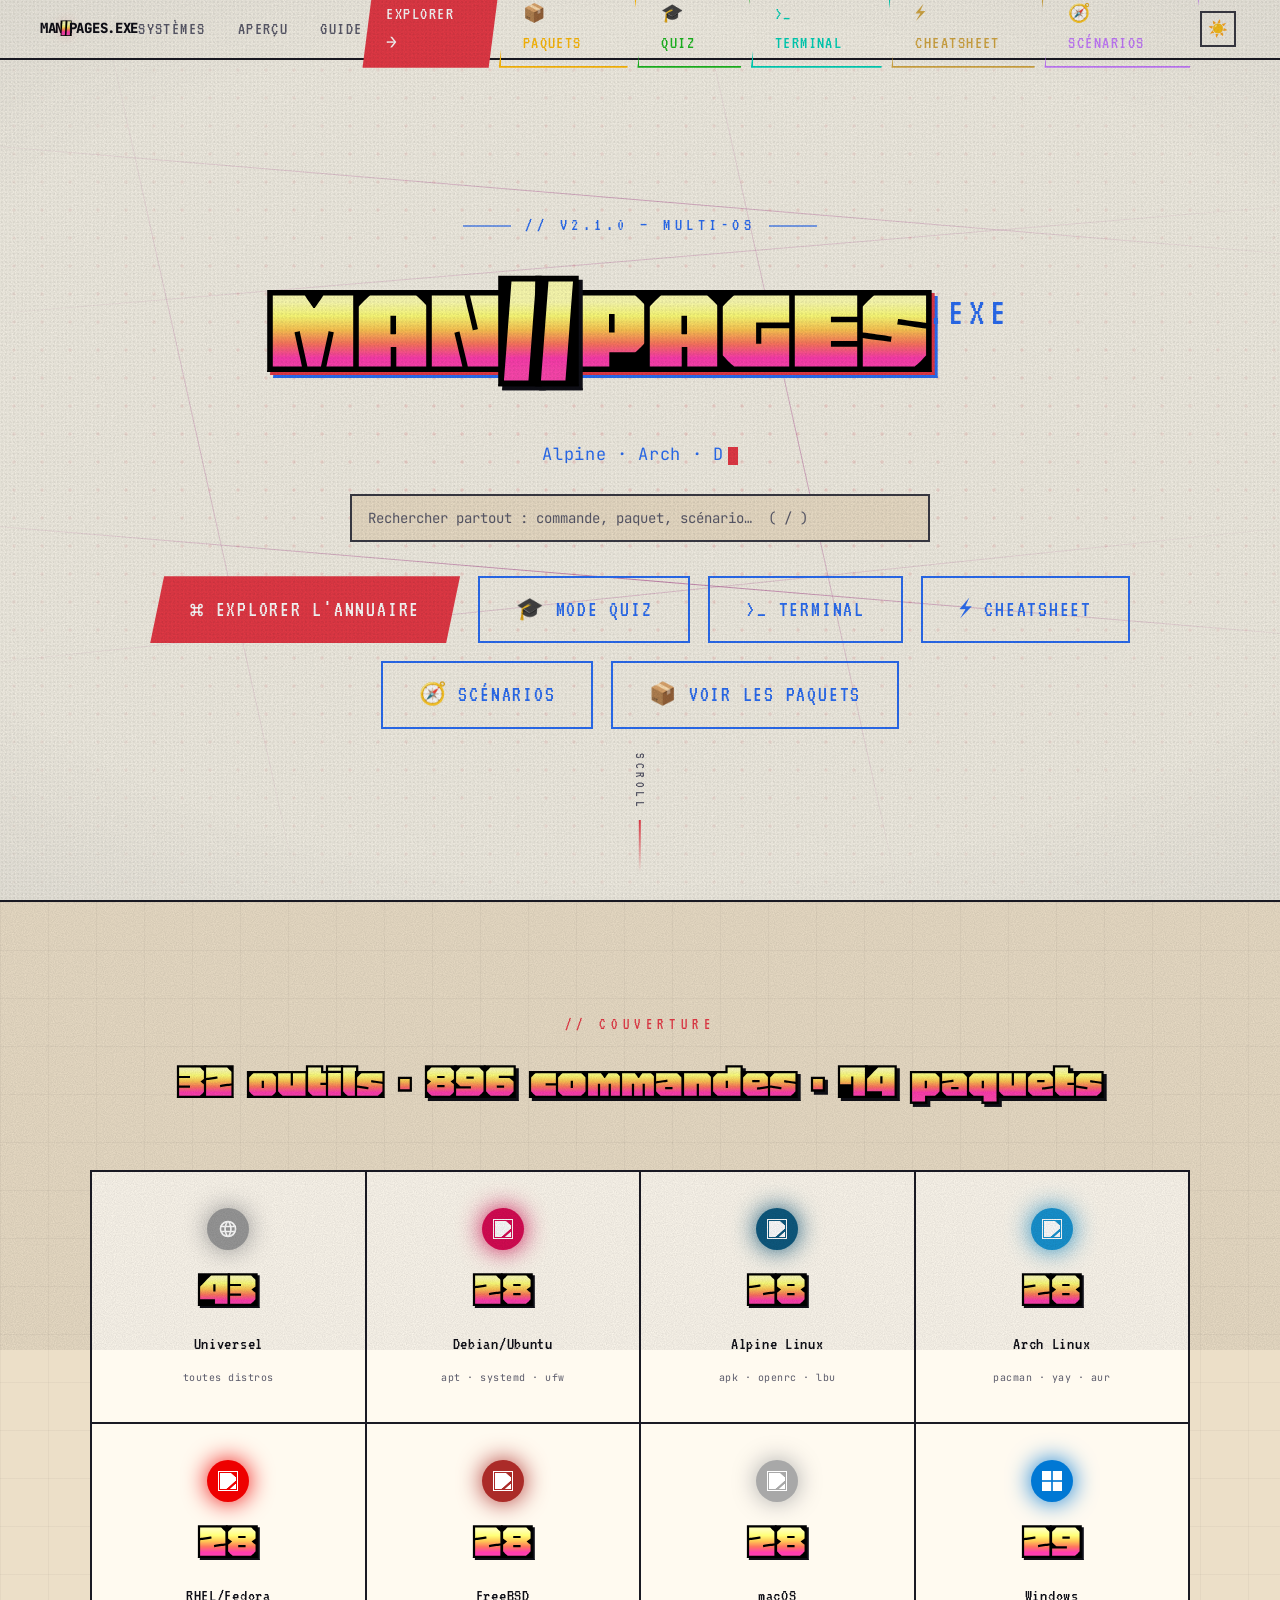
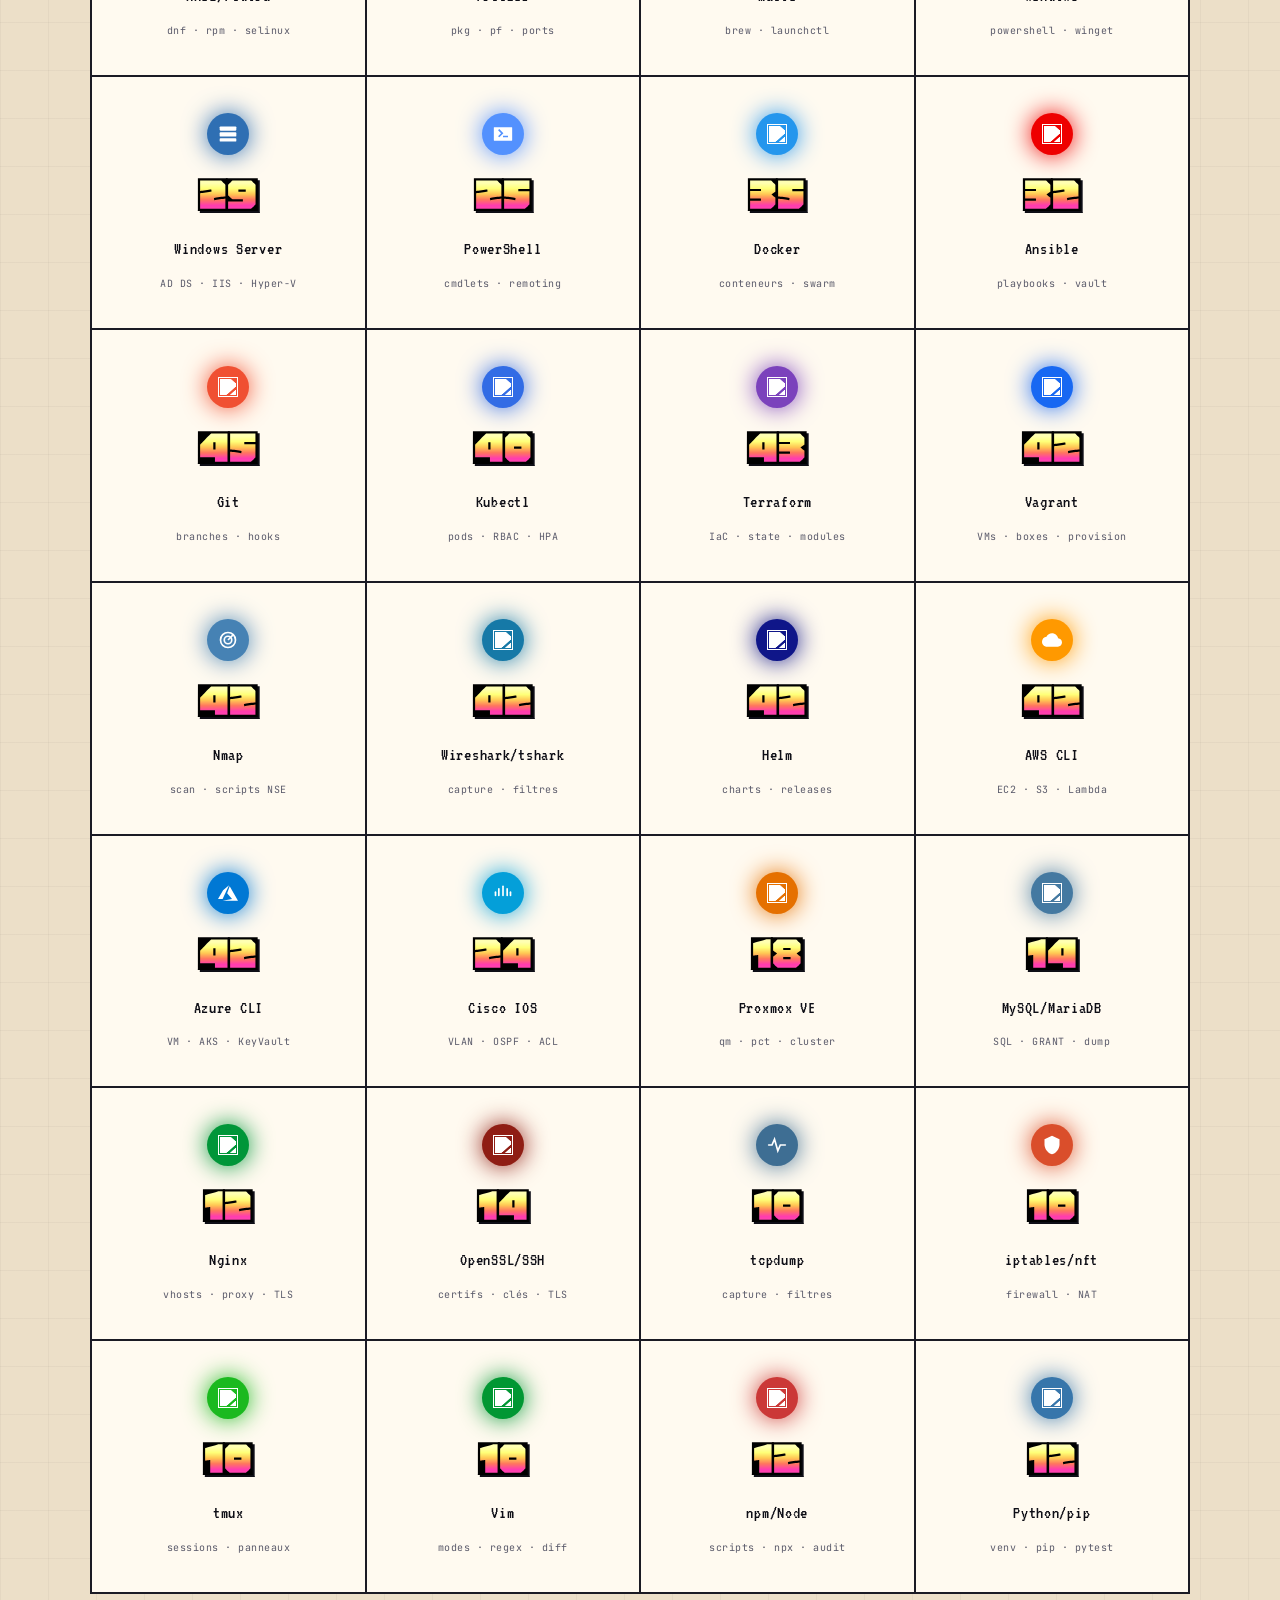
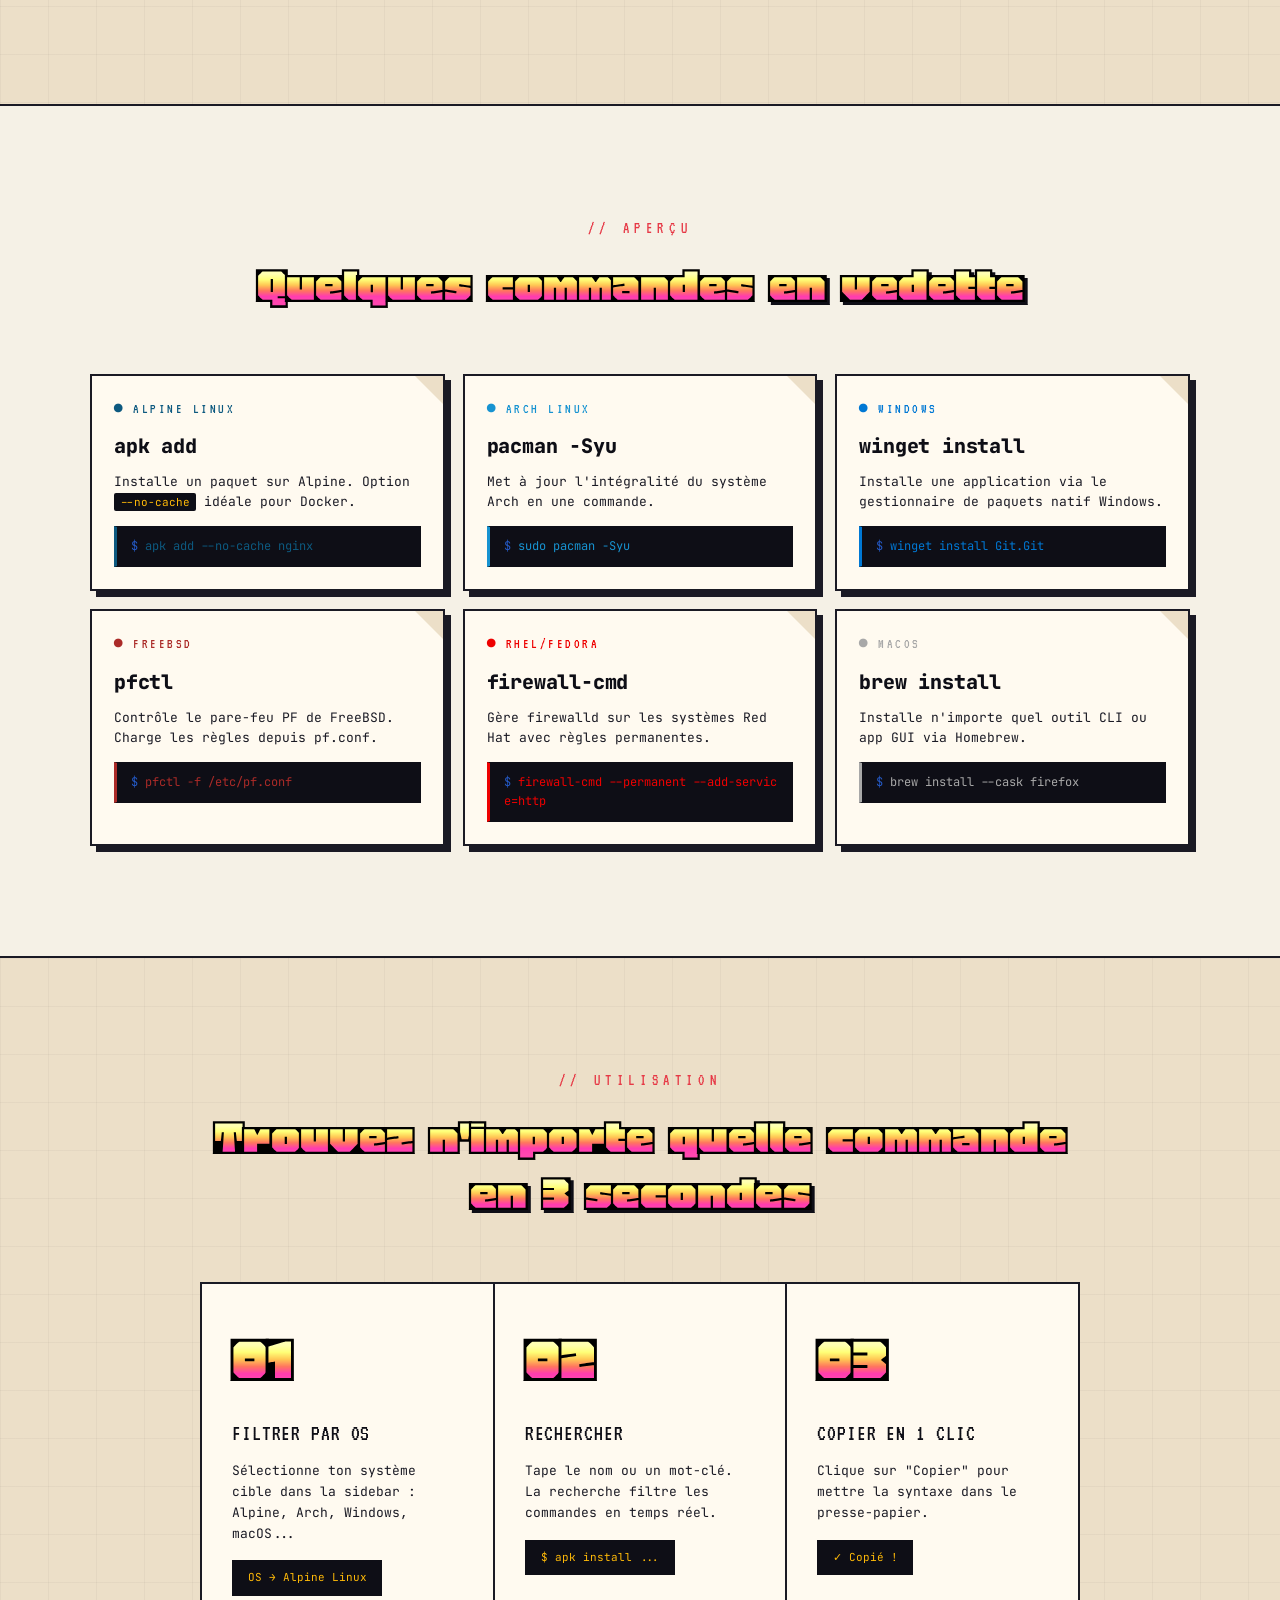
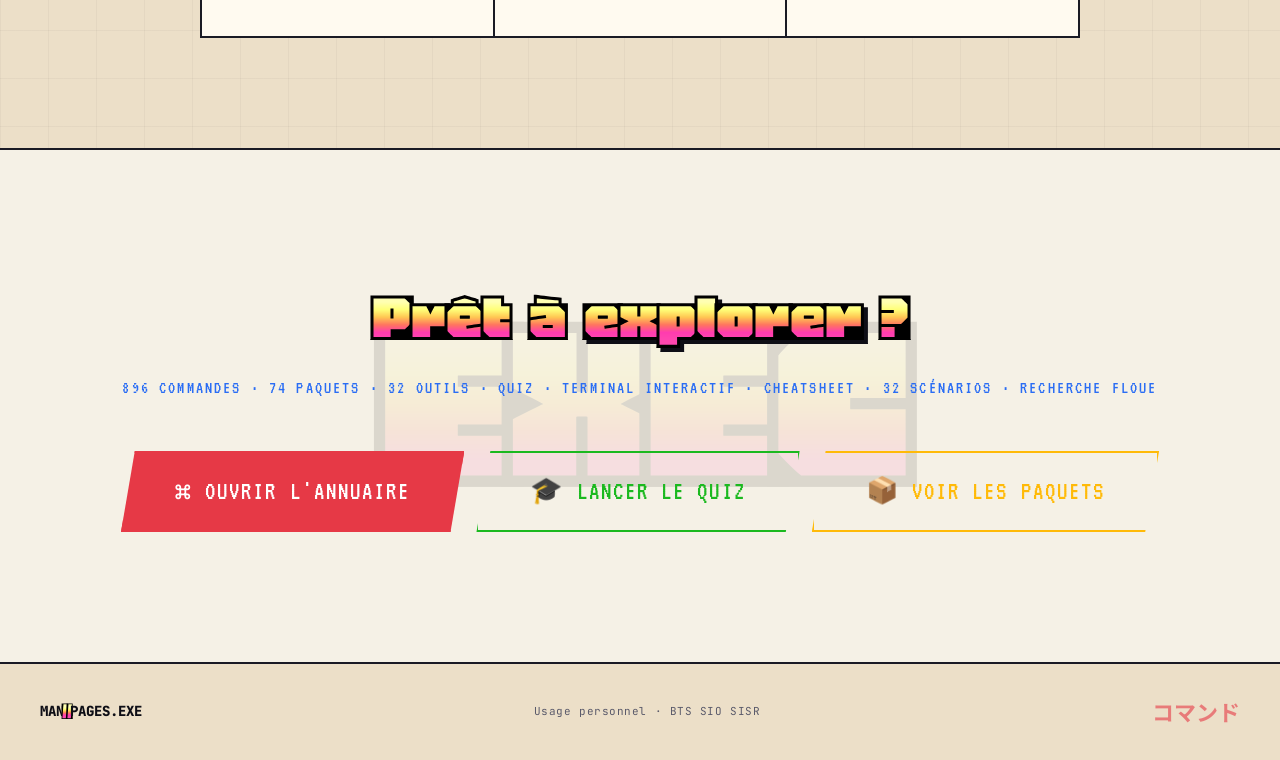
==== index.html @ 04bef45d "Terminal simule, theme.js, scenarios enrichis + ameliorations diverses" ====
<!DOCTYPE html>
<html lang="fr" data-theme="dark">
<head>
  <meta charset="UTF-8"/>
  <meta name="viewport" content="width=device-width, initial-scale=1.0"/>
  <title>MANPAGES.EXE</title>
  <link rel="preconnect" href="https://fonts.googleapis.com"/>
  <link rel="preconnect" href="https://fonts.gstatic.com" crossorigin/>
  <link href="https://fonts.googleapis.com/css2?family=JetBrains+Mono:wght@400;600;700;800&family=VT323&family=Honk&family=Noto+Sans+JP:wght@500;700&family=Inter:wght@400;500;600&display=swap" rel="stylesheet"/>
  <link rel="stylesheet" href="style.css"/>
  <link rel="manifest" href="manifest.json"/>
  <link rel="icon" href="icons/favicon-32.png"/>
  <link rel="apple-touch-icon" href="icons/apple-touch-icon.png"/>
  <meta name="theme-color" content="#0f0820"/>
  <script>/* Thème : préférence sauvegardée, sinon réglage système */(function(){var t=localStorage.getItem('mpx-theme');if(!t)t=window.matchMedia&&matchMedia('(prefers-color-scheme: light)').matches?'light':'dark';document.documentElement.setAttribute('data-theme',t);})();</script>
</head>
<body>

  <nav class="nav">
    <div class="nav-logo">MAN<span>//</span>PAGES.EXE</div>
    <div class="nav-links">
      <a href="#stats">Systèmes</a>
      <a href="#preview">Aperçu</a>
      <a href="#howto">Guide</a>
    </div>
    <a href="commands.html" class="nav-cta">EXPLORER →</a>
    <a href="packages.html" class="nav-cta" style="background:transparent;border-color:var(--accent-3);color:var(--accent-3)">📦 Paquets</a>
    <a href="quiz.html" class="nav-cta" style="background:transparent;border-color:#1BB91F;color:#1BB91F">🎓 Quiz</a>
    <a href="terminal.html" class="nav-cta" style="background:transparent;border-color:#00d3b8;color:#00d3b8">&gt;_ Terminal</a>
    <a href="cheatsheet.html" class="nav-cta" style="background:transparent;border-color:#d4a843;color:#d4a843">⚡ Cheatsheet</a>
    <a href="scenarios.html" class="nav-cta" style="background:transparent;border-color:#c77dff;color:#c77dff">🧭 Scénarios</a>
    <button class="theme-toggle" id="themeToggle" title="Changer le thème" data-testid="theme-toggle-btn">
      <svg class="icon-moon" viewBox="0 0 24 24" fill="none" stroke="currentColor" stroke-width="2"><path d="M21 12.79A9 9 0 1111.21 3 7 7 0 0021 12.79z"/></svg>
      <svg class="icon-sun" viewBox="0 0 24 24" fill="none" stroke="currentColor" stroke-width="2"><circle cx="12" cy="12" r="5"/><line x1="12" y1="1" x2="12" y2="3"/><line x1="12" y1="21" x2="12" y2="23"/><line x1="4.22" y1="4.22" x2="5.64" y2="5.64"/><line x1="18.36" y1="18.36" x2="19.78" y2="19.78"/><line x1="1" y1="12" x2="3" y2="12"/><line x1="21" y1="12" x2="23" y2="12"/><line x1="4.22" y1="19.78" x2="5.64" y2="18.36"/><line x1="18.36" y1="5.64" x2="19.78" y2="4.22"/></svg>
    </button>
    <button id="installBtn" class="install-btn hidden">⤓ Installer</button>
  </nav>

  <!-- HERO -->
  <section class="hero">
    <svg class="speedlines" viewBox="0 0 1440 900" preserveAspectRatio="xMidYMid slice" xmlns="http://www.w3.org/2000/svg" aria-hidden="true">
      <defs>
        <linearGradient id="sg" x1="0%" y1="0%" x2="100%" y2="0%">
          <stop offset="0%"   stop-color="#ff2e88" stop-opacity="0"/>
          <stop offset="50%"  stop-color="#ff2e88" stop-opacity="1"/>
          <stop offset="100%" stop-color="#ff2e88" stop-opacity="0"/>
        </linearGradient>
      </defs>
      <line x1="0" y1="140" x2="1440" y2="260" stroke="url(#sg)" stroke-width="0.6"/>
      <line x1="0" y1="320" x2="1440" y2="200" stroke="url(#sg)" stroke-width="0.4"/>
      <line x1="0" y1="520" x2="1440" y2="640" stroke="url(#sg)" stroke-width="0.9"/>
      <line x1="0" y1="670" x2="1440" y2="520" stroke="url(#sg)" stroke-width="0.4"/>
      <line x1="180" y1="0"   x2="380" y2="900" stroke="url(#sg)" stroke-width="0.4"/>
      <line x1="780" y1="0"   x2="980" y2="900" stroke="url(#sg)" stroke-width="0.6"/>
      <!-- Panel corners -->
      <polyline points="0,32 32,32 32,0" fill="none" stroke="#ff2e88" stroke-width="1.5" opacity="0.5"/>
      <polyline points="1440,32 1408,32 1408,0" fill="none" stroke="#ff2e88" stroke-width="1.5" opacity="0.5"/>
      <polyline points="0,868 32,868 32,900" fill="none" stroke="#ff2e88" stroke-width="1.5" opacity="0.5"/>
      <polyline points="1440,868 1408,868 1408,900" fill="none" stroke="#ff2e88" stroke-width="1.5" opacity="0.5"/>
    </svg>
    <div class="halftone" aria-hidden="true"></div>
    <div class="scanlines" aria-hidden="true"></div>

    <div class="hero-inner">
      <div class="eyebrow">// v2.1.0 — MULTI-OS</div>
      <h1 class="hero-title" data-text="MAN//PAGES.EXE">
        MAN<span class="slash">//</span>PAGES<span class="exe">.EXE</span>
      </h1>
      <p class="tagline"><span id="typed"></span><span class="cursor"></span></p>

      <div class="gsearch">
        <input id="gsInput" type="text" placeholder="Rechercher partout : commande, paquet, scénario…  ( / )" autocomplete="off" spellcheck="false" aria-label="Recherche globale"/>
        <div class="gsearch-results" id="gsResults"></div>
      </div>

      <div class="hero-btns">
        <a href="commands.html" class="btn-primary">⌘ Explorer l'annuaire</a>
        <a href="quiz.html" class="btn-outline">🎓 Mode quiz</a>
        <a href="terminal.html" class="btn-outline">&gt;_ Terminal</a>
        <a href="cheatsheet.html" class="btn-outline">⚡ Cheatsheet</a>
        <a href="scenarios.html" class="btn-outline">🧭 Scénarios</a>
        <a href="packages.html" class="btn-outline">📦 Voir les paquets</a>
      </div>
    </div>

    <div class="scroll-hint" aria-hidden="true">
      <span class="scroll-txt">scroll</span>
      <div class="scroll-line"></div>
    </div>
  </section>

  <!-- STATS -->
  <section class="section bg-alt" id="stats">
    <div class="section-inner">
      <div class="section-eye">// COUVERTURE</div>
      <h2 class="section-h">32 outils · <span>896 commandes · 74 paquets</span></h2>
      <div class="os-grid">
        <div class="os-cell" style="--c:#999999">
          <div class="os-circle"><svg viewBox="0 0 24 24" fill="white"><path d="M12 2a10 10 0 100 20A10 10 0 0012 2zm6.93 6h-2.95a15.65 15.65 0 00-1.38-3.56A8.03 8.03 0 0118.93 8zM12 4.04c.83 1.2 1.48 2.53 1.91 3.96h-3.82c.43-1.43 1.08-2.76 1.91-3.96zM4.26 14a7.82 7.82 0 010-4h3.38c-.08.66-.14 1.32-.14 2s.06 1.34.14 2H4.26zm.81 2h2.95c.32 1.25.78 2.45 1.38 3.56A8.03 8.03 0 015.07 16zm2.95-8H5.07a8.03 8.03 0 014.33-3.56A15.65 15.65 0 008.02 8zM12 19.96c-.83-1.2-1.48-2.53-1.91-3.96h3.82c-.43 1.43-1.08 2.76-1.91 3.96zM14.34 14H9.66c-.09-.66-.16-1.32-.16-2s.07-1.35.16-2h4.68c.09.65.16 1.32.16 2s-.07 1.34-.16 2zm.25 5.56c.6-1.11 1.06-2.31 1.38-3.56h2.95a8.03 8.03 0 01-4.33 3.56zM16.36 14c.08-.66.14-1.32.14-2s-.06-1.34-.14-2h3.38a7.82 7.82 0 010 4h-3.38z"/></svg></div>
          <div class="os-num">43</div>
          <div class="os-name">Universel</div>
          <div class="os-sub">toutes distros</div>
        </div>
        <div class="os-cell" style="--c:#D70A53">
          <div class="os-circle"><img src="https://cdn.jsdelivr.net/npm/simple-icons@v13/icons/debian.svg" alt="" loading="lazy"/></div>
          <div class="os-num">28</div>
          <div class="os-name">Debian/Ubuntu</div>
          <div class="os-sub">apt · systemd · ufw</div>
        </div>
        <div class="os-cell" style="--c:#0D597F">
          <div class="os-circle"><img src="https://cdn.jsdelivr.net/npm/simple-icons@v13/icons/alpinelinux.svg" alt="" loading="lazy"/></div>
          <div class="os-num">28</div>
          <div class="os-name">Alpine Linux</div>
          <div class="os-sub">apk · openrc · lbu</div>
        </div>
        <div class="os-cell" style="--c:#1793D1">
          <div class="os-circle"><img src="https://cdn.jsdelivr.net/npm/simple-icons@v13/icons/archlinux.svg" alt="" loading="lazy"/></div>
          <div class="os-num">28</div>
          <div class="os-name">Arch Linux</div>
          <div class="os-sub">pacman · yay · aur</div>
        </div>
        <div class="os-cell" style="--c:#EE0000">
          <div class="os-circle"><img src="https://cdn.jsdelivr.net/npm/simple-icons@v13/icons/redhat.svg" alt="" loading="lazy"/></div>
          <div class="os-num">28</div>
          <div class="os-name">RHEL/Fedora</div>
          <div class="os-sub">dnf · rpm · selinux</div>
        </div>
        <div class="os-cell" style="--c:#AB2B28">
          <div class="os-circle"><img src="https://cdn.jsdelivr.net/npm/simple-icons@v13/icons/freebsd.svg" alt="" loading="lazy"/></div>
          <div class="os-num">28</div>
          <div class="os-name">FreeBSD</div>
          <div class="os-sub">pkg · pf · ports</div>
        </div>
        <div class="os-cell" style="--c:#A8A8A8">
          <div class="os-circle"><img src="https://cdn.jsdelivr.net/npm/simple-icons@v13/icons/apple.svg" alt="" loading="lazy"/></div>
          <div class="os-num">28</div>
          <div class="os-name">macOS</div>
          <div class="os-sub">brew · launchctl</div>
        </div>
        <div class="os-cell" style="--c:#0078D4">
          <div class="os-circle"><svg viewBox="0 0 24 24" fill="white"><rect x="0" y="0" width="11" height="11"/><rect x="13" y="0" width="11" height="11"/><rect x="0" y="13" width="11" height="11"/><rect x="13" y="13" width="11" height="11"/></svg></div>
          <div class="os-num">29</div>
          <div class="os-name">Windows</div>
          <div class="os-sub">powershell · winget</div>
        </div>
        <div class="os-cell" style="--c:#2f6fb3">
          <div class="os-circle"><svg viewBox="0 0 24 24" fill="white"><rect x="2" y="3" width="20" height="5" rx="1"/><rect x="2" y="10" width="20" height="5" rx="1"/><rect x="2" y="17" width="20" height="4" rx="1"/><circle cx="6" cy="5.5" r="0.9"/><circle cx="6" cy="12.5" r="0.9"/></svg></div>
          <div class="os-num">29</div>
          <div class="os-name">Windows Server</div>
          <div class="os-sub">AD DS · IIS · Hyper-V</div>
        </div>
        <div class="os-cell" style="--c:#5391FE">
          <div class="os-circle"><svg viewBox="0 0 24 24" fill="white"><path d="M22.5 4H1.5C1.22 4 1 4.22 1 4.5v15c0 .28.22.5.5.5h21c.28 0 .5-.22.5-.5v-15c0-.28-.22-.5-.5-.5zM7.5 16l-1.4-1.4L9.7 11l-3.6-3.6L7.5 6l5 5-5 5zM18 16h-6v-2h6v2z"/></svg></div>
          <div class="os-num">25</div>
          <div class="os-name">PowerShell</div>
          <div class="os-sub">cmdlets · remoting</div>
        </div>
        <div class="os-cell" style="--c:#2496ED">
          <div class="os-circle"><img src="https://cdn.jsdelivr.net/npm/simple-icons@v13/icons/docker.svg" alt="" loading="lazy"/></div>
          <div class="os-num">35</div>
          <div class="os-name">Docker</div>
          <div class="os-sub">conteneurs · swarm</div>
        </div>
        <div class="os-cell" style="--c:#EE0000">
          <div class="os-circle"><img src="https://cdn.jsdelivr.net/npm/simple-icons@v13/icons/ansible.svg" alt="" loading="lazy"/></div>
          <div class="os-num">32</div>
          <div class="os-name">Ansible</div>
          <div class="os-sub">playbooks · vault</div>
        </div>
        <div class="os-cell" style="--c:#F05032">
          <div class="os-circle"><img src="https://cdn.jsdelivr.net/npm/simple-icons@v13/icons/git.svg" alt="" loading="lazy"/></div>
          <div class="os-num">45</div>
          <div class="os-name">Git</div>
          <div class="os-sub">branches · hooks</div>
        </div>
        <div class="os-cell" style="--c:#326CE5">
          <div class="os-circle"><img src="https://cdn.jsdelivr.net/npm/simple-icons@v13/icons/kubernetes.svg" alt="" loading="lazy"/></div>
          <div class="os-num">40</div>
          <div class="os-name">Kubectl</div>
          <div class="os-sub">pods · RBAC · HPA</div>
        </div>
        <div class="os-cell" style="--c:#7B42BC">
          <div class="os-circle"><img src="https://cdn.jsdelivr.net/npm/simple-icons@v13/icons/terraform.svg" alt="" loading="lazy"/></div>
          <div class="os-num">43</div>
          <div class="os-name">Terraform</div>
          <div class="os-sub">IaC · state · modules</div>
        </div>
        <div class="os-cell" style="--c:#1868F2">
          <div class="os-circle"><img src="https://cdn.jsdelivr.net/npm/simple-icons@v13/icons/vagrant.svg" alt="" loading="lazy"/></div>
          <div class="os-num">42</div>
          <div class="os-name">Vagrant</div>
          <div class="os-sub">VMs · boxes · provision</div>
        </div>
        <div class="os-cell" style="--c:#4682B4">
          <div class="os-circle"><svg viewBox="0 0 24 24" fill="none" stroke="white" stroke-width="2"><circle cx="12" cy="12" r="9"/><circle cx="12" cy="12" r="4.5"/><line x1="12" y1="12" x2="18.4" y2="5.6"/></svg></div>
          <div class="os-num">42</div>
          <div class="os-name">Nmap</div>
          <div class="os-sub">scan · scripts NSE</div>
        </div>
        <div class="os-cell" style="--c:#1679A7">
          <div class="os-circle"><img src="https://cdn.jsdelivr.net/npm/simple-icons@v13/icons/wireshark.svg" alt="" loading="lazy"/></div>
          <div class="os-num">42</div>
          <div class="os-name">Wireshark/tshark</div>
          <div class="os-sub">capture · filtres</div>
        </div>
        <div class="os-cell" style="--c:#0F1689">
          <div class="os-circle"><img src="https://cdn.jsdelivr.net/npm/simple-icons@v13/icons/helm.svg" alt="" loading="lazy"/></div>
          <div class="os-num">42</div>
          <div class="os-name">Helm</div>
          <div class="os-sub">charts · releases</div>
        </div>
        <div class="os-cell" style="--c:#FF9900">
          <div class="os-circle"><svg viewBox="0 0 24 24" fill="white"><path d="M19.35 10.04C18.67 6.59 15.64 4 12 4 9.11 4 6.6 5.64 5.35 8.04 2.34 8.36 0 10.91 0 14c0 3.31 2.69 6 6 6h13c2.76 0 5-2.24 5-5 0-2.64-2.05-4.78-4.65-4.96z"/></svg></div>
          <div class="os-num">42</div>
          <div class="os-name">AWS CLI</div>
          <div class="os-sub">EC2 · S3 · Lambda</div>
        </div>
        <div class="os-cell" style="--c:#0078D4">
          <div class="os-circle"><svg viewBox="0 0 24 24" fill="white"><path d="M5.483 21.3H24L14.025 4.013l-3.038 8.347 5.836 6.938-11.34 1.988zM13.23 2.7L6.105 8.677 0 19.253h5.505L13.23 2.7z"/></svg></div>
          <div class="os-num">42</div>
          <div class="os-name">Azure CLI</div>
          <div class="os-sub">VM · AKS · KeyVault</div>
        </div>
        <div class="os-cell" style="--c:#049FD9">
          <div class="os-circle"><svg viewBox="0 0 24 24" fill="none" stroke="white" stroke-width="2" stroke-linecap="round"><line x1="3" y1="15" x2="3" y2="11"/><line x1="7" y1="15" x2="7" y2="7"/><line x1="12" y1="15" x2="12" y2="4"/><line x1="17" y1="15" x2="17" y2="7"/><line x1="21" y1="15" x2="21" y2="11"/></svg></div>
          <div class="os-num">24</div>
          <div class="os-name">Cisco IOS</div>
          <div class="os-sub">VLAN · OSPF · ACL</div>
        </div>
        <div class="os-cell" style="--c:#E57000">
          <div class="os-circle"><img src="https://cdn.jsdelivr.net/npm/simple-icons@v13/icons/proxmox.svg" alt="" loading="lazy"/></div>
          <div class="os-num">18</div>
          <div class="os-name">Proxmox VE</div>
          <div class="os-sub">qm · pct · cluster</div>
        </div>
        <div class="os-cell" style="--c:#4479A1">
          <div class="os-circle"><img src="https://cdn.jsdelivr.net/npm/simple-icons@v13/icons/mysql.svg" alt="" loading="lazy"/></div>
          <div class="os-num">14</div>
          <div class="os-name">MySQL/MariaDB</div>
          <div class="os-sub">SQL · GRANT · dump</div>
        </div>
        <div class="os-cell" style="--c:#009639">
          <div class="os-circle"><img src="https://cdn.jsdelivr.net/npm/simple-icons@v13/icons/nginx.svg" alt="" loading="lazy"/></div>
          <div class="os-num">12</div>
          <div class="os-name">Nginx</div>
          <div class="os-sub">vhosts · proxy · TLS</div>
        </div>
        <div class="os-cell" style="--c:#8F1D14">
          <div class="os-circle"><img src="https://cdn.jsdelivr.net/npm/simple-icons@v13/icons/openssl.svg" alt="" loading="lazy"/></div>
          <div class="os-num">14</div>
          <div class="os-name">OpenSSL/SSH</div>
          <div class="os-sub">certifs · clés · TLS</div>
        </div>
        <div class="os-cell" style="--c:#3E6E93">
          <div class="os-circle"><svg viewBox="0 0 24 24" fill="none" stroke="white" stroke-width="2" stroke-linecap="round"><polyline points="2,12 6,12 9,5 13,19 16,12 22,12"/></svg></div>
          <div class="os-num">10</div>
          <div class="os-name">tcpdump</div>
          <div class="os-sub">capture · filtres</div>
        </div>
        <div class="os-cell" style="--c:#DA4E2B">
          <div class="os-circle"><svg viewBox="0 0 24 24" fill="white"><path d="M12 1L3 5v6c0 5.55 3.84 10.74 9 12 5.16-1.26 9-6.45 9-12V5l-9-4z"/></svg></div>
          <div class="os-num">10</div>
          <div class="os-name">iptables/nft</div>
          <div class="os-sub">firewall · NAT</div>
        </div>
        <div class="os-cell" style="--c:#1BB91F">
          <div class="os-circle"><img src="https://cdn.jsdelivr.net/npm/simple-icons@v13/icons/tmux.svg" alt="" loading="lazy"/></div>
          <div class="os-num">10</div>
          <div class="os-name">tmux</div>
          <div class="os-sub">sessions · panneaux</div>
        </div>
        <div class="os-cell" style="--c:#019733">
          <div class="os-circle"><img src="https://cdn.jsdelivr.net/npm/simple-icons@v13/icons/vim.svg" alt="" loading="lazy"/></div>
          <div class="os-num">10</div>
          <div class="os-name">Vim</div>
          <div class="os-sub">modes · regex · diff</div>
        </div>
        <div class="os-cell" style="--c:#CB3837">
          <div class="os-circle"><img src="https://cdn.jsdelivr.net/npm/simple-icons@v13/icons/npm.svg" alt="" loading="lazy"/></div>
          <div class="os-num">12</div>
          <div class="os-name">npm/Node</div>
          <div class="os-sub">scripts · npx · audit</div>
        </div>
        <div class="os-cell" style="--c:#3776AB">
          <div class="os-circle"><img src="https://cdn.jsdelivr.net/npm/simple-icons@v13/icons/python.svg" alt="" loading="lazy"/></div>
          <div class="os-num">12</div>
          <div class="os-name">Python/pip</div>
          <div class="os-sub">venv · pip · pytest</div>
        </div>
      </div>
    </div>
  </section>

  <!-- PREVIEW -->
  <section class="section" id="preview">
    <div class="section-inner">
      <div class="section-eye">// APERÇU</div>
      <h2 class="section-h">Quelques commandes <span>en vedette</span></h2>
      <div class="preview-grid">
        <div class="pcard" style="--c:#0D597F">
          <div class="pcard-os">● Alpine Linux</div>
          <div class="pcard-name">apk add</div>
          <div class="pcard-desc">Installe un paquet sur Alpine. Option <code>--no-cache</code> idéale pour Docker.</div>
          <div class="pcard-cmd">apk add --no-cache nginx</div>
        </div>
        <div class="pcard" style="--c:#1793D1">
          <div class="pcard-os">● Arch Linux</div>
          <div class="pcard-name">pacman -Syu</div>
          <div class="pcard-desc">Met à jour l'intégralité du système Arch en une commande.</div>
          <div class="pcard-cmd">sudo pacman -Syu</div>
        </div>
        <div class="pcard" style="--c:#0078D4">
          <div class="pcard-os">● Windows</div>
          <div class="pcard-name">winget install</div>
          <div class="pcard-desc">Installe une application via le gestionnaire de paquets natif Windows.</div>
          <div class="pcard-cmd">winget install Git.Git</div>
        </div>
        <div class="pcard" style="--c:#AB2B28">
          <div class="pcard-os">● FreeBSD</div>
          <div class="pcard-name">pfctl</div>
          <div class="pcard-desc">Contrôle le pare-feu PF de FreeBSD. Charge les règles depuis pf.conf.</div>
          <div class="pcard-cmd">pfctl -f /etc/pf.conf</div>
        </div>
        <div class="pcard" style="--c:#EE0000">
          <div class="pcard-os">● RHEL/Fedora</div>
          <div class="pcard-name">firewall-cmd</div>
          <div class="pcard-desc">Gère firewalld sur les systèmes Red Hat avec règles permanentes.</div>
          <div class="pcard-cmd">firewall-cmd --permanent --add-service=http</div>
        </div>
        <div class="pcard" style="--c:#A8A8A8">
          <div class="pcard-os">● macOS</div>
          <div class="pcard-name">brew install</div>
          <div class="pcard-desc">Installe n'importe quel outil CLI ou app GUI via Homebrew.</div>
          <div class="pcard-cmd">brew install --cask firefox</div>
        </div>
      </div>
    </div>
  </section>

  <!-- HOWTO -->
  <section class="section bg-alt" id="howto">
    <div class="section-inner narrow">
      <div class="section-eye">// UTILISATION</div>
      <h2 class="section-h">Trouvez n'importe quelle commande <span>en 3 secondes</span></h2>
      <div class="steps">
        <div class="step">
          <div class="step-num">01</div>
          <div class="step-title">Filtrer par OS</div>
          <div class="step-desc">Sélectionne ton système cible dans la sidebar : Alpine, Arch, Windows, macOS...</div>
          <div class="step-code">OS → Alpine Linux</div>
        </div>
        <div class="step">
          <div class="step-num">02</div>
          <div class="step-title">Rechercher</div>
          <div class="step-desc">Tape le nom ou un mot-clé. La recherche filtre les commandes en temps réel.</div>
          <div class="step-code">$ apk install ...</div>
        </div>
        <div class="step">
          <div class="step-num">03</div>
          <div class="step-title">Copier en 1 clic</div>
          <div class="step-desc">Clique sur "Copier" pour mettre la syntaxe dans le presse-papier.</div>
          <div class="step-code">✓ Copié !</div>
        </div>
      </div>
    </div>
  </section>

  <!-- CTA -->
  <section class="cta-section">
    <div class="cta-bg" aria-hidden="true">EXEC</div>
    <div class="cta-inner">
      <h2 class="cta-title">Prêt à <span>explorer</span> ?</h2>
      <p class="cta-sub">896 commandes · 74 paquets · 32 outils · quiz · terminal interactif · cheatsheet · 32 scénarios · recherche floue</p>
      <div style="display:flex;gap:12px;justify-content:center;flex-wrap:wrap;">
        <a href="commands.html" class="btn-primary btn-lg">⌘ OUVRIR L'ANNUAIRE</a>
        <a href="quiz.html" class="btn-primary btn-lg" style="background:transparent;border:2px solid #1BB91F;color:#1BB91F">🎓 LANCER LE QUIZ</a>
        <a href="packages.html" class="btn-primary btn-lg" style="background:transparent;border:2px solid var(--accent-3);color:var(--accent-3)">📦 VOIR LES PAQUETS</a>
      </div>
    </div>
  </section>

  <footer class="footer">
    <div class="footer-logo">MAN<span>//</span>PAGES.EXE</div>
    <div class="footer-text">Usage personnel · BTS SIO SISR</div>
    <div class="footer-jp">コマンド</div>
  </footer>

  <script>
    // Typed effect
    var phrases = [
      'Annuaire multi-OS des commandes système.',
      'Alpine · Arch · Debian · RHEL · FreeBSD.',
      'macOS · Windows · Windows Server.',
      'Git · Docker · Kubectl · Terraform · Ansible...',
      'Cisco IOS · Proxmox · MySQL · Nginx · OpenSSL...',
      '896 commandes · 74 paquets · recherche floue.',
      'Mode quiz : révise et vise le rang S.',
      'Terminal interactif : tape, obtiens la fiche.',
      'Cheatsheet : la même action sur 7 systèmes.',
    ];
    var pi = 0, ci = 0, deleting = false;
    var el = document.getElementById('typed');
    function type() {
      var phrase = phrases[pi];
      if (!deleting) {
        el.textContent = phrase.slice(0, ++ci);
        if (ci === phrase.length) { deleting = true; setTimeout(type, 2000); return; }
      } else {
        el.textContent = phrase.slice(0, --ci);
        if (ci === 0) { deleting = false; pi = (pi + 1) % phrases.length; }
      }
      setTimeout(type, deleting ? 25 : 50);
    }
    type();

    // Scroll reveal
    var obs = new IntersectionObserver(function(entries) {
      entries.forEach(function(e) {
        if (e.isIntersecting) { e.target.classList.add('visible'); obs.unobserve(e.target); }
      });
    }, { threshold: 0.1, rootMargin: '0px 0px -40px 0px' });
    document.querySelectorAll('.reveal').forEach(function(el) { obs.observe(el); });

    // ── PWA : enregistrement du Service Worker ──────────────
    if ('serviceWorker' in navigator) {
      window.addEventListener('load', function() {
        navigator.serviceWorker.register('sw.js').catch(function(err) {
          console.log('Service worker non enregistré :', err);
        });
      });
    }

    // ── PWA : bouton d'installation ──────────────────────────
    var deferredPrompt;
    var installBtn = document.getElementById('installBtn');

    window.addEventListener('beforeinstallprompt', function(e) {
      e.preventDefault();
      deferredPrompt = e;
      installBtn.classList.remove('hidden');
    });

    installBtn.addEventListener('click', function() {
      if (!deferredPrompt) return;
      deferredPrompt.prompt();
      deferredPrompt.userChoice.then(function() {
        deferredPrompt = null;
        installBtn.classList.add('hidden');
      });
    });

    window.addEventListener('appinstalled', function() {
      installBtn.classList.add('hidden');
    });
  </script>
  <script src="global-search.js"></script>
  <script src="theme.js"></script>
  <script src="arcade-fun.js"></script>
</body>
</html>
---- style.css ----
/* ════════════════════════════════════════════════════════════════
   MANPAGES.EXE — style.css (landing)
   THEME: After Dark Arcade (dark)  ·  Shōnen Paper (light)
   ════════════════════════════════════════════════════════════════ */

:root,
[data-theme="dark"] {
  /* ── AFTER DARK ARCADE ─────────────────── */
  --bg:        #0f0820;
  --bg2:       #160d2e;
  --bg3:       #1f1340;
  --border:    #2d1f5a;
  --border2:   #3d2a73;

  --accent:    #ff2e88;   /* rose néon */
  --accent-2:  #5ce1ff;   /* cyan vaporwave */
  --accent-3:  #ffd60a;   /* jaune Pikachu */
  --accent-dim:#a01e5a;
  --accent-glow: rgba(255,46,136,0.18);

  --ink:       #f5f0e1;   /* ivoire titres */
  --text:      #d9d2e8;
  --muted:     #8576b8;

  --shadow:    0 12px 40px rgba(0,0,0,0.55);
  --shadow-hard: 6px 6px 0 #000;
  --grid:      rgba(255,255,255,0.025);

  --mono:      'JetBrains Mono', ui-monospace, monospace;
  --pixel:     'VT323', 'JetBrains Mono', monospace;
  --display:   'Honk', 'Rubik Mono One', 'JetBrains Mono', monospace;
  --jp:        'Noto Sans JP', sans-serif;
}

[data-theme="light"] {
  /* ── SHŌNEN PAPER ──────────────────────── */
  --bg:        #f5f1e6;
  --bg2:       #ecdfc8;
  --bg3:       #fffaf0;
  --border:    #1a1a24;
  --border2:   #3a3a44;

  --accent:    #e63946;   /* rouge tampon */
  --accent-2:  #2a6df4;   /* bleu Doraemon */
  --accent-3:  #ffba08;   /* jaune highlight */
  --accent-dim:#a01927;
  --accent-glow: rgba(230,57,70,0.14);

  --ink:       #0e0e16;
  --text:      #1a1a24;
  --muted:     #5a5a6a;

  --shadow:    0 6px 0 rgba(26,26,36,0.18);
  --shadow-hard: 6px 6px 0 #1a1a24;
  --grid:      rgba(26,26,36,0.04);
}

[data-theme="matrix"] {
  /* ── MATRIX TERMINAL ───────────────────── */
  --bg:        #020a04;
  --bg2:       #04140a;
  --bg3:       #082114;
  --border:    #0f3d22;
  --border2:   #155931;

  --accent:    #00ff66;   /* vert phosphore */
  --accent-2:  #4dffb8;   /* vert menthe */
  --accent-3:  #eaff00;   /* jaune radioactif */
  --accent-dim:#00993d;
  --accent-glow: rgba(0,255,102,0.15);

  --ink:       #d8ffe0;
  --text:      #a8e6b8;
  --muted:     #3f8a58;

  --shadow:    0 12px 40px rgba(0,0,0,0.6);
  --shadow-hard: 6px 6px 0 #000;
  --grid:      rgba(0,255,102,0.03);
}

[data-theme="crt"] {
  /* ── AMBER CRT ─────────────────────────── */
  --bg:        #140b01;
  --bg2:       #1e1204;
  --bg3:       #2a1a08;
  --border:    #4a2e0d;
  --border2:   #66400f;

  --accent:    #ffb000;   /* ambre P3 */
  --accent-2:  #ff7b26;   /* orange chaud */
  --accent-3:  #ffe066;   /* jaune pâle */
  --accent-dim:#a06e00;
  --accent-glow: rgba(255,176,0,0.16);

  --ink:       #ffe8c2;
  --text:      #f0c98d;
  --muted:     #8f6a35;

  --shadow:    0 12px 40px rgba(0,0,0,0.6);
  --shadow-hard: 6px 6px 0 #000;
  --grid:      rgba(255,176,0,0.03);
}

[data-theme="synthwave"] {
  /* ── SYNTHWAVE ─────────────────────────── */
  --bg:        #050b1e;
  --bg2:       #0a1430;
  --bg3:       #101d45;
  --border:    #1d3a6e;
  --border2:   #2a4f8f;

  --accent:    #c77dff;   /* violet néon */
  --accent-2:  #00e5ff;   /* cyan électrique */
  --accent-3:  #ff9e00;   /* orange coucher de soleil */
  --accent-dim:#7b3fbf;
  --accent-glow: rgba(199,125,255,0.18);

  --ink:       #eaf2ff;
  --text:      #c9d8f0;
  --muted:     #5f7bab;

  --shadow:    0 12px 40px rgba(0,0,0,0.6);
  --shadow-hard: 6px 6px 0 #000;
  --grid:      rgba(0,229,255,0.03);
}

/* ── RESET ──────────────────────────────────────────── */
*, *::before, *::after { box-sizing: border-box; margin: 0; padding: 0; }
html { scroll-behavior: smooth; }
body {
  background: var(--bg);
  color: var(--text);
  font-family: var(--mono);
  font-size: 15px;
  line-height: 1.6;
  overflow-x: hidden;
  cursor: url("data:image/svg+xml;utf8,<svg xmlns='http://www.w3.org/2000/svg' width='20' height='20' viewBox='0 0 20 20'><polygon points='2,1 2,15 6,11 9,18 11,17 8,10 14,10' fill='%23ff2e88' stroke='%23000' stroke-width='1'/></svg>") 2 2, auto;
}
[data-theme="light"] body {
  cursor: url("data:image/svg+xml;utf8,<svg xmlns='http://www.w3.org/2000/svg' width='20' height='20' viewBox='0 0 20 20'><polygon points='2,1 2,15 6,11 9,18 11,17 8,10 14,10' fill='%23e63946' stroke='%23000' stroke-width='1.5'/></svg>") 2 2, auto;
}
::selection { background: var(--accent); color: #fff; }

/* ── GLOBAL CRT OVERLAY ─────────────────────────────── */
body::before {
  content: '';
  position: fixed;
  inset: 0;
  pointer-events: none;
  z-index: 9998;
  background:
    /* vignette */
    radial-gradient(ellipse 100% 80% at 50% 50%, transparent 50%, rgba(0,0,0,0.45) 100%),
    /* scanlines */
    repeating-linear-gradient(0deg, transparent 0, transparent 2px, rgba(0,0,0,0.07) 2px, rgba(0,0,0,0.07) 3px);
  mix-blend-mode: multiply;
  opacity: 0.85;
}
[data-theme="light"] body::before {
  background:
    radial-gradient(ellipse 100% 80% at 50% 50%, transparent 60%, rgba(26,26,36,0.12) 100%),
    /* halftone dots */
    radial-gradient(circle, rgba(26,26,36,0.08) 1px, transparent 1.5px);
  background-size: auto, 4px 4px;
  opacity: 0.6;
}

/* Grain noise */
body::after {
  content: '';
  position: fixed;
  inset: -50%;
  pointer-events: none;
  z-index: 9997;
  background-image: url("data:image/svg+xml;utf8,<svg xmlns='http://www.w3.org/2000/svg' width='200' height='200'><filter id='n'><feTurbulence type='fractalNoise' baseFrequency='0.9' numOctaves='2'/><feColorMatrix values='0 0 0 0 0  0 0 0 0 0  0 0 0 0 0  0 0 0 0.4 0'/></filter><rect width='100%' height='100%' filter='url(%23n)'/></svg>");
  opacity: 0.18;
  mix-blend-mode: overlay;
}
[data-theme="light"] body::after { opacity: 0.32; mix-blend-mode: multiply; }

/* ── NAV ────────────────────────────────────────────── */
.nav {
  position: fixed;
  top: 0; left: 0; right: 0;
  z-index: 100;
  height: 60px;
  display: flex;
  align-items: center;
  justify-content: space-between;
  padding: 0 40px;
  background: color-mix(in srgb, var(--bg) 88%, transparent);
  backdrop-filter: blur(14px);
  border-bottom: 2px solid var(--border);
}
[data-theme="light"] .nav { border-bottom: 2px solid var(--border); }

.nav-logo {
  font-family: var(--mono);
  font-size: 14px;
  font-weight: 800;
  color: var(--ink);
  letter-spacing: -0.02em;
  text-transform: uppercase;
}
.nav-logo span {
  color: var(--accent);
  font-family: var(--display);
  font-weight: 400;
  font-size: 1.4em;
  vertical-align: -0.05em;
  margin: 0 -2px;
  text-shadow: 0 0 12px var(--accent-glow);
}

.nav-links { display: flex; gap: 32px; }
.nav-links a {
  font-family: var(--pixel);
  font-size: 18px;
  color: var(--muted);
  text-decoration: none;
  letter-spacing: 0.08em;
  text-transform: uppercase;
  transition: color 0.15s, text-shadow 0.15s;
}
.nav-links a:hover { color: var(--accent-2); text-shadow: 0 0 12px var(--accent-2); }

.nav-cta {
  font-family: var(--pixel);
  font-size: 18px;
  font-weight: 400;
  color: #0f0820;
  background: var(--accent);
  border: 2px solid var(--accent);
  padding: 8px 22px;
  cursor: pointer;
  text-decoration: none;
  clip-path: polygon(10px 0%, 100% 0%, calc(100% - 10px) 100%, 0% 100%);
  transition: all 0.15s;
  letter-spacing: 0.08em;
  display: inline-block;
  text-transform: uppercase;
  box-shadow: 0 0 0 0 var(--accent-2);
}
[data-theme="light"] .nav-cta { color: #fff; }
.nav-cta:hover {
  background: var(--accent-3);
  border-color: var(--accent-3);
  color: #0f0820;
  box-shadow: 4px 4px 0 0 var(--accent-2);
  transform: translate(-2px, -2px);
}

.install-btn {
  font-family: var(--pixel);
  font-size: 16px;
  color: var(--accent-2);
  background: transparent;
  border: 2px solid var(--accent-2);
  padding: 6px 14px;
  cursor: pointer;
  letter-spacing: 0.08em;
  transition: all 0.15s;
  margin-left: 4px;
  text-transform: uppercase;
}
.install-btn:hover { background: var(--accent-2); color: #0f0820; }
.install-btn.hidden { display: none; }

/* Theme toggle button (added in nav) */
.theme-toggle {
  background: transparent;
  border: 2px solid var(--border2);
  color: var(--accent-3);
  width: 36px; height: 36px;
  display: inline-flex;
  align-items: center;
  justify-content: center;
  cursor: pointer;
  transition: all 0.15s;
  flex-shrink: 0;
  margin-right: 4px;
}
.theme-toggle:hover { border-color: var(--accent); color: var(--accent); transform: rotate(15deg); }
.theme-toggle svg { width: 16px; height: 16px; }
.icon-sun { display: none; }
.icon-moon { display: block; }
[data-theme="light"] .icon-sun { display: block; }
[data-theme="light"] .icon-moon { display: none; }

/* ── HERO ───────────────────────────────────────────── */
.hero {
  position: relative;
  min-height: 100vh;
  display: flex;
  flex-direction: column;
  align-items: center;
  justify-content: center;
  padding: 100px 40px 60px;
  overflow: hidden;
}

/* Speedlines colorisées */
.speedlines {
  position: absolute;
  inset: 0;
  width: 100%; height: 100%;
  pointer-events: none;
  opacity: 0.35;
  filter: hue-rotate(285deg) saturate(2.5) brightness(1.4);
}
[data-theme="light"] .speedlines {
  opacity: 0.5;
  filter: hue-rotate(0deg) saturate(2.5) brightness(0.55);
}

/* Halftone → réseau de gros points arcade */
.halftone {
  position: absolute;
  inset: 0;
  background-image: radial-gradient(circle, var(--accent) 1.5px, transparent 1.8px);
  background-size: 28px 28px;
  opacity: 0.08;
  pointer-events: none;
  mask-image: radial-gradient(ellipse 80% 70% at 50% 50%, black 20%, transparent 100%);
}
[data-theme="light"] .halftone { opacity: 0.13; }

.scanlines { display: none; } /* géré globalement via body::before */

.hero-inner {
  position: relative;
  z-index: 2;
  text-align: center;
  max-width: 1000px;
}

/* Eyebrow tag */
.eyebrow {
  font-family: var(--pixel);
  font-size: 18px;
  color: var(--accent-2);
  letter-spacing: 0.25em;
  text-transform: uppercase;
  margin-bottom: 28px;
  display: flex;
  align-items: center;
  justify-content: center;
  gap: 14px;
  text-shadow: 0 0 18px var(--accent-2);
}
[data-theme="light"] .eyebrow { color: var(--accent-2); text-shadow: none; }
.eyebrow::before, .eyebrow::after {
  content: '';
  display: block;
  height: 2px;
  width: 48px;
  background: var(--accent-2);
  opacity: 0.6;
}

/* HERO TITLE — Honk display font with chromatic aberration on hover */
.hero-title {
  font-family: var(--display);
  font-weight: 400;
  font-size: clamp(64px, 11vw, 140px);
  line-height: 0.92;
  letter-spacing: -0.01em;
  color: var(--ink);
  margin-bottom: 12px;
  position: relative;
  display: inline-block;
  text-shadow:
    0 0 1px var(--accent),
    0 6px 0 rgba(0,0,0,0.25);
  transition: transform 0.25s ease;
}
[data-theme="light"] .hero-title {
  color: var(--ink);
  text-shadow:
    3px 3px 0 var(--accent),
    6px 6px 0 var(--accent-2);
}
.hero-title:hover { transform: translate(-2px, -2px) rotate(-1deg); }

/* The slash → sword stroke */
.hero-title .slash {
  display: inline-block;
  color: var(--accent);
  position: relative;
  animation: swordPulse 3.5s ease-in-out infinite;
  text-shadow:
    0 0 18px var(--accent),
    0 0 32px var(--accent);
  font-family: var(--display);
}
[data-theme="light"] .hero-title .slash { text-shadow: 4px 4px 0 var(--ink); }

@keyframes swordPulse {
  0%, 100% { transform: skewX(-8deg) translateY(0); filter: brightness(1); }
  50%      { transform: skewX(-8deg) translateY(-4px); filter: brightness(1.5); }
}

/* Sword-stroke flash that sweeps the slash periodically */
.hero-title .slash::after {
  content: '';
  position: absolute;
  top: -10%; left: -30%;
  width: 160%; height: 120%;
  background: linear-gradient(115deg,
    transparent 0%,
    transparent 38%,
    var(--accent-3) 48%,
    #fff 50%,
    var(--accent-3) 52%,
    transparent 62%,
    transparent 100%);
  mix-blend-mode: screen;
  opacity: 0;
  pointer-events: none;
  animation: swordSlash 5s ease-in-out infinite;
}
[data-theme="light"] .hero-title .slash::after { mix-blend-mode: multiply; }
@keyframes swordSlash {
  0%, 75%   { opacity: 0; transform: translateX(-40%); }
  80%       { opacity: 1; }
  100%      { opacity: 0; transform: translateX(40%); }
}

.hero-title .exe {
  font-family: var(--pixel);
  font-size: 0.28em;
  color: var(--accent-2);
  vertical-align: super;
  letter-spacing: 0.12em;
  text-shadow: 0 0 16px var(--accent-2);
}
[data-theme="light"] .hero-title .exe { color: var(--accent-2); text-shadow: none; }

/* Chromatic aberration on hover */
.hero-title::before, .hero-title::after {
  content: attr(data-text);
  position: absolute;
  top: 0; left: 0;
  width: 100%; height: 100%;
  font-family: var(--display);
  font-weight: 400;
  font-size: inherit;
  letter-spacing: inherit;
  pointer-events: none;
  opacity: 0;
  transition: opacity 0.2s, transform 0.2s;
  mix-blend-mode: screen;
}
.hero-title::before { color: var(--accent); }
.hero-title::after  { color: var(--accent-2); }
[data-theme="light"] .hero-title::before,
[data-theme="light"] .hero-title::after { mix-blend-mode: multiply; }

.hero-title:hover::before { opacity: 0.9; transform: translate(-4px, 2px); }
.hero-title:hover::after  { opacity: 0.9; transform: translate(4px, -2px); }

/* Random glitch occurrence */
@keyframes ghost1 {
  0%, 92%, 100% { opacity: 0; transform: none; }
  93% { opacity: 0.8; transform: translate(-4px, 1px); }
  95% { opacity: 0.8; transform: translate(3px, -2px); }
  97% { opacity: 0; transform: none; }
}
@keyframes ghost2 {
  0%, 94%, 100% { opacity: 0; transform: none; }
  95% { opacity: 0.7; transform: translate(4px, -1px); }
  97% { opacity: 0.7; transform: translate(-3px, 2px); }
  99% { opacity: 0; transform: none; }
}
.hero-title:not(:hover)::before { animation: ghost1 11s infinite; }
.hero-title:not(:hover)::after  { animation: ghost2 11s infinite; }

/* Tagline */
.tagline {
  font-family: var(--mono);
  font-size: clamp(14px, 1.6vw, 17px);
  color: var(--accent-2);
  margin: 32px 0 52px;
  letter-spacing: 0.04em;
  min-height: 1.4em;
}
[data-theme="light"] .tagline { color: var(--accent-2); }

/* ── RECHERCHE GLOBALE (accueil) ─────────────────────────── */
.gsearch {
  position: relative;
  max-width: 580px;
  margin: -26px auto 34px;
}
.gsearch input {
  width: 100%;
  font-family: var(--mono);
  font-size: 14px;
  padding: 13px 16px;
  background: var(--bg2);
  border: 2px solid var(--border2);
  color: var(--text);
  outline: none;
  transition: border-color 0.15s, box-shadow 0.15s;
}
.gsearch input::placeholder { color: var(--muted); }
.gsearch input:focus {
  border-color: var(--accent);
  box-shadow: 0 0 20px var(--accent-glow);
}
.gsearch-results {
  position: absolute;
  top: calc(100% + 6px);
  left: 0; right: 0;
  background: var(--bg2);
  border: 2px solid var(--border2);
  box-shadow: 6px 6px 0 var(--accent-glow);
  display: none;
  text-align: left;
  max-height: 55vh;
  overflow-y: auto;
  z-index: 60;
}
.gsearch-results.show { display: block; }
.gs-head {
  font-family: var(--mono);
  font-size: 10px;
  letter-spacing: 2px;
  text-transform: uppercase;
  color: var(--muted);
  padding: 10px 14px 4px;
}
.gs-item {
  display: block;
  padding: 8px 14px;
  text-decoration: none;
  border-left: 3px solid transparent;
}
.gs-item:hover, .gs-item.active {
  background: var(--bg3);
  border-left-color: var(--accent);
}
.gs-name {
  display: block;
  font-family: var(--mono);
  font-weight: 700;
  font-size: 13px;
  color: var(--text);
}
.gs-desc {
  display: block;
  font-size: 11.5px;
  color: var(--muted);
  overflow: hidden;
  text-overflow: ellipsis;
  white-space: nowrap;
}
.gs-empty {
  padding: 14px;
  font-family: var(--mono);
  font-size: 12px;
  color: var(--muted);
}

.cursor {
  display: inline-block;
  width: 10px;
  height: 1.05em;
  background: var(--accent);
  vertical-align: text-bottom;
  animation: blink 1s step-end infinite;
  margin-left: 4px;
}
@keyframes blink { 0%,100% { opacity: 1; } 50% { opacity: 0; } }

.hero-btns {
  display: flex;
  gap: 18px;
  justify-content: center;
  flex-wrap: wrap;
}

.btn-primary {
  font-family: var(--pixel);
  font-size: 22px;
  font-weight: 400;
  color: #0f0820;
  background: var(--accent);
  border: 2px solid var(--accent);
  padding: 14px 38px;
  cursor: pointer;
  text-decoration: none;
  clip-path: polygon(14px 0%, 100% 0%, calc(100% - 14px) 100%, 0% 100%);
  transition: all 0.18s;
  letter-spacing: 0.08em;
  display: inline-flex;
  align-items: center;
  gap: 10px;
  text-transform: uppercase;
  position: relative;
}
[data-theme="light"] .btn-primary { color: #fff; }
.btn-primary:hover {
  background: var(--accent-3);
  border-color: var(--accent-3);
  color: #0f0820;
  transform: translateY(-3px);
  text-shadow: 0 0 12px rgba(0,0,0,0.3);
}
.btn-primary.btn-lg { font-size: 26px; padding: 18px 52px; }

.btn-outline {
  font-family: var(--pixel);
  font-size: 22px;
  color: var(--accent-2);
  background: transparent;
  border: 2px solid var(--accent-2);
  padding: 14px 36px;
  cursor: pointer;
  text-decoration: none;
  transition: all 0.18s;
  letter-spacing: 0.08em;
  display: inline-flex;
  align-items: center;
  gap: 10px;
  text-transform: uppercase;
}
.btn-outline:hover {
  background: var(--accent-2);
  color: #0f0820;
  transform: translateY(-3px);
  box-shadow: 0 0 20px var(--accent-2);
}

/* Scroll hint */
.scroll-hint {
  position: absolute;
  bottom: 28px;
  left: 50%;
  transform: translateX(-50%);
  z-index: 2;
  display: flex;
  flex-direction: column;
  align-items: center;
  gap: 10px;
}
.scroll-txt {
  font-family: var(--pixel);
  font-size: 14px;
  color: var(--muted);
  letter-spacing: 0.25em;
  text-transform: uppercase;
  writing-mode: vertical-rl;
}
.scroll-line {
  width: 2px;
  height: 52px;
  background: linear-gradient(180deg, var(--accent), transparent);
  animation: scrollAnim 2s ease-in-out infinite;
}
@keyframes scrollAnim {
  0%   { transform: scaleY(0); transform-origin: top; }
  49%  { transform: scaleY(1); transform-origin: top; }
  50%  { transform: scaleY(1); transform-origin: bottom; }
  100% { transform: scaleY(0); transform-origin: bottom; }
}

/* ── SECTIONS ───────────────────────────────────────── */
.section { padding: 110px 40px; position: relative; }
.bg-alt {
  background: var(--bg2);
  border-top: 2px solid var(--border);
  border-bottom: 2px solid var(--border);
  position: relative;
}
.bg-alt::before {
  content: '';
  position: absolute;
  inset: 0;
  background-image:
    linear-gradient(var(--grid) 1px, transparent 1px),
    linear-gradient(90deg, var(--grid) 1px, transparent 1px);
  background-size: 48px 48px;
  pointer-events: none;
}

.section-inner { max-width: 1100px; margin: 0 auto; position: relative; z-index: 1; }
.section-inner.narrow { max-width: 880px; }

.section-eye {
  font-family: var(--pixel);
  font-size: 16px;
  color: var(--accent);
  letter-spacing: 0.35em;
  text-transform: uppercase;
  text-align: center;
  margin-bottom: 16px;
  text-shadow: 0 0 14px var(--accent-glow);
}
[data-theme="light"] .section-eye { color: var(--accent); text-shadow: none; }

.section-h {
  font-family: var(--display);
  font-size: clamp(36px, 5.2vw, 56px);
  font-weight: 400;
  color: var(--ink);
  text-align: center;
  margin-bottom: 60px;
  letter-spacing: -0.01em;
  line-height: 1;
}
.section-h span {
  color: var(--accent);
  text-shadow: 0 0 24px var(--accent-glow);
}
[data-theme="light"] .section-h span {
  text-shadow: 3px 3px 0 var(--ink);
}

/* ── OS GRID ────────────────────────────────────────── */
.os-grid {
  display: grid;
  grid-template-columns: repeat(4, 1fr);
  gap: 2px;
  background: var(--border);
  border: 2px solid var(--border);
}
.os-cell {
  background: var(--bg3);
  padding: 36px 18px;
  display: flex;
  flex-direction: column;
  align-items: center;
  gap: 12px;
  position: relative;
  overflow: hidden;
  transition: all 0.2s;
  cursor: default;
}
.os-cell:hover {
  background: var(--bg2);
  transform: scale(1.02);
  z-index: 2;
}
.os-cell::before {
  content: '';
  position: absolute;
  top: 0; left: 0; right: 0;
  height: 3px;
  background: var(--c, var(--accent));
  transform: scaleX(0);
  transition: transform 0.3s;
  box-shadow: 0 0 14px var(--c, var(--accent));
}
.os-cell:hover::before { transform: scaleX(1); }

.os-circle {
  width: 42px; height: 42px;
  border-radius: 50%;
  background: var(--c, var(--accent));
  position: relative;
  box-shadow: 0 0 24px var(--c, var(--accent));
  display: flex;
  align-items: center;
  justify-content: center;
}
.os-circle img,
.os-circle svg { width: 20px; height: 20px; }
.os-circle img { filter: brightness(0) invert(1); }
/* Repli si une cellule n'a pas de logo : ancien style pastille */
.os-circle:empty { opacity: 0.22; }
.os-circle:empty::after {
  content: '';
  position: absolute;
  top: 50%; left: 50%;
  transform: translate(-50%, -50%);
  width: 14px; height: 14px;
  border-radius: 50%;
  background: var(--c, var(--accent));
}

.os-num {
  font-family: var(--display);
  font-size: 56px;
  font-weight: 400;
  color: var(--c, var(--accent));
  line-height: 1;
  text-shadow: 0 0 18px currentColor;
}
[data-theme="light"] .os-num { text-shadow: 2px 2px 0 var(--ink); }

.os-name {
  font-family: var(--pixel);
  font-size: 18px;
  color: var(--ink);
  text-align: center;
  letter-spacing: 0.04em;
}
.os-sub {
  font-family: var(--mono);
  font-size: 10px;
  color: var(--muted);
  text-align: center;
  letter-spacing: 0.05em;
}

/* ── PREVIEW CARDS ──────────────────────────────────── */
.preview-grid {
  display: grid;
  grid-template-columns: repeat(3, 1fr);
  gap: 18px;
}
.pcard {
  background: var(--bg2);
  border: 2px solid var(--border);
  padding: 22px;
  position: relative;
  overflow: hidden;
  transition: all 0.22s;
  border-radius: 0;
}
[data-theme="light"] .pcard {
  background: var(--bg3);
  box-shadow: var(--shadow-hard);
}
/* Manga corner */
.pcard::before {
  content: '';
  position: absolute;
  top: 0; right: 0;
  width: 0; height: 0;
  border-style: solid;
  border-width: 0 28px 28px 0;
  border-color: transparent var(--bg) transparent transparent;
  z-index: 2;
}
[data-theme="light"] .pcard::before { border-color: transparent var(--bg2) transparent transparent; }

.pcard::after {
  content: '';
  position: absolute;
  bottom: 0; left: 0; right: 0;
  height: 3px;
  background: var(--c, var(--accent));
  transform: scaleX(0);
  transform-origin: left;
  transition: transform 0.3s;
  box-shadow: 0 0 14px var(--c, var(--accent));
}
.pcard:hover::after { transform: scaleX(1); }
.pcard:hover {
  border-color: var(--c, var(--accent));
  transform: translate(-4px, -4px);
  box-shadow: 8px 8px 0 var(--accent);
}
[data-theme="light"] .pcard:hover {
  box-shadow: 10px 10px 0 var(--accent);
}

.pcard-os {
  font-family: var(--pixel);
  font-size: 14px;
  font-weight: 400;
  color: var(--c, var(--accent));
  letter-spacing: 0.18em;
  text-transform: uppercase;
  margin-bottom: 10px;
  text-shadow: 0 0 10px currentColor;
}
[data-theme="light"] .pcard-os { text-shadow: none; }

.pcard-name {
  font-family: var(--mono);
  font-size: 20px;
  font-weight: 800;
  color: var(--ink);
  margin-bottom: 10px;
  letter-spacing: -0.01em;
}
.pcard-desc {
  font-family: var(--mono);
  font-size: 13px;
  color: var(--text);
  margin-bottom: 14px;
  line-height: 1.55;
}
.pcard-desc code {
  font-family: var(--mono);
  font-size: 11px;
  color: var(--accent-3);
  background: rgba(0,0,0,0.4);
  padding: 2px 6px;
  border-radius: 2px;
}
[data-theme="light"] .pcard-desc code {
  background: var(--ink);
  color: var(--accent-3);
}

.pcard-cmd {
  background: rgba(0,0,0,0.45);
  border: 1px solid var(--border);
  border-left: 3px solid var(--c, var(--accent));
  padding: 10px 14px;
  font-family: var(--mono);
  font-size: 12px;
  color: var(--c, var(--accent));
  word-break: break-all;
}
[data-theme="light"] .pcard-cmd {
  background: var(--ink);
  color: var(--c, var(--accent-3));
  border-color: var(--ink);
  border-left: 3px solid var(--c, var(--accent));
}
.pcard-cmd::before { content: '$ '; color: var(--accent-2); opacity: 0.8; }

/* ── STEPS ──────────────────────────────────────────── */
.steps {
  display: grid;
  grid-template-columns: repeat(3, 1fr);
  gap: 2px;
  background: var(--border);
  border: 2px solid var(--border);
}
.step {
  background: var(--bg3);
  padding: 40px 30px;
  position: relative;
  overflow: hidden;
  transition: background 0.2s;
}
.step:hover { background: var(--bg2); }
[data-theme="light"] .step:hover { background: var(--bg3); }

.step-num {
  font-family: var(--display);
  font-size: 72px;
  font-weight: 400;
  color: var(--border2);
  line-height: 1;
  margin-bottom: 20px;
  transition: color 0.3s, text-shadow 0.3s;
}
.step:hover .step-num {
  color: var(--accent);
  text-shadow: 0 0 24px var(--accent);
}
[data-theme="light"] .step:hover .step-num { text-shadow: 3px 3px 0 var(--ink); }

.step-title {
  font-family: var(--pixel);
  font-size: 22px;
  font-weight: 400;
  color: var(--ink);
  margin-bottom: 10px;
  letter-spacing: 0.04em;
  text-transform: uppercase;
}
.step-desc {
  font-family: var(--mono);
  font-size: 13px;
  color: var(--text);
  line-height: 1.6;
  margin-bottom: 16px;
}
.step-code {
  font-family: var(--mono);
  font-size: 11px;
  color: var(--accent-2);
  background: rgba(0,0,0,0.4);
  border: 1px solid var(--border);
  border-left: 2px solid var(--accent-2);
  padding: 8px 14px;
  display: inline-block;
}
[data-theme="light"] .step-code { background: var(--ink); color: var(--accent-3); border-color: var(--ink); }

/* ── CTA ────────────────────────────────────────────── */
.cta-section {
  padding: 130px 40px;
  text-align: center;
  position: relative;
  overflow: hidden;
}
.cta-bg {
  position: absolute;
  top: 50%; left: 50%;
  transform: translate(-50%, -50%);
  font-family: var(--display);
  font-size: clamp(120px, 22vw, 320px);
  font-weight: 400;
  color: transparent;
  -webkit-text-stroke: 2px var(--accent);
  white-space: nowrap;
  pointer-events: none;
  letter-spacing: -0.04em;
  user-select: none;
  opacity: 0.18;
  animation: ctaDrift 24s linear infinite;
}
[data-theme="light"] .cta-bg { -webkit-text-stroke: 2px var(--ink); opacity: 0.1; }
@keyframes ctaDrift {
  0%, 100% { transform: translate(-50%, -50%) rotate(-1deg); }
  50% { transform: translate(-50%, -50%) rotate(1deg); }
}

.cta-inner { position: relative; z-index: 1; }
.cta-title {
  font-family: var(--display);
  font-size: clamp(40px, 6.5vw, 76px);
  font-weight: 400;
  color: var(--ink);
  margin-bottom: 18px;
  letter-spacing: -0.02em;
  line-height: 1;
}
.cta-title span { color: var(--accent); text-shadow: 0 0 24px var(--accent-glow); }
[data-theme="light"] .cta-title span { text-shadow: 4px 4px 0 var(--ink); }

.cta-sub {
  font-family: var(--pixel);
  font-size: 18px;
  color: var(--accent-2);
  margin-bottom: 48px;
  letter-spacing: 0.12em;
  text-transform: uppercase;
}

/* ── FOOTER ─────────────────────────────────────────── */
.footer {
  border-top: 2px solid var(--border);
  padding: 30px 40px;
  display: flex;
  align-items: center;
  justify-content: space-between;
  flex-wrap: wrap;
  gap: 14px;
  background: var(--bg2);
}
.footer-logo { font-family: var(--mono); font-size: 14px; font-weight: 800; color: var(--ink); }
.footer-logo span {
  color: var(--accent);
  font-family: var(--display);
  font-weight: 400;
  font-size: 1.4em;
  vertical-align: -0.05em;
  margin: 0 -2px;
}
.footer-text { font-family: var(--mono); font-size: 11px; color: var(--muted); letter-spacing: 0.05em; }
.footer-jp {
  font-family: var(--jp), var(--display);
  font-size: 22px;
  color: var(--accent-2);
  opacity: 0.5;
  font-weight: 700;
}
[data-theme="light"] .footer-jp { color: var(--accent); opacity: 0.6; }

/* ── SCROLL REVEAL ──────────────────────────────────── */
.reveal { opacity: 0; transform: translateY(24px); transition: opacity 0.65s ease, transform 0.65s ease; }
.reveal.visible { opacity: 1; transform: none; }

/* ── ARCADE FUN UI (combo, achievements, konami) ───── */
.combo-badge {
  position: fixed;
  top: 80px;
  right: 28px;
  z-index: 9999;
  font-family: var(--pixel);
  font-size: 18px;
  padding: 8px 16px;
  background: var(--bg2);
  border: 2px solid var(--accent);
  color: var(--accent);
  text-transform: uppercase;
  letter-spacing: 0.1em;
  box-shadow: 0 0 24px var(--accent-glow), 4px 4px 0 var(--bg);
  opacity: 0;
  transform: translateY(-12px) scale(0.9);
  transition: opacity 0.25s, transform 0.25s;
  pointer-events: none;
  text-shadow: 0 0 10px var(--accent);
}
.combo-badge.show { opacity: 1; transform: translateY(0) scale(1); }
.combo-badge.bump { animation: comboBump 0.4s ease; }
@keyframes comboBump {
  0%, 100% { transform: translateY(0) scale(1); }
  40% { transform: translateY(-6px) scale(1.18) rotate(-3deg); }
}

.achievement-toast {
  position: fixed;
  bottom: 28px;
  right: 28px;
  z-index: 9999;
  font-family: var(--pixel);
  background: var(--bg2);
  border: 2px solid var(--accent-3);
  padding: 14px 20px;
  display: flex;
  align-items: center;
  gap: 14px;
  color: var(--ink);
  box-shadow: 6px 6px 0 var(--accent-3), 0 0 30px var(--accent-glow);
  opacity: 0;
  transform: translateX(420px);
  transition: all 0.45s cubic-bezier(.5,1.6,.4,1);
  max-width: 320px;
}
.achievement-toast.show { opacity: 1; transform: translateX(0); }
.achievement-toast .ach-icon {
  font-size: 30px;
  filter: drop-shadow(0 0 8px var(--accent-3));
}
.achievement-toast .ach-title {
  font-size: 12px;
  color: var(--accent-3);
  letter-spacing: 0.18em;
  text-transform: uppercase;
  margin-bottom: 2px;
}
.achievement-toast .ach-desc {
  font-family: var(--mono);
  font-size: 12px;
  color: var(--text);
}

.xp-pop {
  position: fixed;
  z-index: 9999;
  font-family: var(--pixel);
  font-size: 22px;
  color: var(--accent-3);
  text-shadow: 0 0 12px var(--accent-3), 2px 2px 0 var(--bg);
  pointer-events: none;
  animation: xpFloat 1s ease-out forwards;
  font-weight: 400;
}
@keyframes xpFloat {
  0%   { opacity: 0; transform: translateY(0) scale(0.8); }
  20%  { opacity: 1; }
  100% { opacity: 0; transform: translateY(-60px) scale(1.4); }
}

/* Konami rainbow easter egg */
body.konami {
  animation: rainbowBg 8s linear infinite;
}
@keyframes rainbowBg {
  0%   { filter: hue-rotate(0deg); }
  100% { filter: hue-rotate(360deg); }
}
body.konami::after { opacity: 0.05; }

/* ── RESPONSIVE ─────────────────────────────────────── */
@media (max-width: 900px) {
  .os-grid { grid-template-columns: repeat(2, 1fr); }
  .preview-grid { grid-template-columns: 1fr; }
  .steps { grid-template-columns: 1fr; }
}
@media (max-width: 600px) {
  .nav { padding: 0 16px; }
  .nav-links { display: none; }
  .hero, .section, .cta-section { padding-left: 16px; padding-right: 16px; }
  .footer { padding: 22px 16px; }
  .hero-title { font-size: clamp(54px, 18vw, 90px); }
  .combo-badge { top: 70px; right: 12px; font-size: 14px; padding: 6px 10px; }
  .achievement-toast { right: 12px; bottom: 12px; max-width: calc(100vw - 24px); }
}
@media (prefers-reduced-motion: reduce) {
  .hero-title .slash, .hero-title .slash::after, .scroll-line,
  .reveal, .cta-bg, body.konami { animation: none !important; transition: none !important; }
}
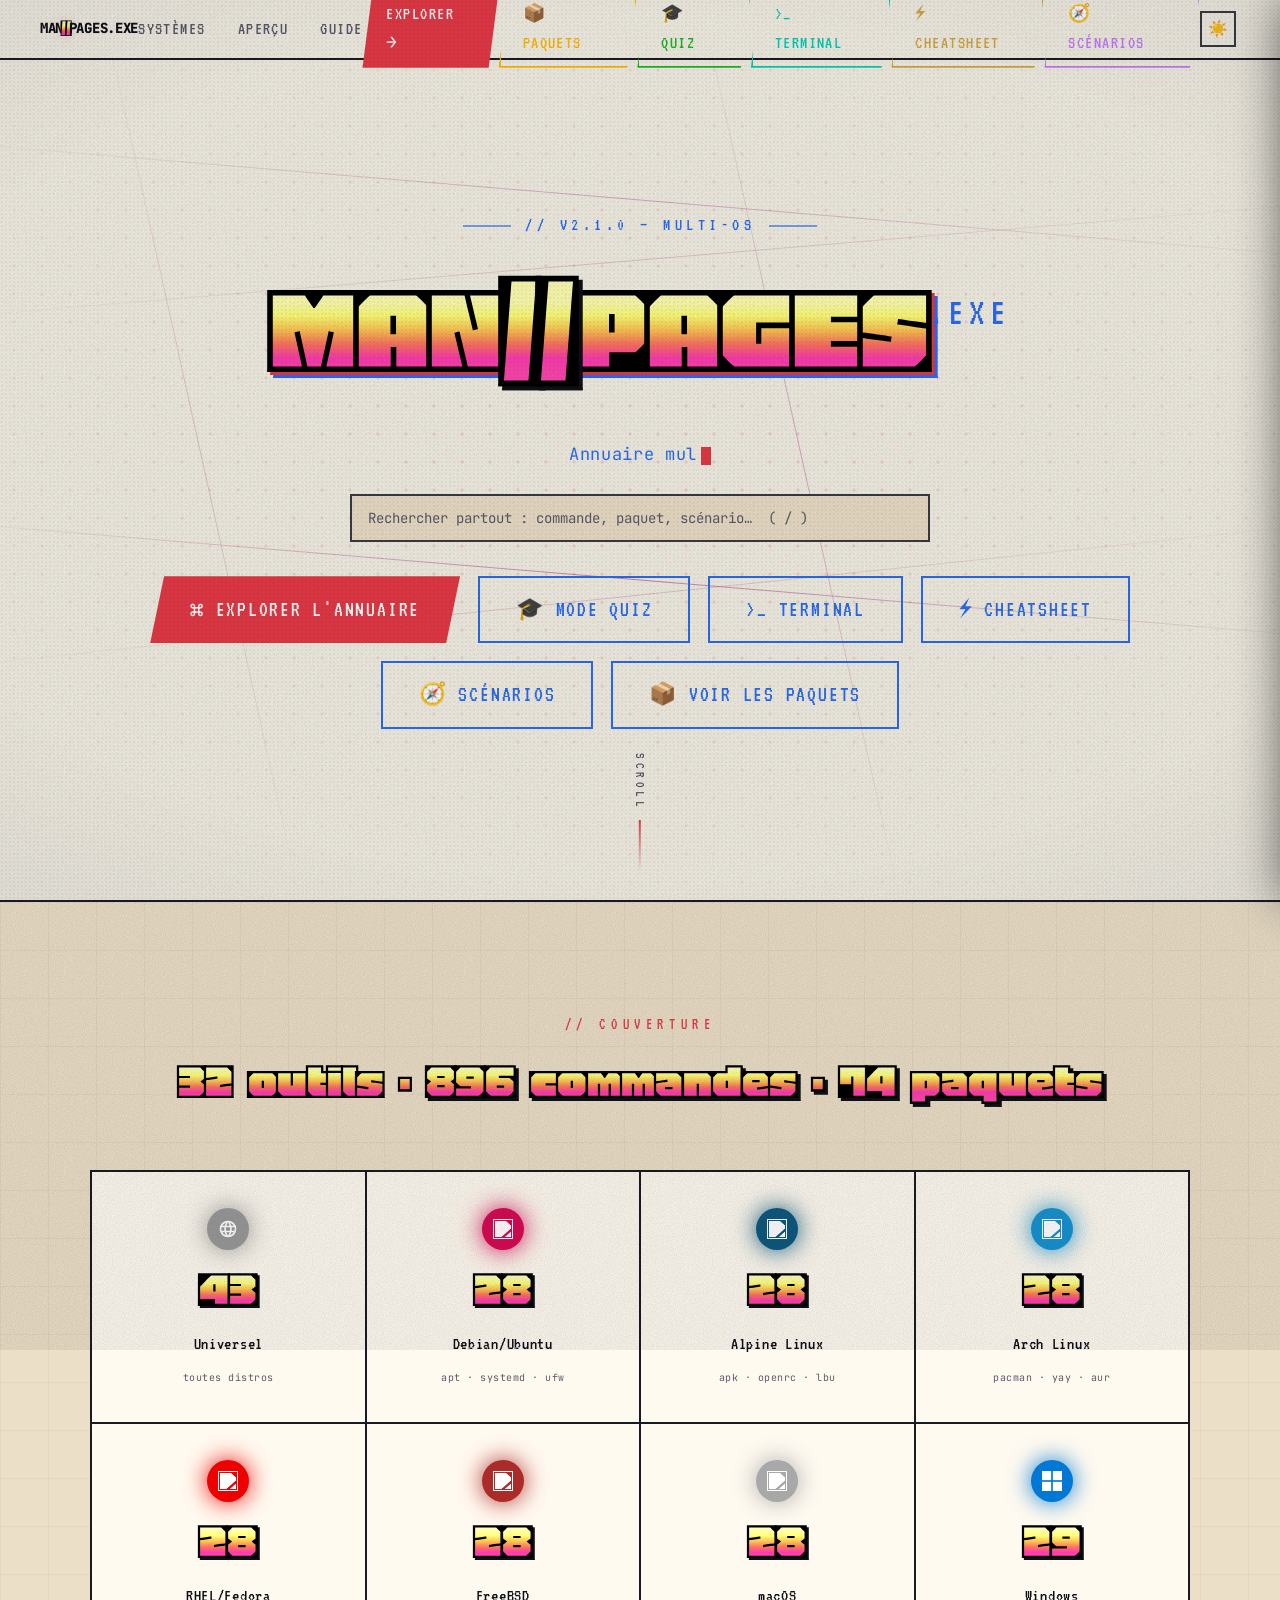
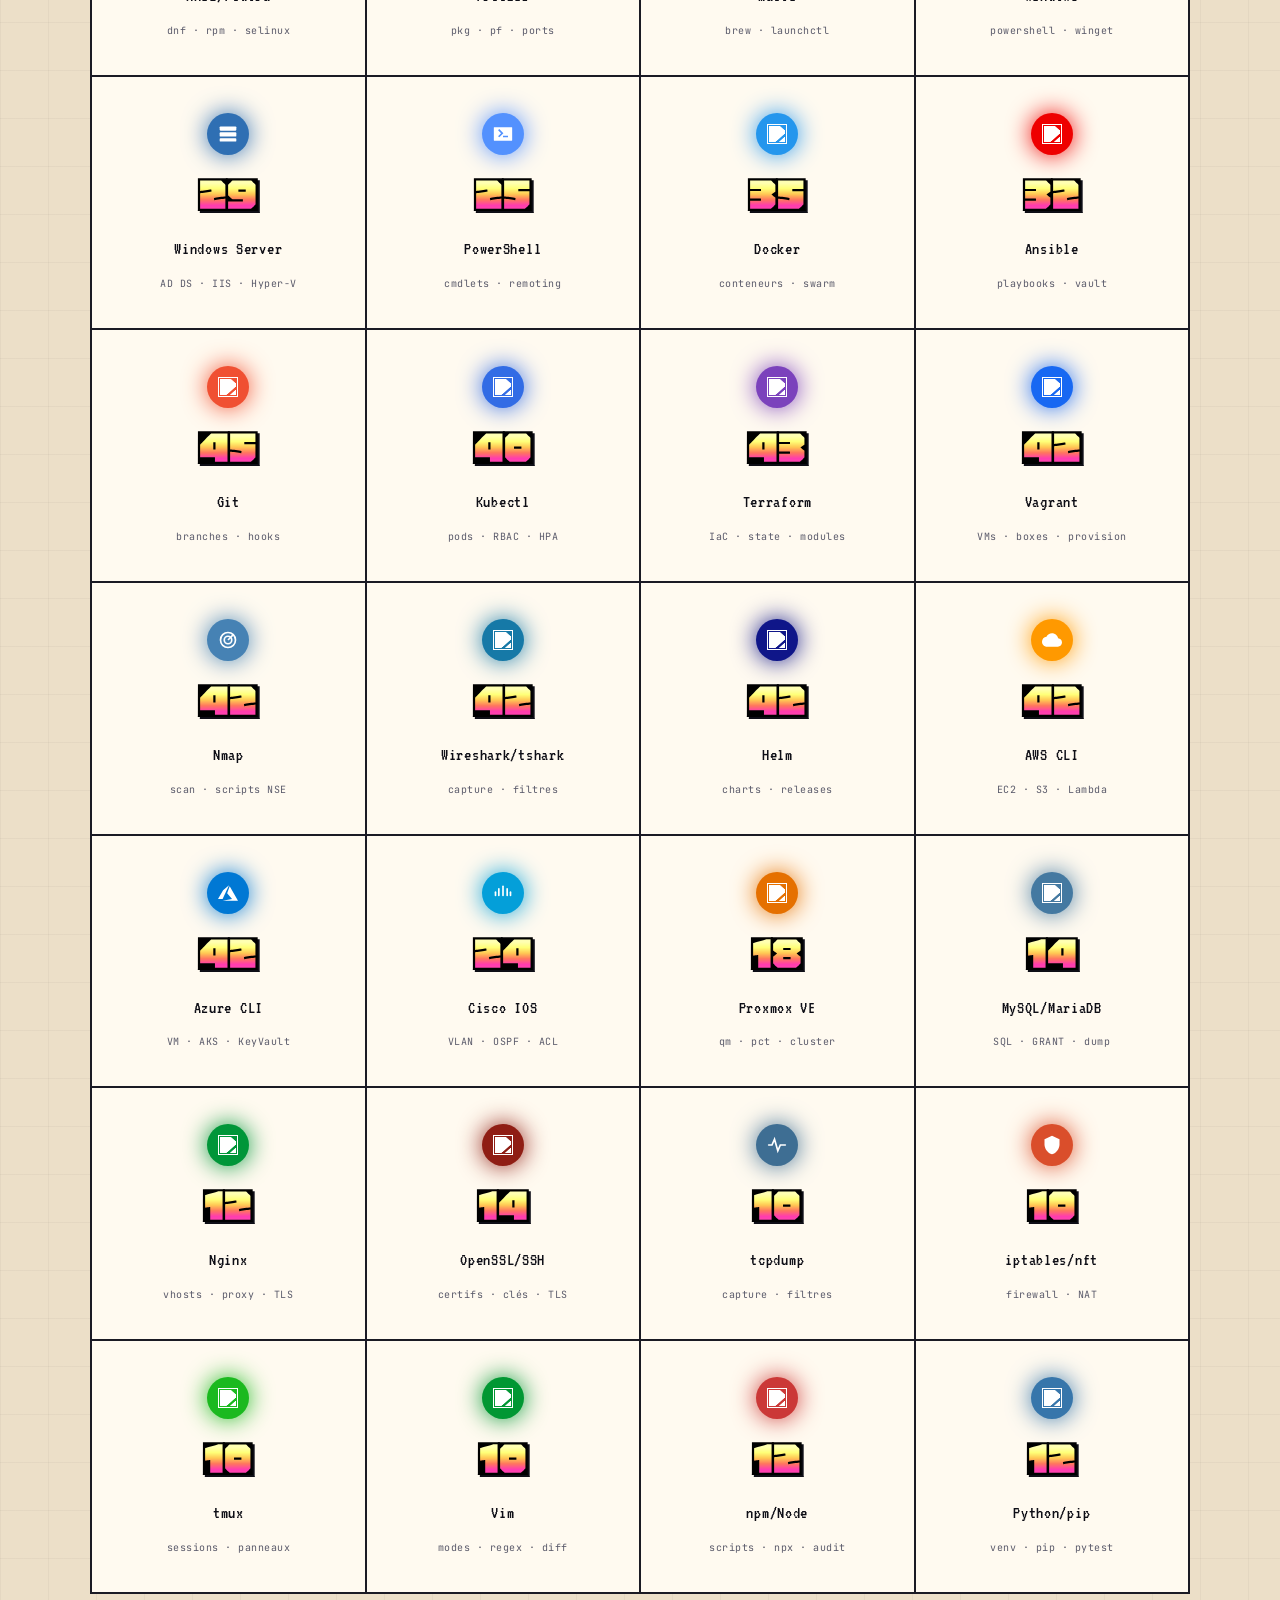
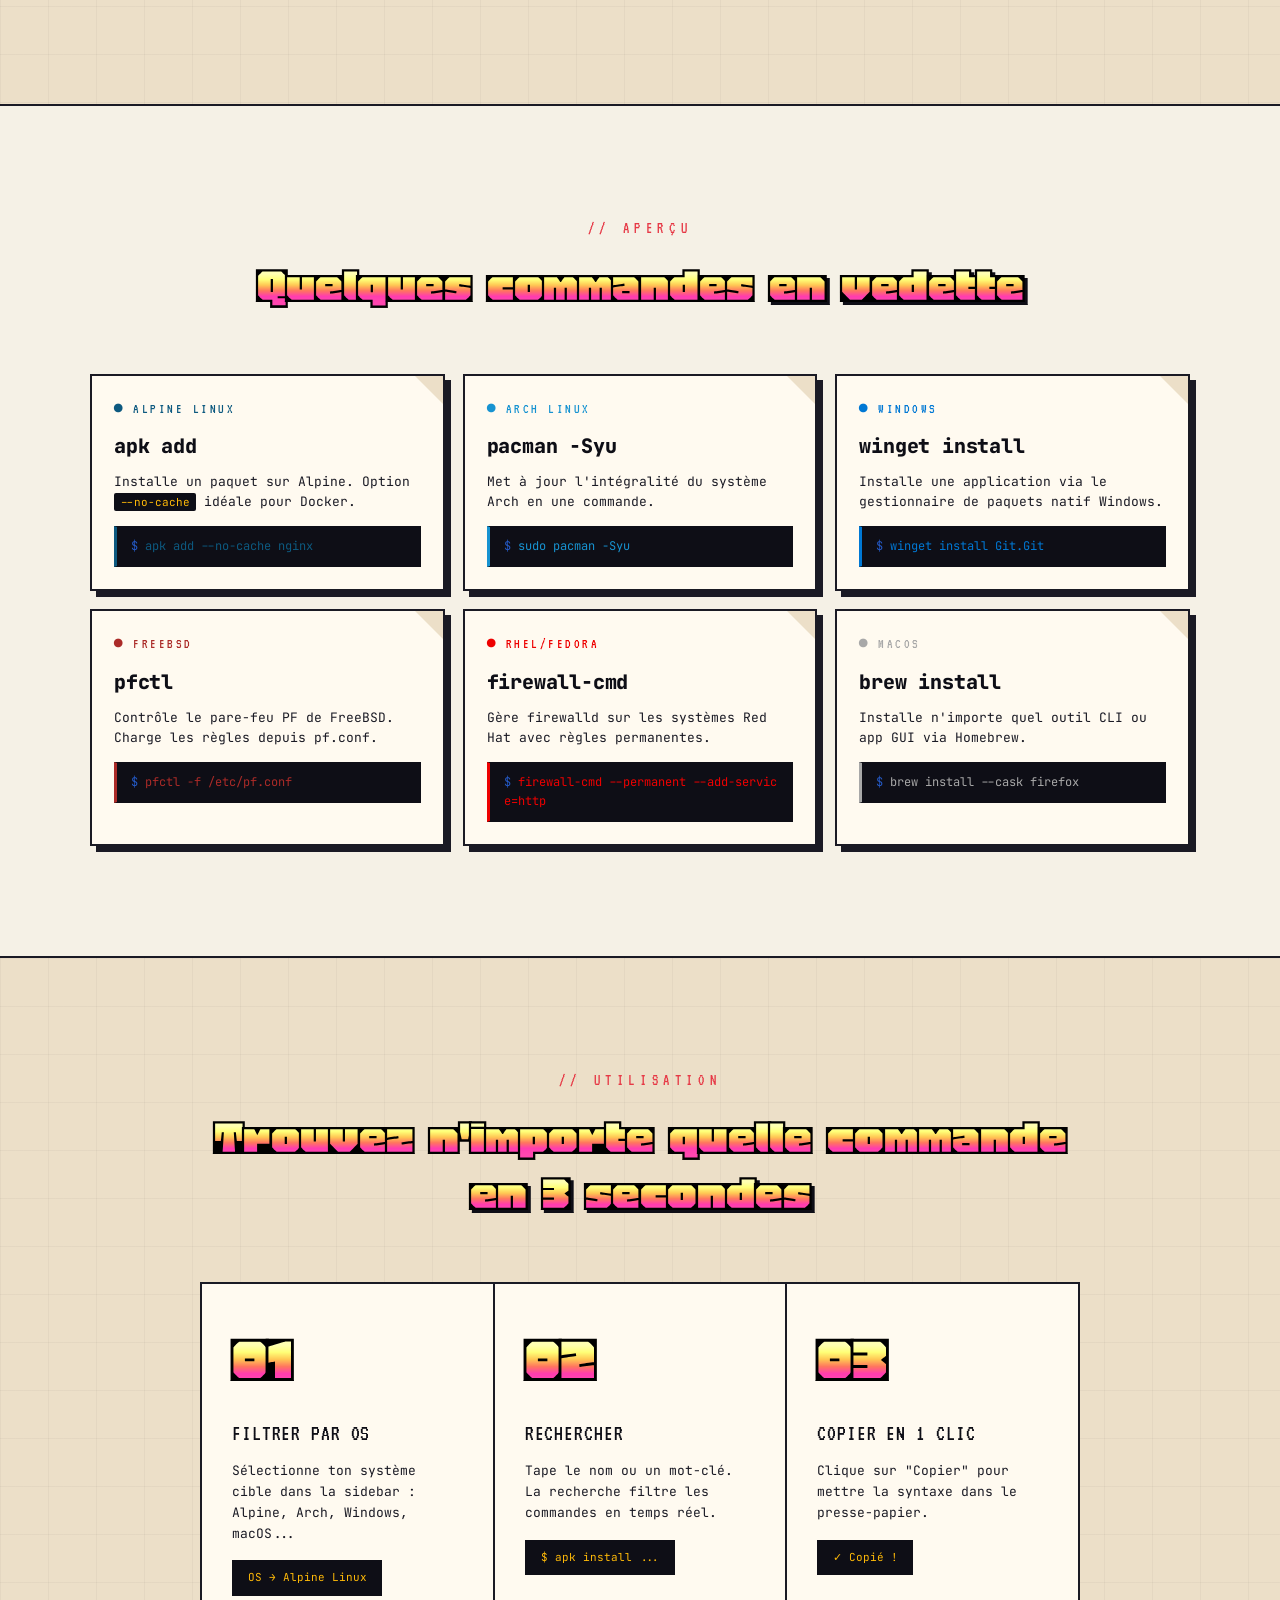
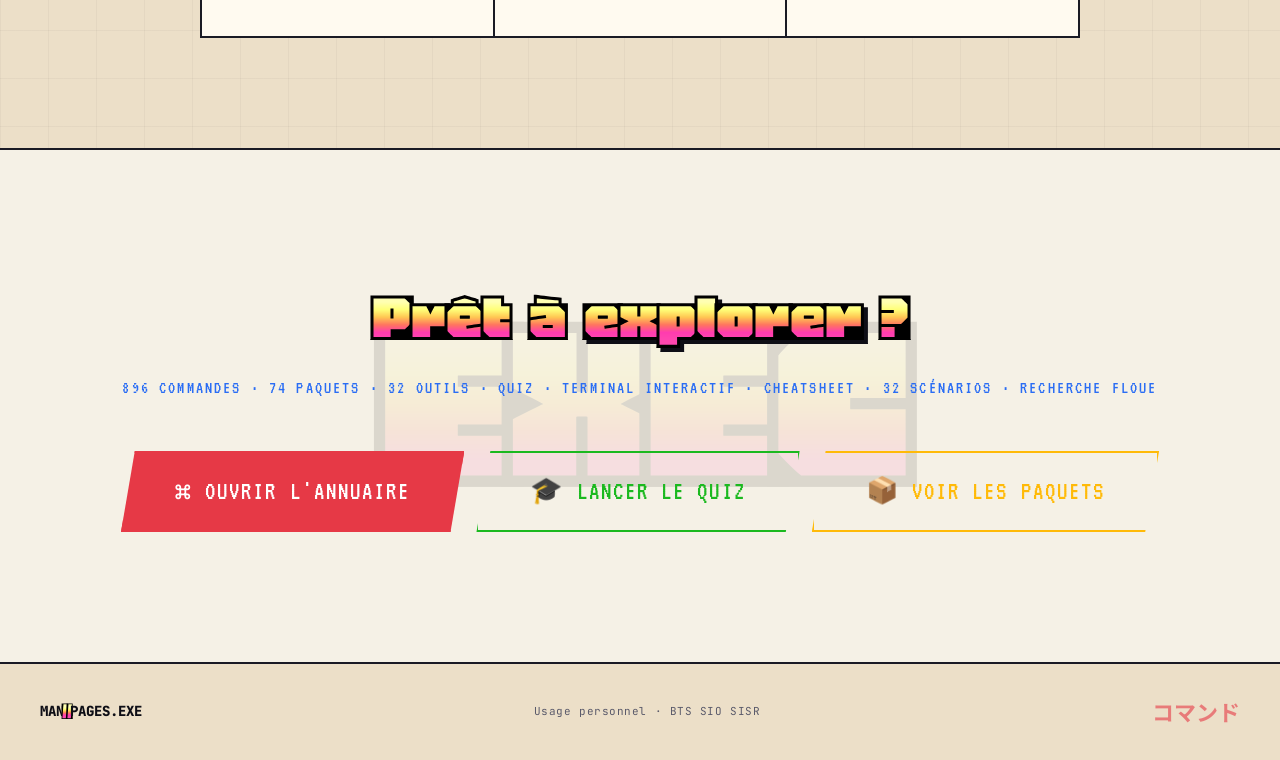
==== commit e3a80ab0: "Refonte mobile + nouvelle icône néon - Nouveau logo/icône SVG arcade (// néon, écho cyan, katana, cu" ====
--- a/index.html
+++ b/index.html
@@ -2,12 +2,13 @@
 <html lang="fr" data-theme="dark">
 <head>
   <meta charset="UTF-8"/>
-  <meta name="viewport" content="width=device-width, initial-scale=1.0"/>
+  <meta name="viewport" content="width=device-width, initial-scale=1.0, viewport-fit=cover"/>
   <title>MANPAGES.EXE</title>
   <link rel="preconnect" href="https://fonts.googleapis.com"/>
   <link rel="preconnect" href="https://fonts.gstatic.com" crossorigin/>
   <link href="https://fonts.googleapis.com/css2?family=JetBrains+Mono:wght@400;600;700;800&family=VT323&family=Honk&family=Noto+Sans+JP:wght@500;700&family=Inter:wght@400;500;600&display=swap" rel="stylesheet"/>
   <link rel="stylesheet" href="style.css"/>
+  <link rel="stylesheet" href="mobile-nav.css"/>
   <link rel="manifest" href="manifest.json"/>
   <link rel="icon" href="icons/favicon-32.png"/>
   <link rel="apple-touch-icon" href="icons/apple-touch-icon.png"/>
@@ -456,5 +457,6 @@
   <script src="global-search.js"></script>
   <script src="theme.js"></script>
   <script src="arcade-fun.js"></script>
+  <script src="mobile-nav.js"></script>
 </body>
 </html>
--- a/style.css
+++ b/style.css
@@ -1160,14 +1160,37 @@
   .steps { grid-template-columns: 1fr; }
 }
 @media (max-width: 600px) {
-  .nav { padding: 0 16px; }
+  .nav { padding: 0 14px; gap: 10px; }
   .nav-links { display: none; }
-  .hero, .section, .cta-section { padding-left: 16px; padding-right: 16px; }
+  .hero { padding: 84px 16px 48px; min-height: auto; }
+  .section { padding: 64px 16px; }
+  .cta-section { padding: 72px 16px; }
   .footer { padding: 22px 16px; }
-  .hero-title { font-size: clamp(54px, 18vw, 90px); }
+  .eyebrow { font-size: 14px; letter-spacing: 0.16em; margin-bottom: 18px; }
+  .eyebrow::before, .eyebrow::after { width: 26px; }
+  .hero-title { font-size: clamp(52px, 17vw, 88px); }
+  .tagline { margin: 22px 0 34px; }
+  .gsearch { margin: 0 auto 26px; }
+  .section-h { margin-bottom: 38px; }
+
+  /* Boutons hero : empilés, pleine largeur, tap-friendly */
+  .hero-btns { gap: 10px; width: 100%; }
+  .hero-btns .btn-primary,
+  .hero-btns .btn-outline { width: 100%; justify-content: center; font-size: 19px; padding: 13px 18px; }
+  .cta-section .btn-primary { width: 100%; }
+  .cta-section > .cta-inner > div { flex-direction: column; }
+  .btn-primary.btn-lg { font-size: 20px; padding: 15px 22px; }
+
+  /* OS grid plus compacte */
+  .os-cell { padding: 24px 12px; gap: 8px; }
+  .os-num { font-size: 42px; }
+  .os-circle { width: 36px; height: 36px; }
+
   .combo-badge { top: 70px; right: 12px; font-size: 14px; padding: 6px 10px; }
   .achievement-toast { right: 12px; bottom: 12px; max-width: calc(100vw - 24px); }
 }
+/* Garde-fou anti-débordement horizontal global */
+html, body { max-width: 100%; }
 @media (prefers-reduced-motion: reduce) {
   .hero-title .slash, .hero-title .slash::after, .scroll-line,
   .reveal, .cta-bg, body.konami { animation: none !important; transition: none !important; }
--- a/mobile-nav.css
+++ b/mobile-nav.css
@@ -0,0 +1,145 @@
+/* ════════════════════════════════════════════════════════════════
+   MANPAGES.EXE — mobile-nav.css
+   Menu hamburger + drawer partagé par TOUTES les pages.
+   Se charge après style.css / commands.css / (inline packages).
+   Actif uniquement en dessous de 760px.
+   Variables tolérantes aux deux conventions (--accent-2 / --accent2).
+   ════════════════════════════════════════════════════════════════ */
+
+:root { --mnav-a2: var(--accent-2, var(--accent2, #5ce1ff));
+        --mnav-a3: var(--accent-3, var(--accent3, #ffd60a)); }
+
+/* Bouton hamburger — injecté dans la nav, masqué sur desktop */
+.mnav-toggle {
+  display: none;
+  width: 42px; height: 38px;
+  flex-shrink: 0;
+  align-items: center;
+  justify-content: center;
+  background: transparent;
+  border: 2px solid var(--accent);
+  color: var(--accent);
+  cursor: pointer;
+  padding: 0;
+  border-radius: 0;
+  clip-path: polygon(8px 0, 100% 0, calc(100% - 8px) 100%, 0 100%);
+  transition: background .15s, color .15s, box-shadow .15s;
+}
+.mnav-toggle svg { width: 22px; height: 22px; display: block; }
+.mnav-toggle:hover, .mnav-toggle:focus-visible {
+  background: var(--accent); color: var(--bg);
+  box-shadow: 0 0 16px var(--accent);
+  outline: none;
+}
+
+/* Overlay sombre */
+.mnav-overlay {
+  position: fixed; inset: 0;
+  background: rgba(4,2,12,0.66);
+  backdrop-filter: blur(3px);
+  opacity: 0; visibility: hidden;
+  transition: opacity .28s ease, visibility .28s;
+  z-index: 1000;
+}
+.mnav-overlay.open { opacity: 1; visibility: visible; }
+
+/* Drawer coulissant depuis la droite */
+.mnav-drawer {
+  position: fixed;
+  top: 0; right: 0; bottom: 0;
+  width: min(340px, 86vw);
+  z-index: 1001;
+  background: var(--bg2);
+  border-left: 2px solid var(--accent);
+  box-shadow: -14px 0 46px rgba(0,0,0,0.6);
+  transform: translateX(105%);
+  transition: transform .3s cubic-bezier(.5,.05,.2,1);
+  display: flex;
+  flex-direction: column;
+  padding: calc(env(safe-area-inset-top,0px) + 16px) 0 calc(env(safe-area-inset-bottom,0px) + 20px);
+  overflow-y: auto;
+  overscroll-behavior: contain;
+  font-family: var(--mono);
+}
+.mnav-overlay.open ~ .mnav-drawer,
+.mnav-drawer.open { transform: translateX(0); }
+
+/* scanlines discrètes dans le drawer */
+.mnav-drawer::before {
+  content: ''; position: absolute; inset: 0; pointer-events: none;
+  background: repeating-linear-gradient(0deg, transparent 0 3px, rgba(0,0,0,.10) 3px 4px);
+  opacity: .5;
+}
+
+/* En-tête du drawer */
+.mnav-head {
+  display: flex; align-items: center; gap: 12px;
+  padding: 4px 20px 18px;
+  border-bottom: 2px solid var(--border2);
+  position: relative;
+}
+.mnav-head img { width: 40px; height: 40px; flex-shrink: 0; filter: drop-shadow(0 0 8px var(--accent)); }
+.mnav-title {
+  font-family: var(--mono); font-weight: 800; font-size: 15px;
+  color: var(--ink); letter-spacing: -.02em; text-transform: uppercase; line-height: 1.1;
+}
+.mnav-title b { color: var(--accent); font-weight: 800; }
+.mnav-sub { display: block; font-family: var(--pixel); font-size: 13px; color: var(--mnav-a2); letter-spacing: .12em; }
+.mnav-close {
+  margin-left: auto; width: 34px; height: 34px; flex-shrink: 0;
+  background: transparent; border: 2px solid var(--border2); color: var(--text);
+  font-family: var(--mono); font-size: 18px; line-height: 1; cursor: pointer;
+  display: flex; align-items: center; justify-content: center; transition: all .15s;
+}
+.mnav-close:hover { border-color: var(--accent); color: var(--accent); transform: rotate(90deg); }
+
+/* Liens */
+.mnav-links { display: flex; flex-direction: column; padding: 12px 14px 6px; gap: 4px; position: relative; }
+.mnav-link {
+  display: flex; align-items: center; gap: 14px;
+  padding: 13px 14px;
+  font-family: var(--pixel); font-size: 22px; letter-spacing: .04em;
+  color: var(--text); text-decoration: none;
+  border: 2px solid transparent; border-left: 3px solid transparent;
+  transition: all .16s; position: relative;
+}
+.mnav-link .mnav-ico { font-size: 20px; width: 26px; text-align: center; flex-shrink: 0; filter: grayscale(.15); }
+.mnav-link:hover { color: var(--ink); background: var(--bg3); border-left-color: var(--mnav-a2); transform: translateX(3px); }
+.mnav-link.active {
+  color: var(--accent); background: color-mix(in srgb, var(--accent) 12%, transparent);
+  border-left-color: var(--accent);
+  text-shadow: 0 0 12px var(--accent);
+}
+.mnav-link.active::after {
+  content: '◄'; margin-left: auto; font-size: 13px; color: var(--accent);
+}
+
+/* Pied : sélecteur de thème */
+.mnav-foot { margin-top: auto; padding: 16px 20px 0; border-top: 2px solid var(--border2); }
+.mnav-theme {
+  width: 100%; display: flex; align-items: center; justify-content: center; gap: 10px;
+  padding: 12px; cursor: pointer;
+  background: var(--bg3); border: 2px solid var(--border2); color: var(--ink);
+  font-family: var(--pixel); font-size: 18px; letter-spacing: .1em; text-transform: uppercase;
+  transition: all .15s;
+}
+.mnav-theme:hover { border-color: var(--mnav-a3); color: var(--mnav-a3); }
+.mnav-tag { display: block; text-align: center; margin-top: 12px; font-family: var(--mono); font-size: 10.5px; color: var(--muted); letter-spacing: .18em; }
+
+body.mnav-lock { overflow: hidden; }
+
+/* ── Bascule responsive : on montre le hamburger, on cache les piles de liens ── */
+@media (max-width: 760px) {
+  .mnav-toggle { display: inline-flex; }
+
+  /* piles de navigation textuelles → remplacées par le drawer */
+  .nav-links, .nav-cta, .nav-back, .nav-tabs,
+  .nav .theme-toggle, .nav .theme-btn, #installBtn { display: none !important; }
+
+  /* commands.html : désencombre pour laisser la place au hamburger.
+     L'export PDF reste dispo sur desktop ; le compteur libère la barre. */
+  .print-btn { display: none !important; }
+  .nav-right { gap: 8px !important; }
+  #resultCount { display: none !important; }
+  #searchInput { padding-right: 14px !important; }
+}
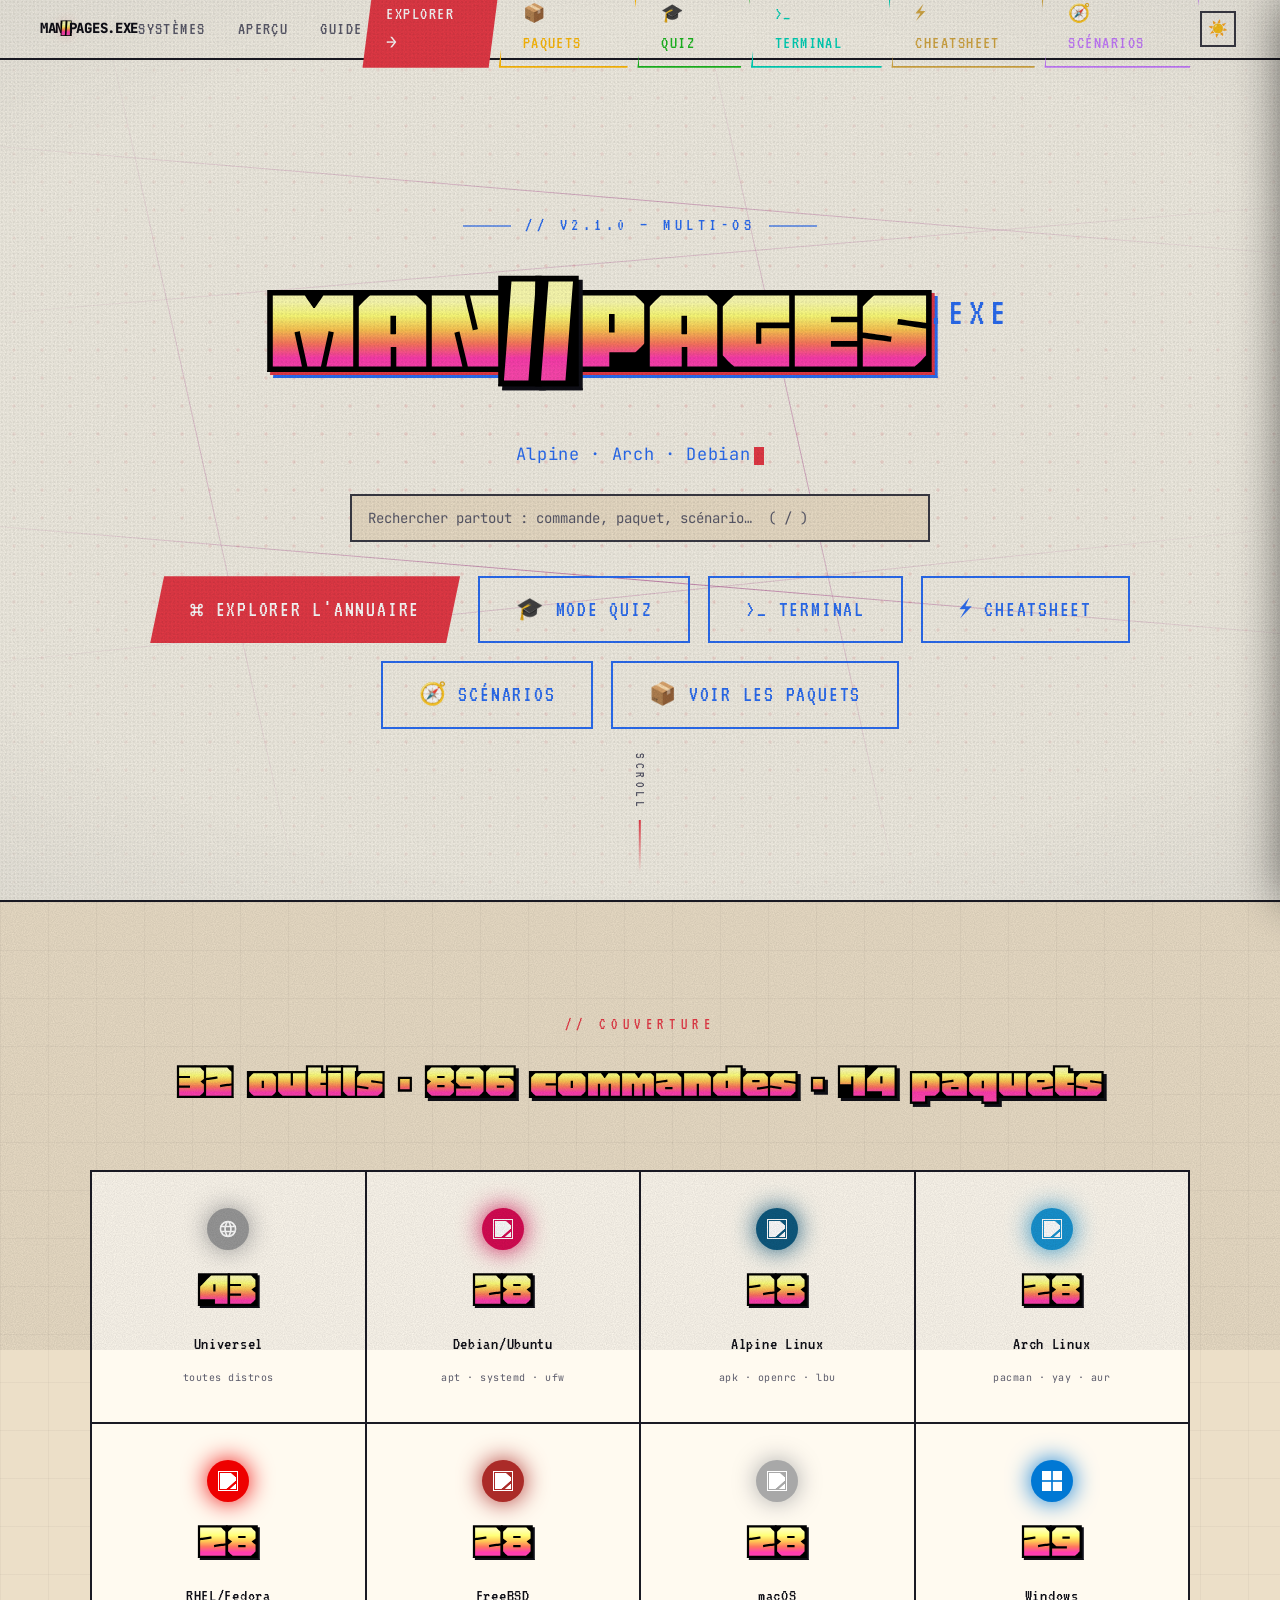
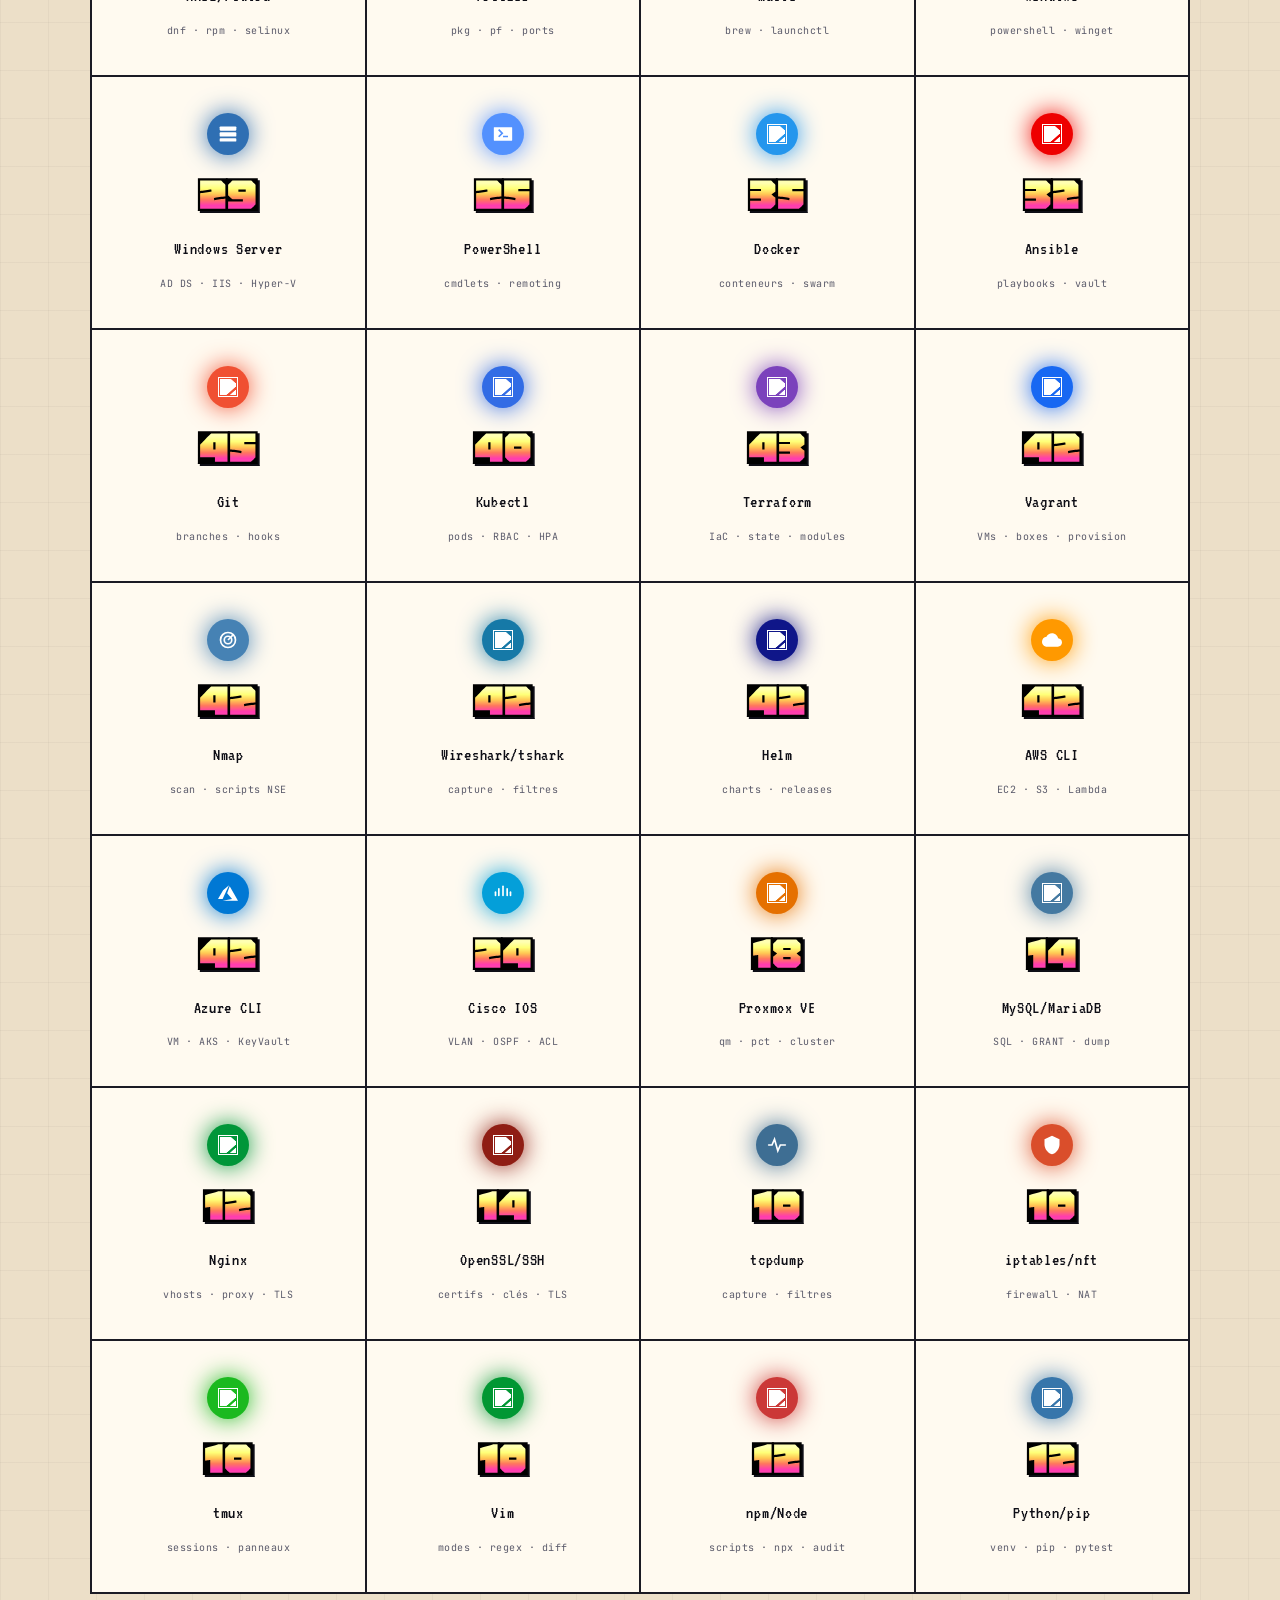
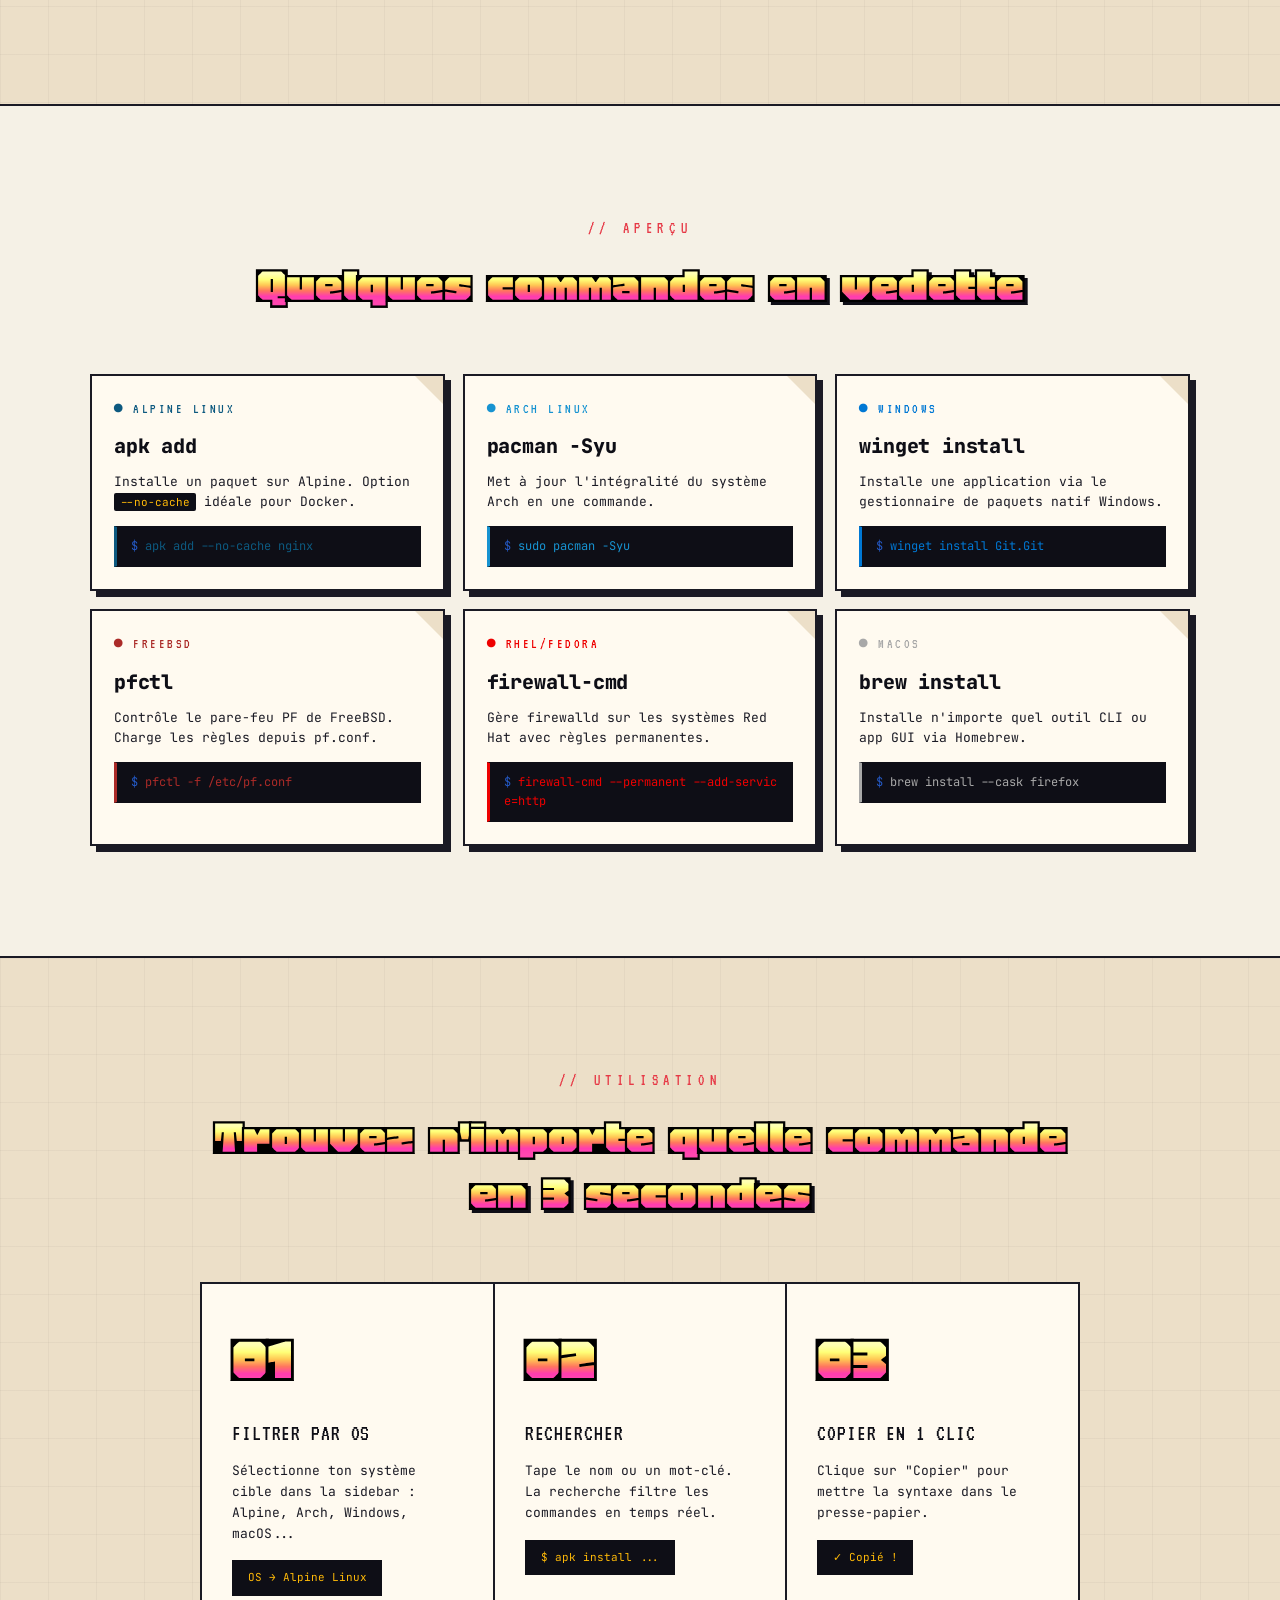
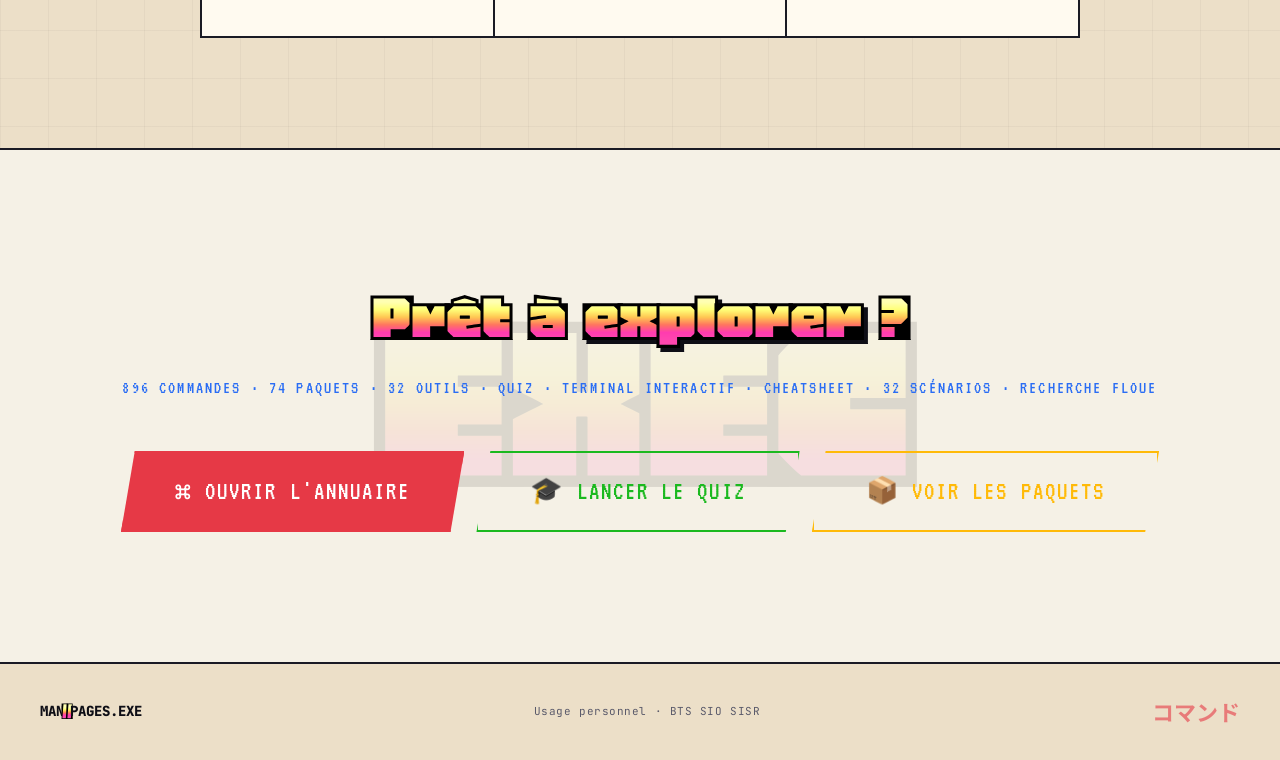
==== commit ac990b0f: "Add files via upload" ====
--- a/index.html
+++ b/index.html
@@ -9,9 +9,9 @@
   <link href="https://fonts.googleapis.com/css2?family=JetBrains+Mono:wght@400;600;700;800&family=VT323&family=Honk&family=Noto+Sans+JP:wght@500;700&family=Inter:wght@400;500;600&display=swap" rel="stylesheet"/>
   <link rel="stylesheet" href="style.css"/>
   <link rel="stylesheet" href="mobile-nav.css"/>
-  <link rel="manifest" href="manifest.json"/>
-  <link rel="icon" href="icons/favicon-32.png"/>
-  <link rel="apple-touch-icon" href="icons/apple-touch-icon.png"/>
+  <link rel="manifest" href="manifest.json?v=2"/>
+  <link rel="icon" href="icons/favicon-32.png?v=2"/>
+  <link rel="apple-touch-icon" href="icons/apple-touch-icon.png?v=2"/>
   <meta name="theme-color" content="#0f0820"/>
   <script>/* Thème : préférence sauvegardée, sinon réglage système */(function(){var t=localStorage.getItem('mpx-theme');if(!t)t=window.matchMedia&&matchMedia('(prefers-color-scheme: light)').matches?'light':'dark';document.documentElement.setAttribute('data-theme',t);})();</script>
 </head>
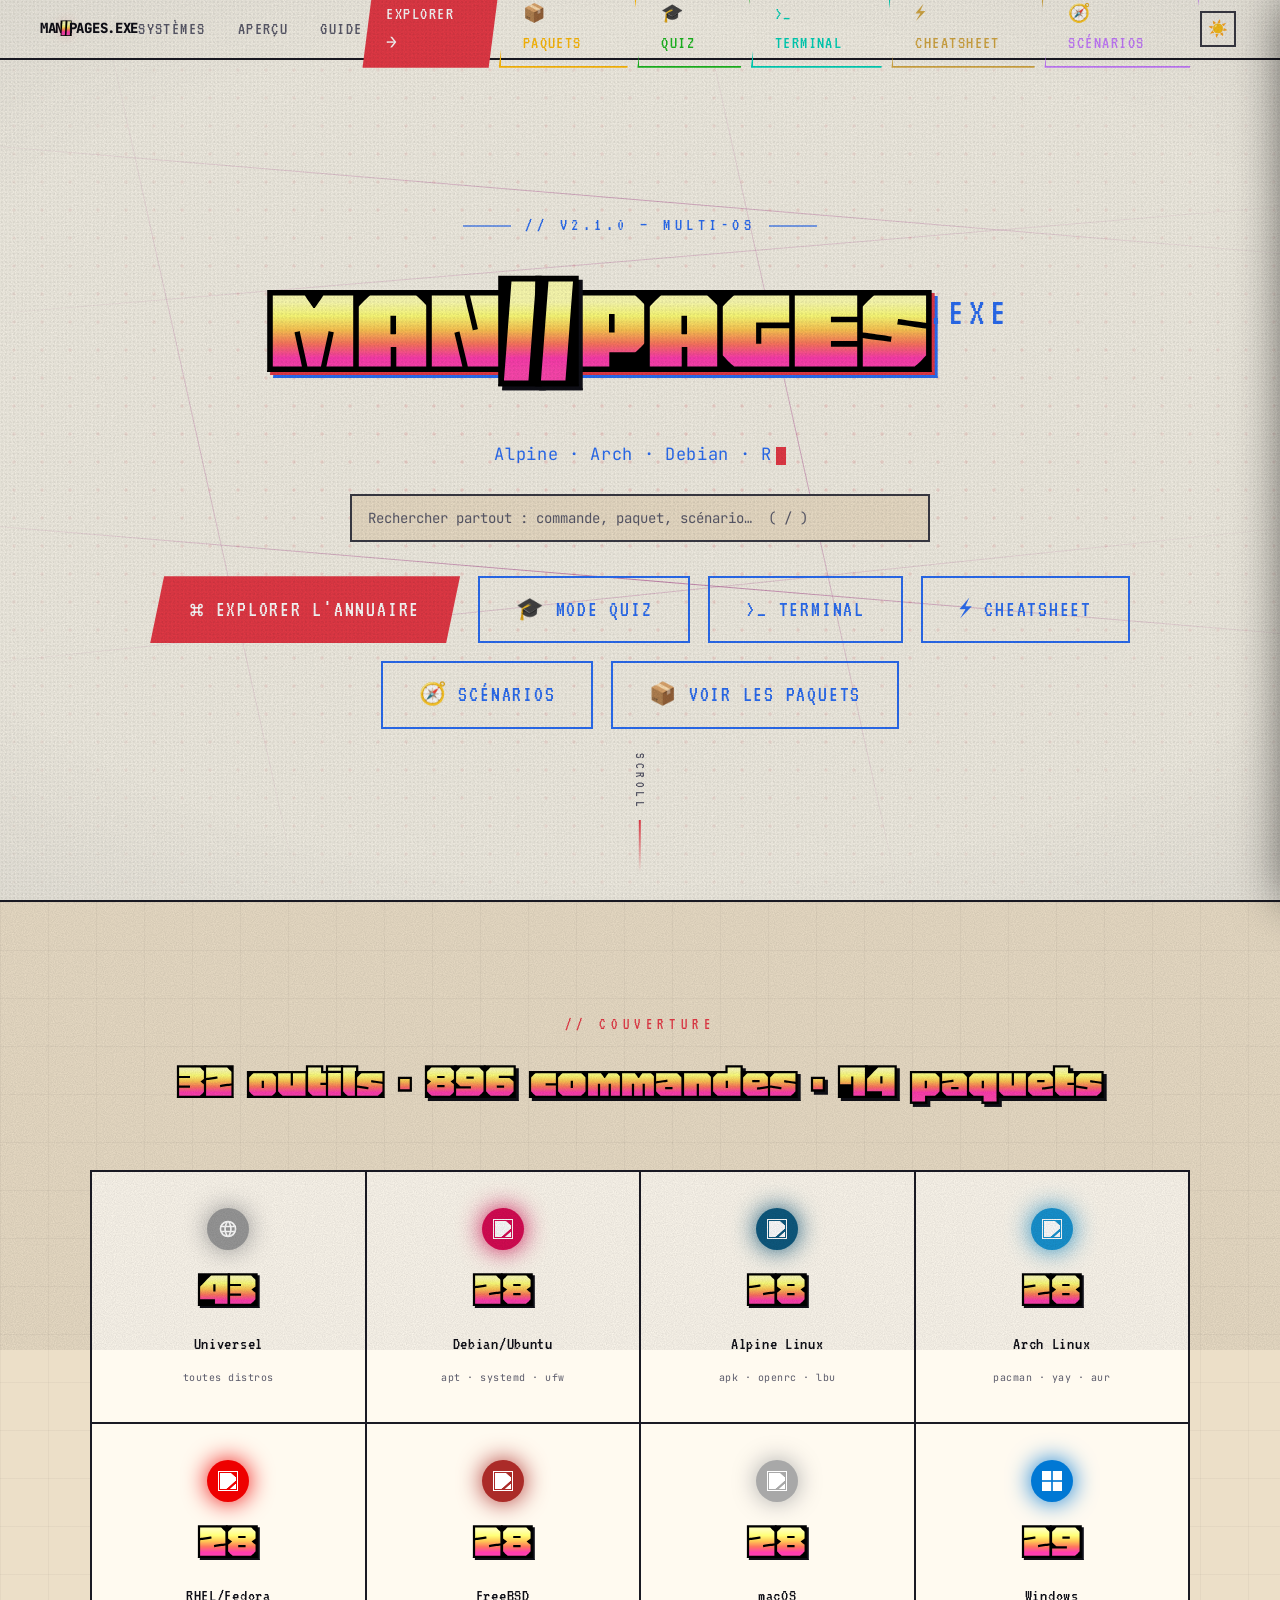
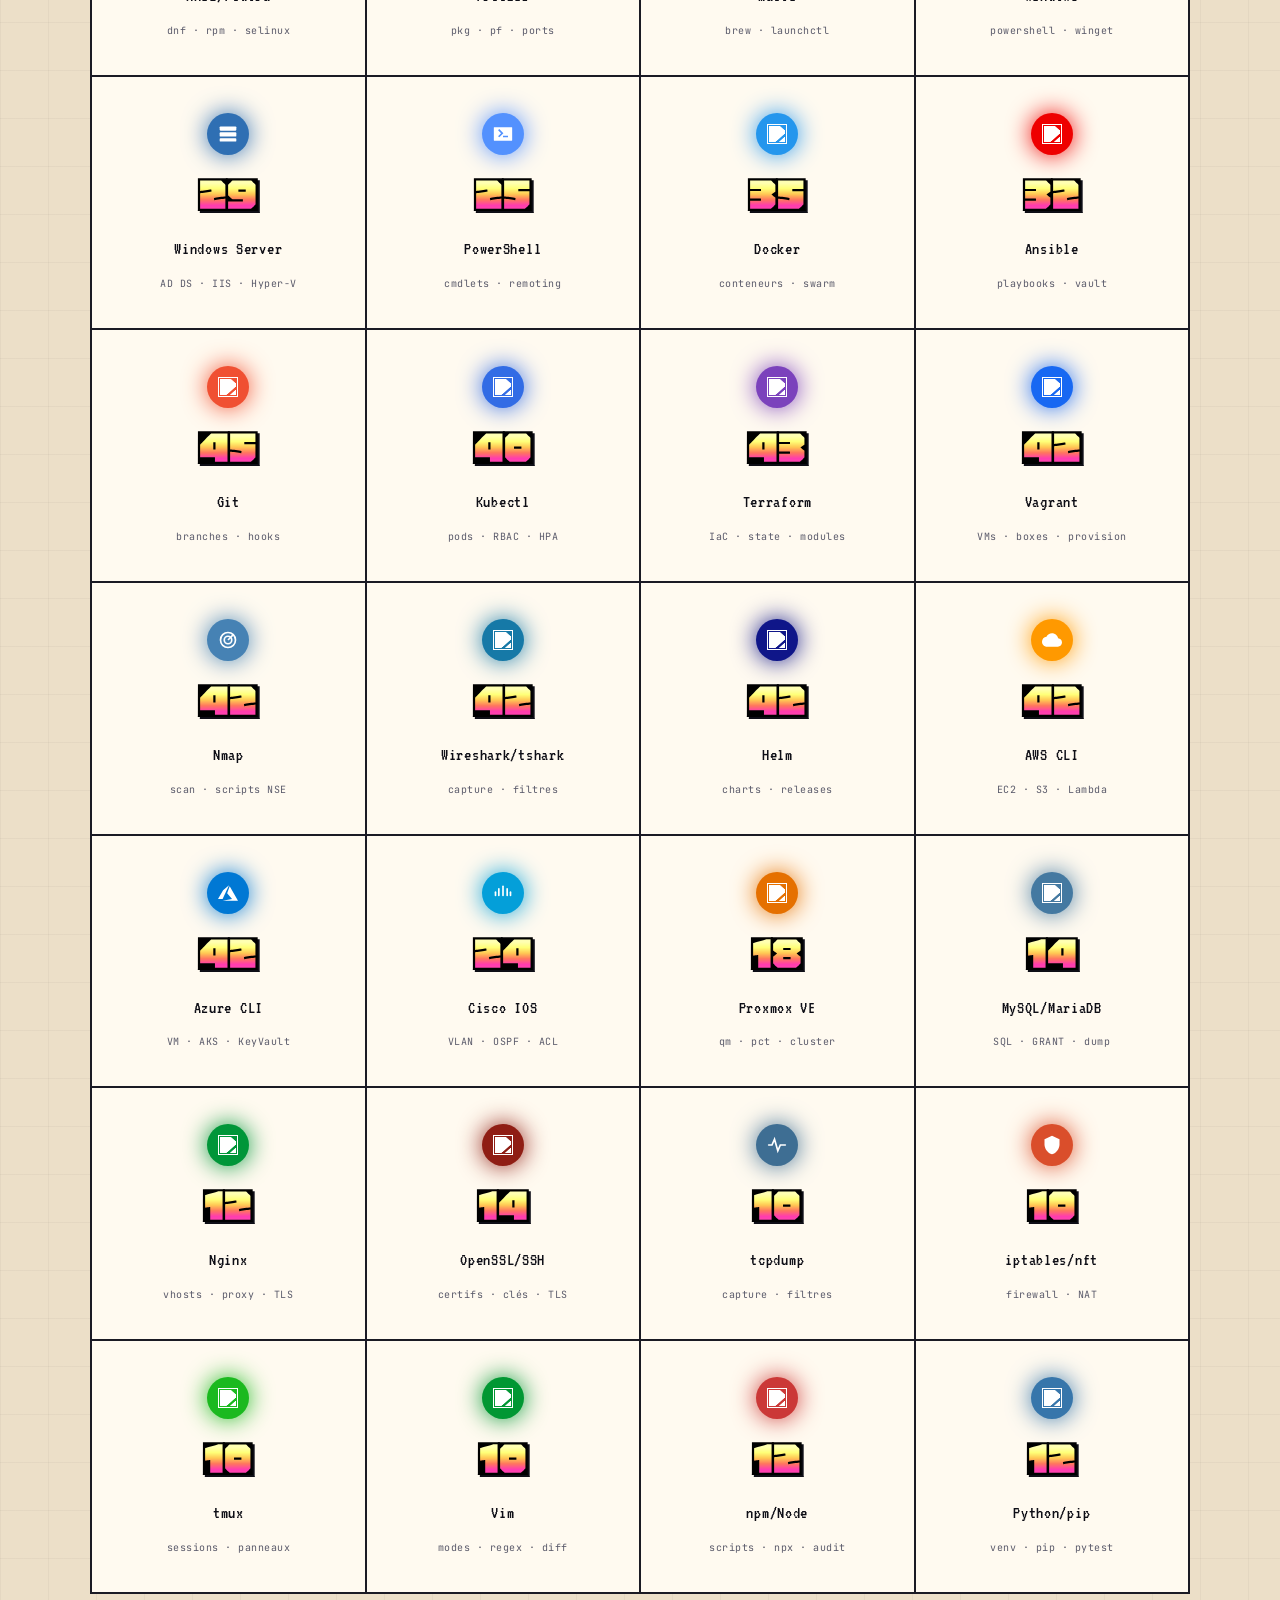
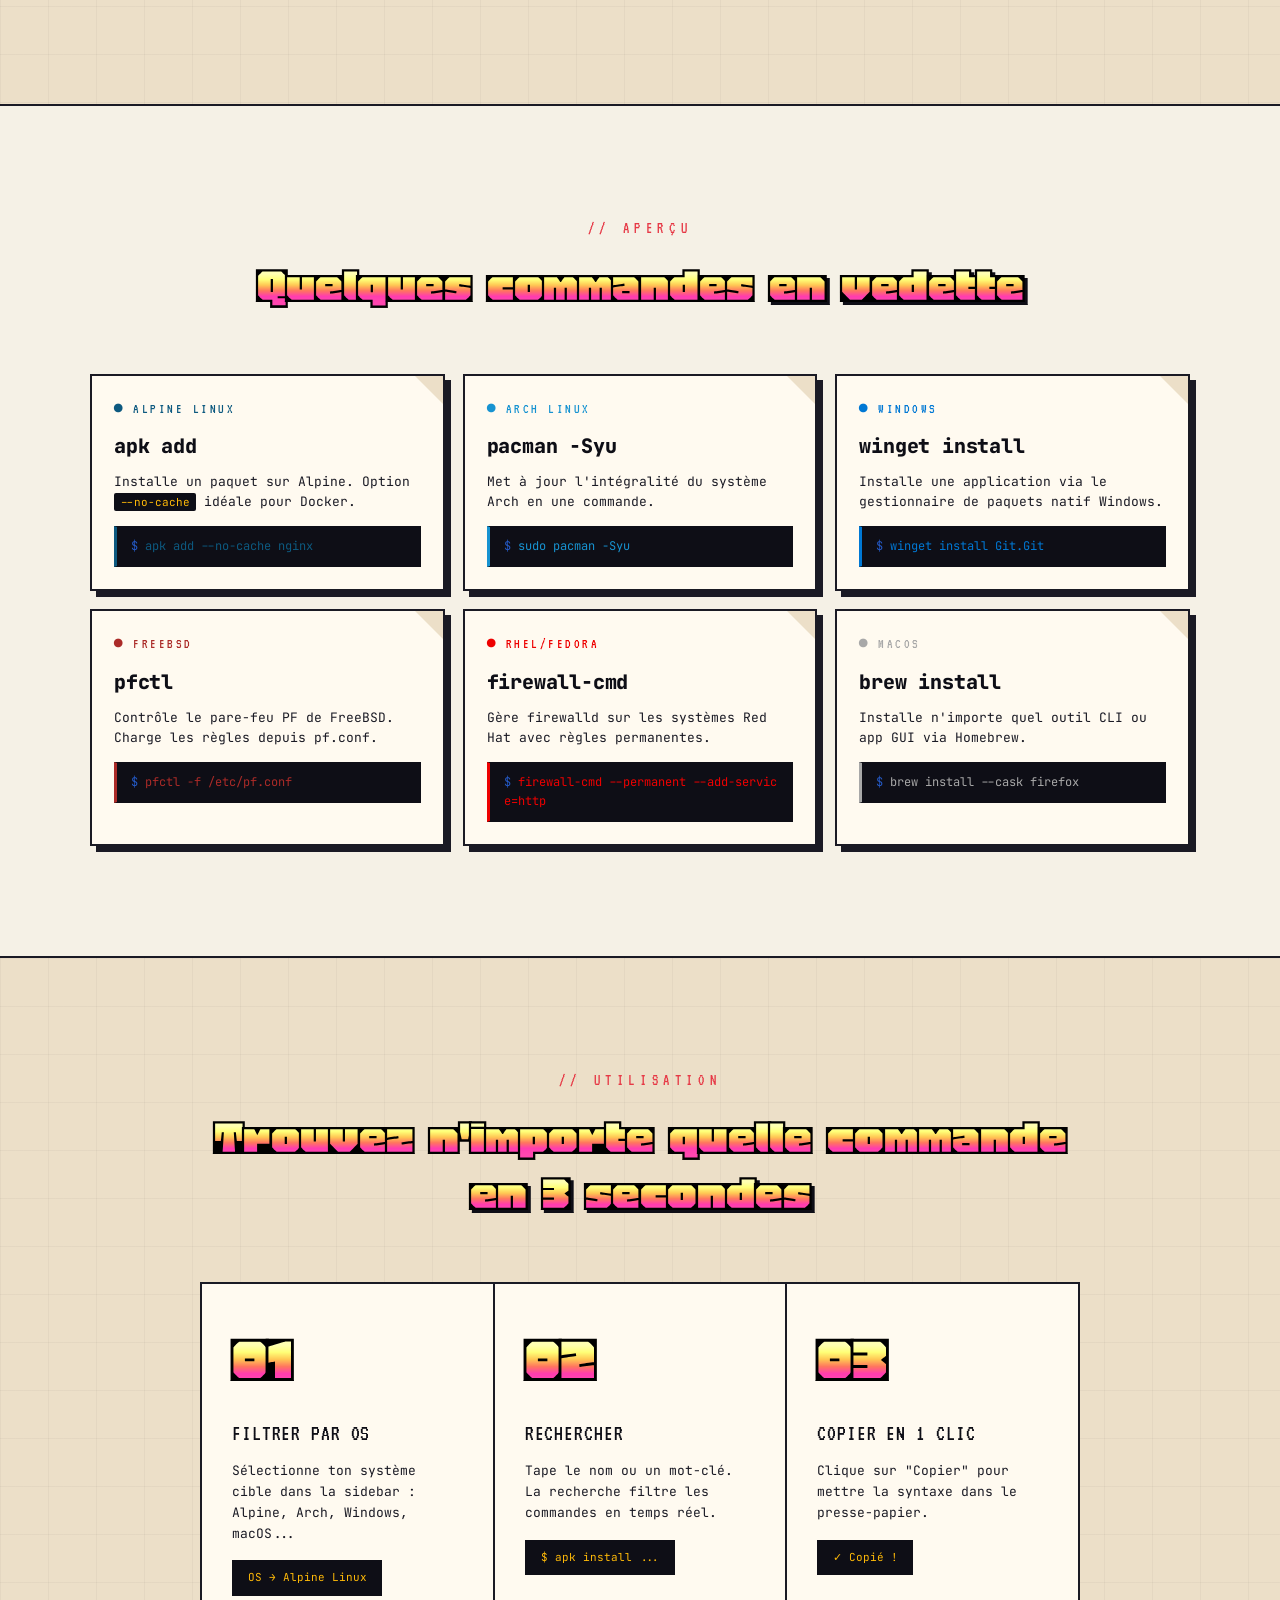
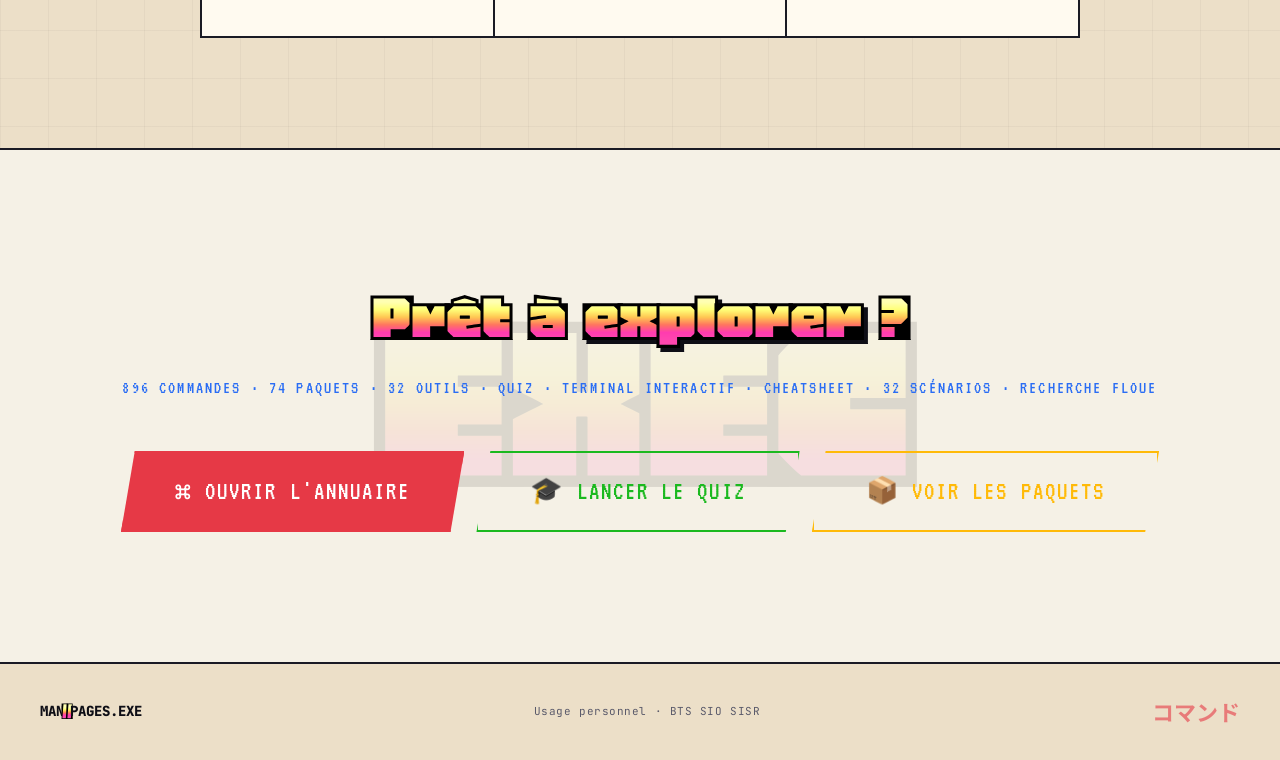
==== commit c1bc55f7: "Add files via upload" ====
--- a/index.html
+++ b/index.html
@@ -9,9 +9,9 @@
   <link href="https://fonts.googleapis.com/css2?family=JetBrains+Mono:wght@400;600;700;800&family=VT323&family=Honk&family=Noto+Sans+JP:wght@500;700&family=Inter:wght@400;500;600&display=swap" rel="stylesheet"/>
   <link rel="stylesheet" href="style.css"/>
   <link rel="stylesheet" href="mobile-nav.css"/>
-  <link rel="manifest" href="manifest.json?v=2"/>
-  <link rel="icon" href="icons/favicon-32.png?v=2"/>
-  <link rel="apple-touch-icon" href="icons/apple-touch-icon.png?v=2"/>
+  <link rel="manifest" href="manifest.json?v=3"/>
+  <link rel="icon" href="icons/favicon-32.png?v=3"/>
+  <link rel="apple-touch-icon" href="icons/apple-touch-icon.png?v=3"/>
   <meta name="theme-color" content="#0f0820"/>
   <script>/* Thème : préférence sauvegardée, sinon réglage système */(function(){var t=localStorage.getItem('mpx-theme');if(!t)t=window.matchMedia&&matchMedia('(prefers-color-scheme: light)').matches?'light':'dark';document.documentElement.setAttribute('data-theme',t);})();</script>
 </head>
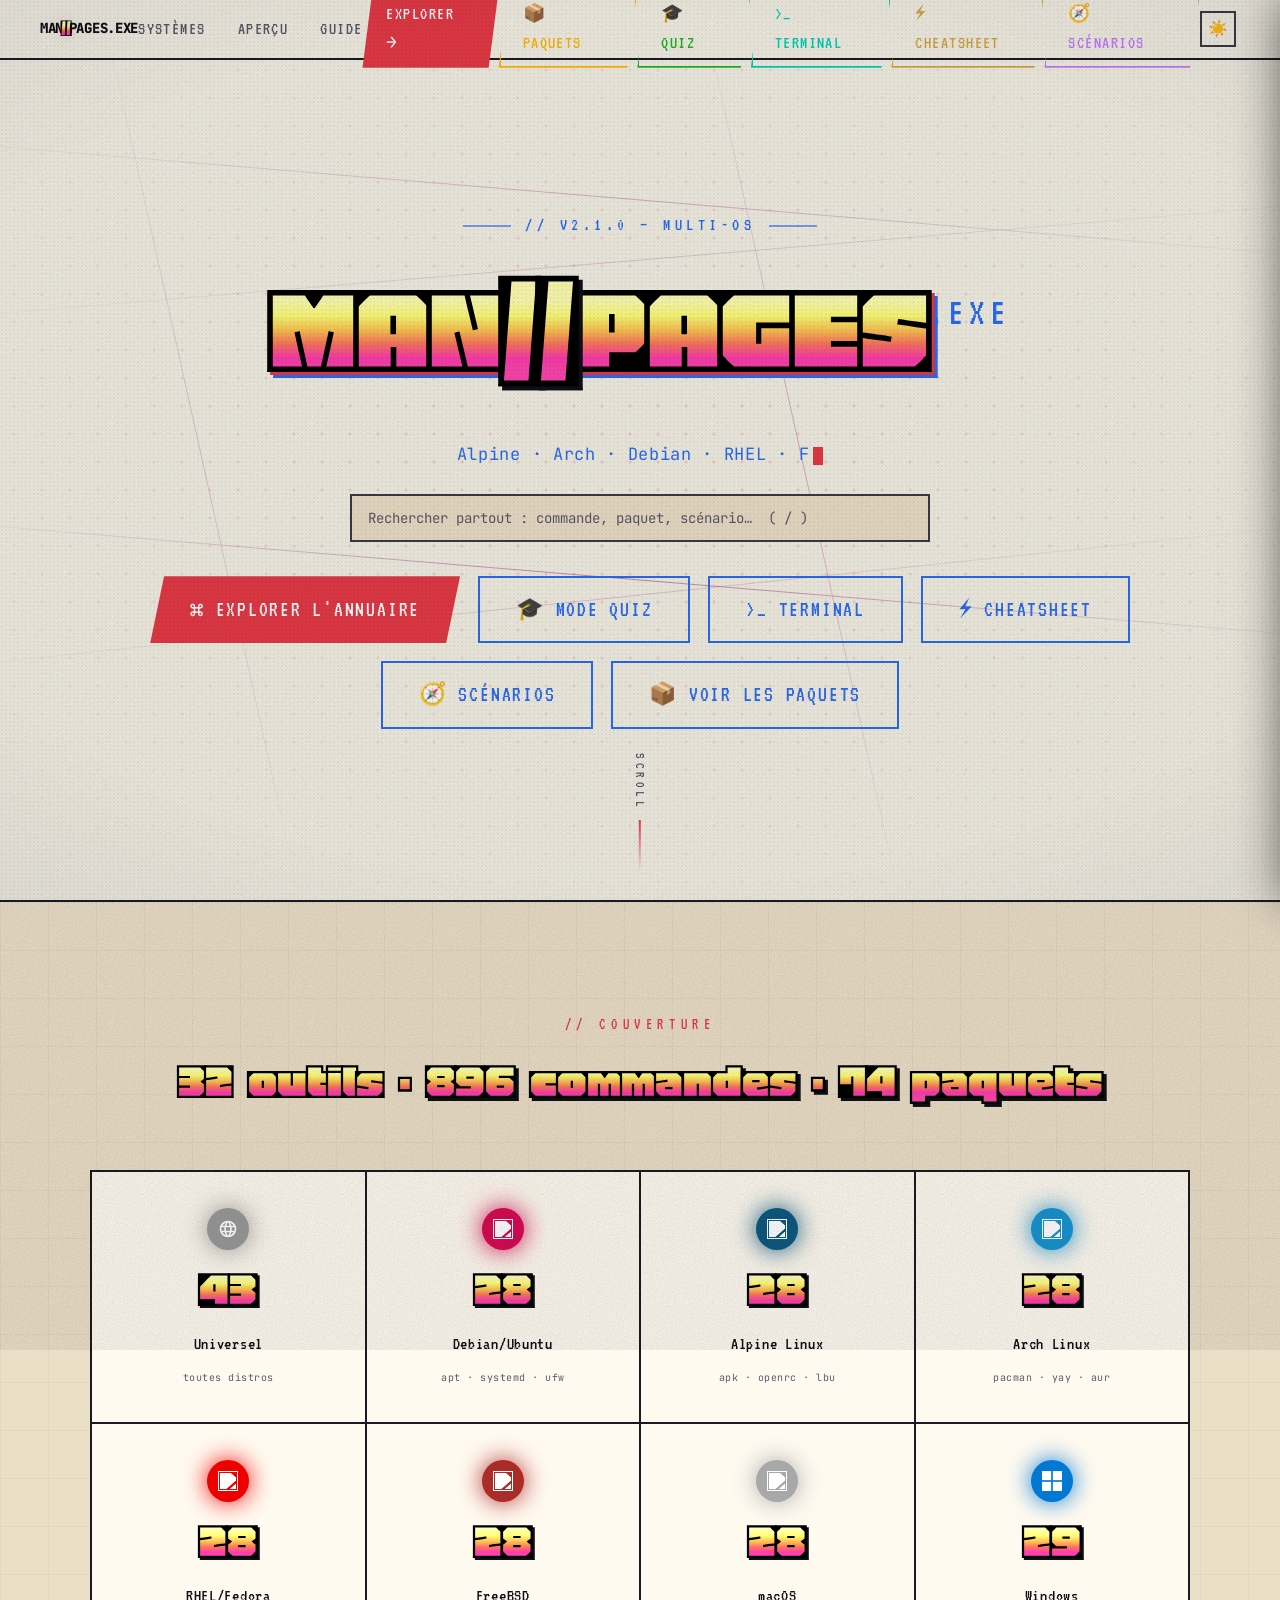
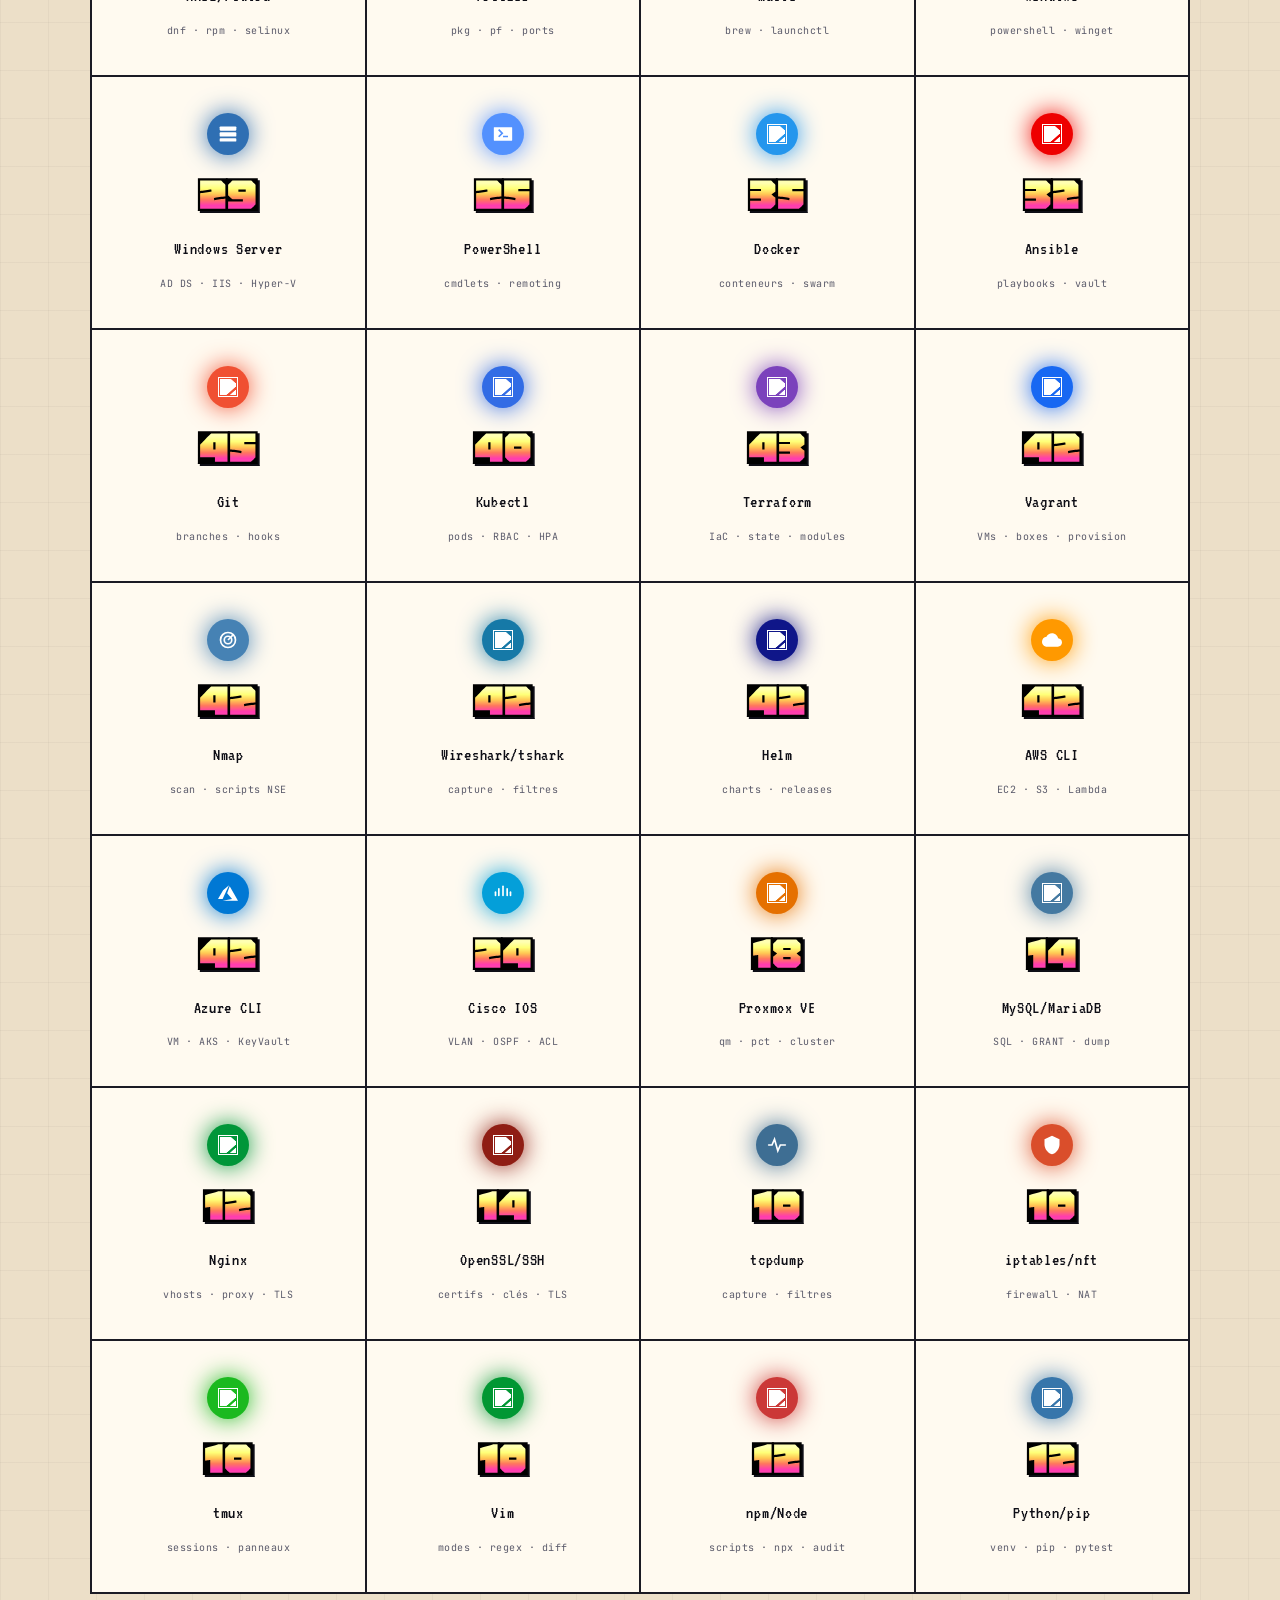
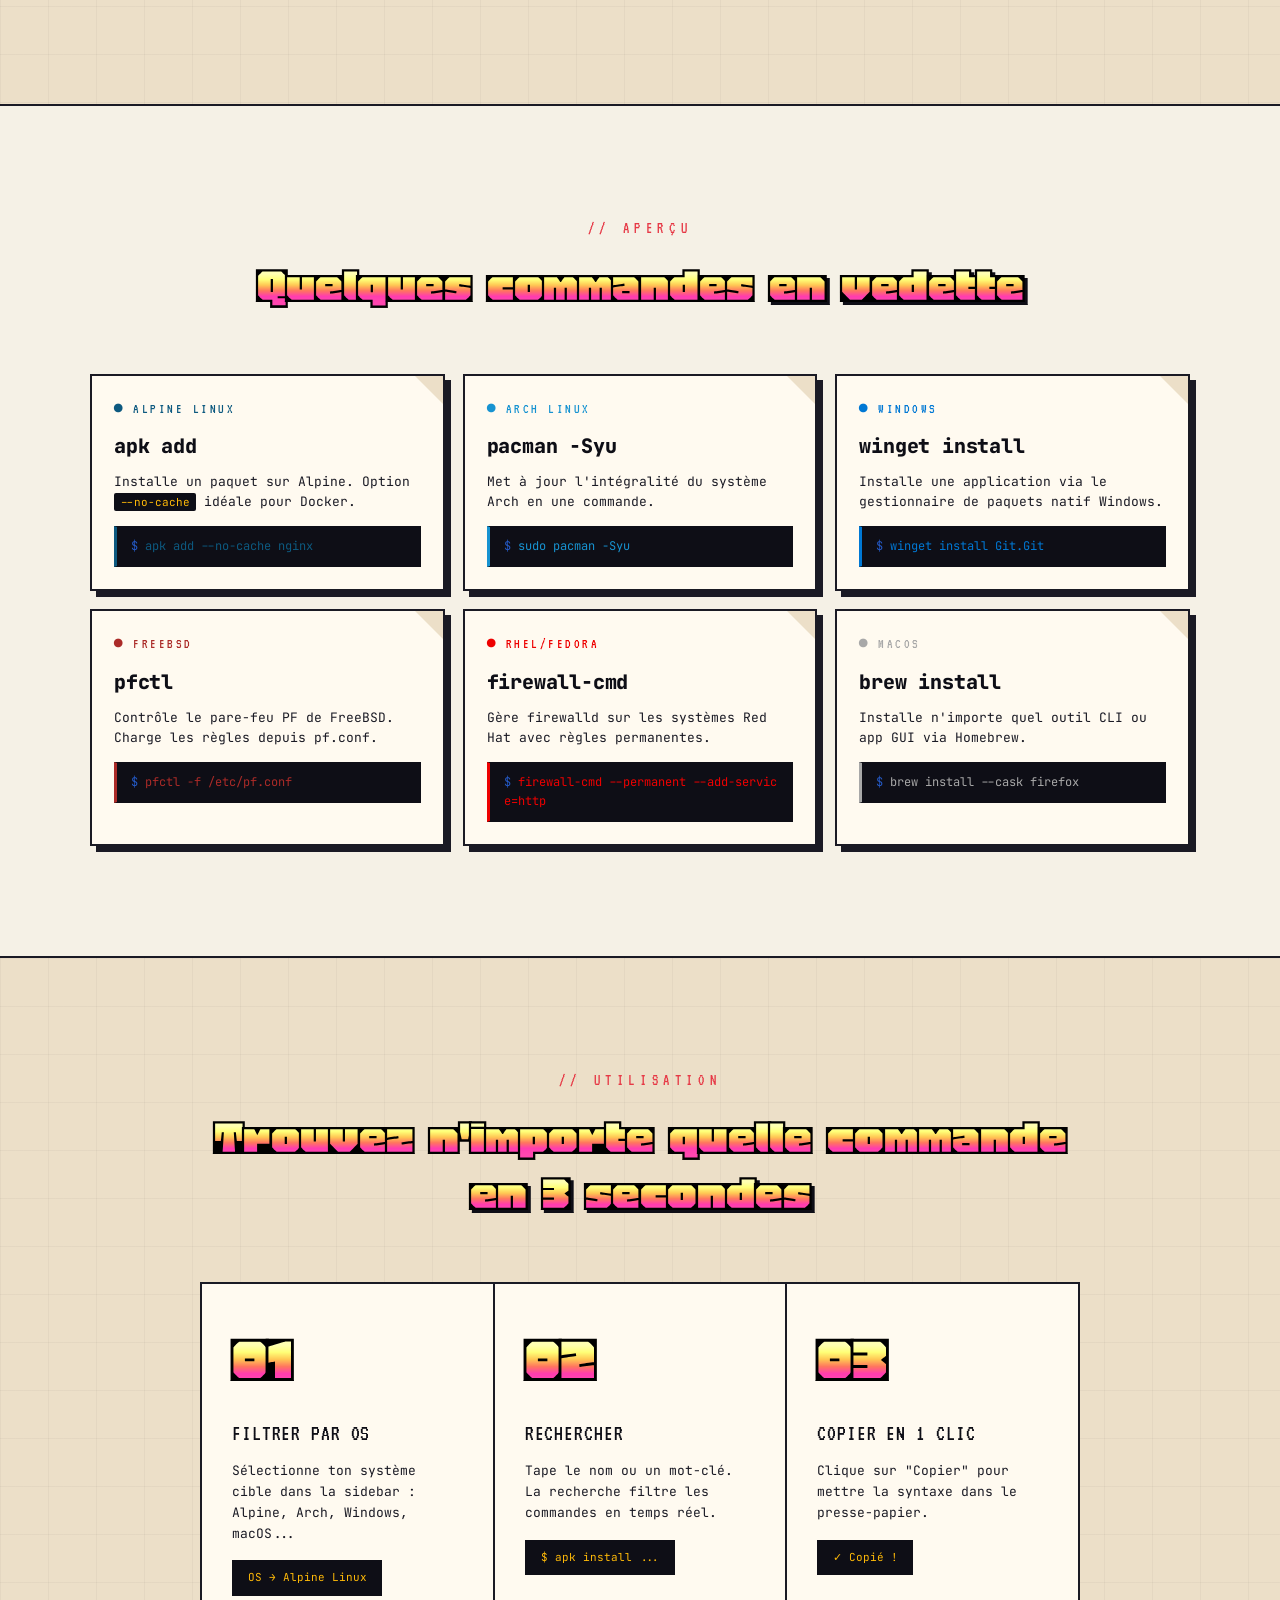
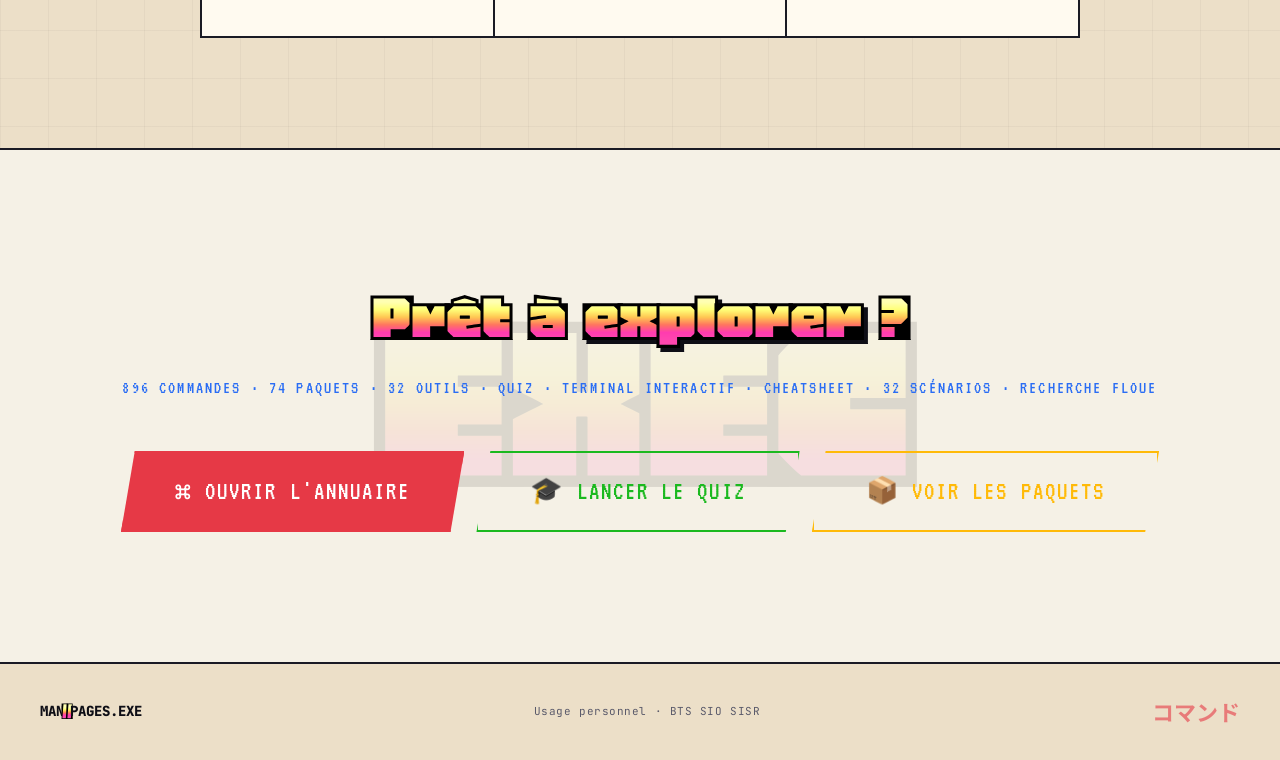
==== commit 3ca0a8c0: "correction" ====
--- a/index.html
+++ b/index.html
@@ -9,9 +9,9 @@
   <link href="https://fonts.googleapis.com/css2?family=JetBrains+Mono:wght@400;600;700;800&family=VT323&family=Honk&family=Noto+Sans+JP:wght@500;700&family=Inter:wght@400;500;600&display=swap" rel="stylesheet"/>
   <link rel="stylesheet" href="style.css"/>
   <link rel="stylesheet" href="mobile-nav.css"/>
-  <link rel="manifest" href="manifest.json?v=3"/>
-  <link rel="icon" href="icons/favicon-32.png?v=3"/>
-  <link rel="apple-touch-icon" href="icons/apple-touch-icon.png?v=3"/>
+  <link rel="manifest" href="manifest.json"/>
+  <link rel="icon" href="icons/favicon-32.png"/>
+  <link rel="apple-touch-icon" href="icons/apple-touch-icon.png"/>
   <meta name="theme-color" content="#0f0820"/>
   <script>/* Thème : préférence sauvegardée, sinon réglage système */(function(){var t=localStorage.getItem('mpx-theme');if(!t)t=window.matchMedia&&matchMedia('(prefers-color-scheme: light)').matches?'light':'dark';document.documentElement.setAttribute('data-theme',t);})();</script>
 </head>
@@ -30,7 +30,7 @@
     <a href="terminal.html" class="nav-cta" style="background:transparent;border-color:#00d3b8;color:#00d3b8">&gt;_ Terminal</a>
     <a href="cheatsheet.html" class="nav-cta" style="background:transparent;border-color:#d4a843;color:#d4a843">⚡ Cheatsheet</a>
     <a href="scenarios.html" class="nav-cta" style="background:transparent;border-color:#c77dff;color:#c77dff">🧭 Scénarios</a>
-    <button class="theme-toggle" id="themeToggle" title="Changer le thème" data-testid="theme-toggle-btn">
+    <button class="theme-toggle" id="themeToggle" title="Changer le thème" aria-label="Changer le thème" data-testid="theme-toggle-btn">
       <svg class="icon-moon" viewBox="0 0 24 24" fill="none" stroke="currentColor" stroke-width="2"><path d="M21 12.79A9 9 0 1111.21 3 7 7 0 0021 12.79z"/></svg>
       <svg class="icon-sun" viewBox="0 0 24 24" fill="none" stroke="currentColor" stroke-width="2"><circle cx="12" cy="12" r="5"/><line x1="12" y1="1" x2="12" y2="3"/><line x1="12" y1="21" x2="12" y2="23"/><line x1="4.22" y1="4.22" x2="5.64" y2="5.64"/><line x1="18.36" y1="18.36" x2="19.78" y2="19.78"/><line x1="1" y1="12" x2="3" y2="12"/><line x1="21" y1="12" x2="23" y2="12"/><line x1="4.22" y1="19.78" x2="5.64" y2="18.36"/><line x1="18.36" y1="5.64" x2="19.78" y2="4.22"/></svg>
     </button>
--- a/mobile-nav.css
+++ b/mobile-nav.css
@@ -128,8 +128,10 @@
 
 body.mnav-lock { overflow: hidden; }
 
-/* ── Bascule responsive : on montre le hamburger, on cache les piles de liens ── */
-@media (max-width: 760px) {
+/* ── Bascule responsive : on montre le hamburger, on cache les piles de liens ──
+   Aligné sur le breakpoint du burger de filtres de commands.html (860px) pour
+   éviter une zone intermédiaire (761–860px) où les deux comportements différaient. */
+@media (max-width: 860px) {
   .mnav-toggle { display: inline-flex; }
 
   /* piles de navigation textuelles → remplacées par le drawer */
@@ -139,7 +141,27 @@
   /* commands.html : désencombre pour laisser la place au hamburger.
      L'export PDF reste dispo sur desktop ; le compteur libère la barre. */
   .print-btn { display: none !important; }
-  .nav-right { gap: 8px !important; }
+  .nav-right { gap: 8px !important; flex-wrap: nowrap; }
   #resultCount { display: none !important; }
   #searchInput { padding-right: 14px !important; }
+
+  /* le logo et la recherche ne doivent jamais forcer un débordement de la nav */
+  .nav-logo { overflow: hidden; text-overflow: ellipsis; white-space: nowrap; min-width: 0; }
+  .search-wrap { min-width: 0; flex: 1 1 auto; }
 }
+
+/* ── Écrans étroits (téléphones) : commands.html a trop de boutons pour la
+   largeur disponible (filtres + aléatoire + favoris + menu du site).
+   On simplifie pour que la barre ne déborde plus. ── */
+@media (max-width: 480px) {
+  /* bouton "commande aléatoire" : agréable mais superflu sur petit écran,
+     on le masque pour éviter que les icônes débordent de la nav */
+  #randomBtn { display: none !important; }
+
+  /* favoris : on garde juste l'icône, le compteur numérique prend trop de place */
+  #favToggle #favCount { display: none; }
+  #favToggle { padding: 0 8px !important; gap: 0 !important; }
+
+  .nav-right { gap: 6px !important; }
+  .nav-logo { font-size: 10px !important; }
+}
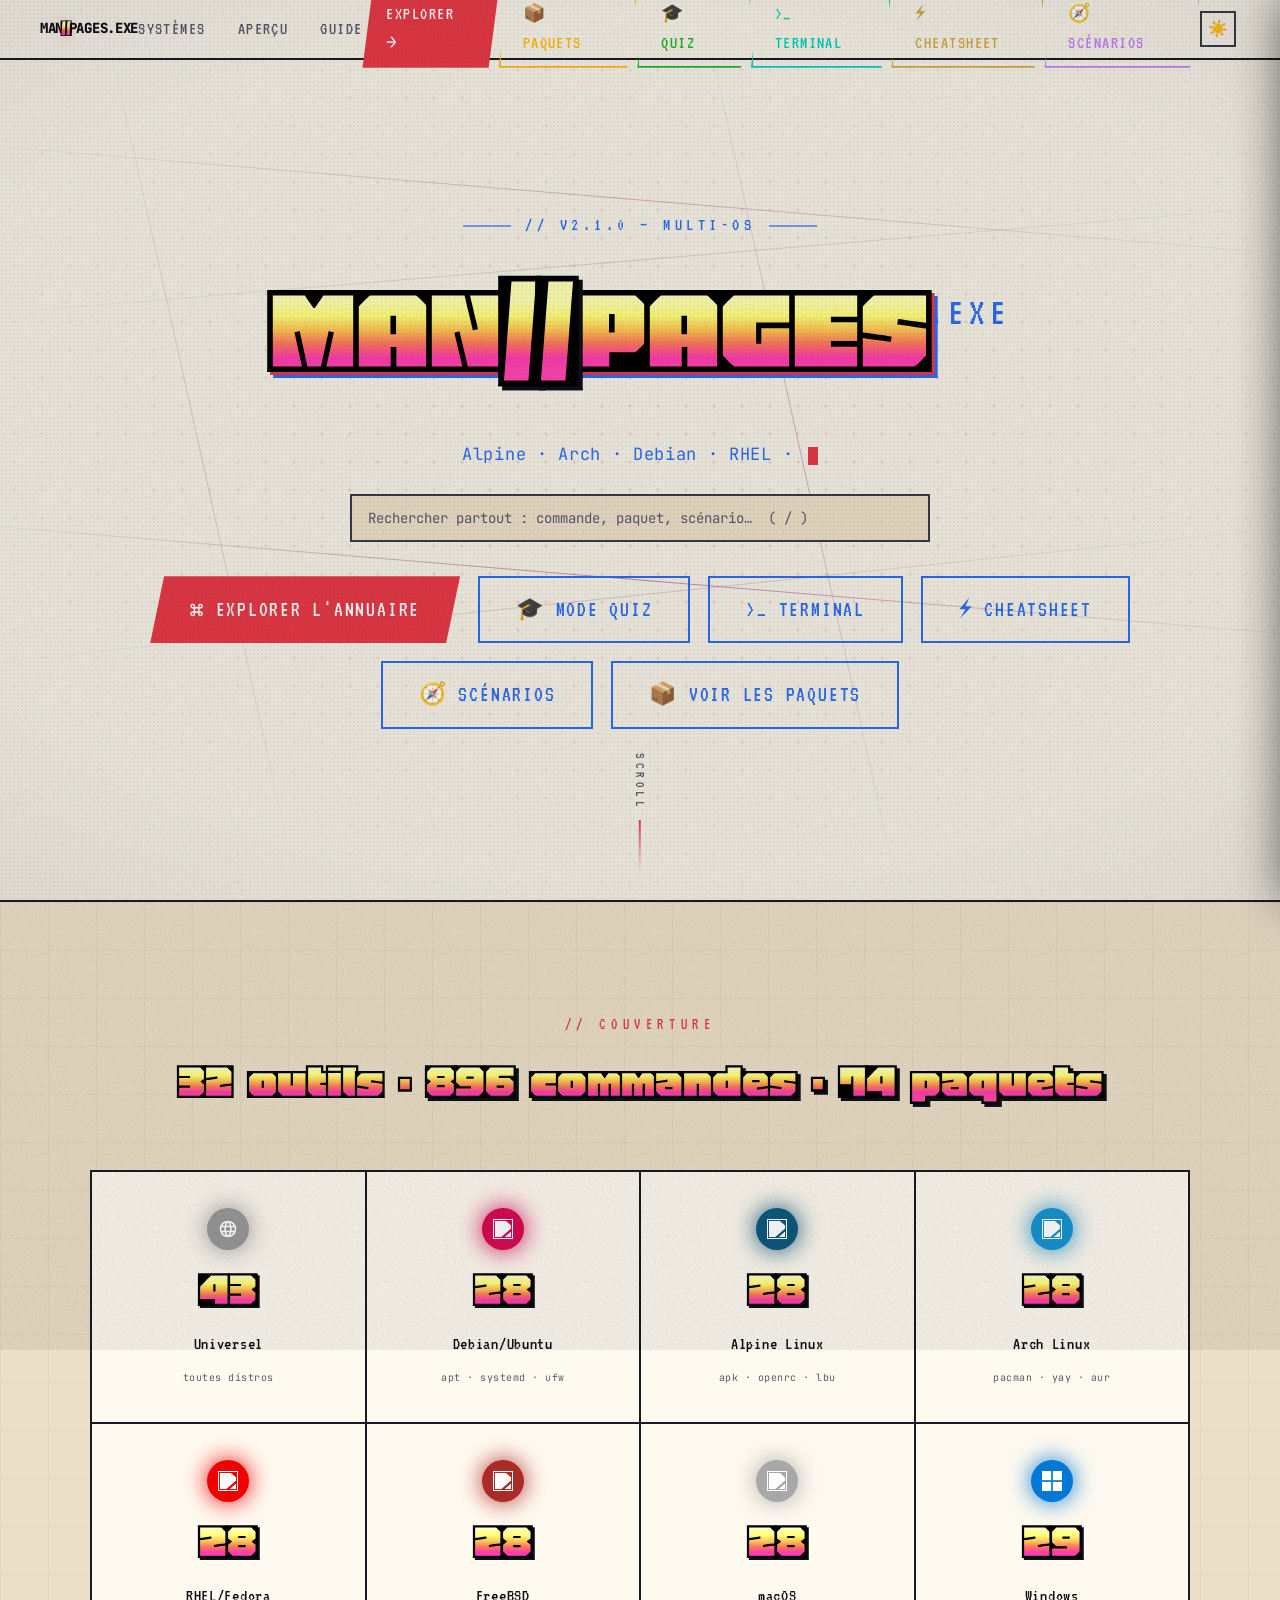
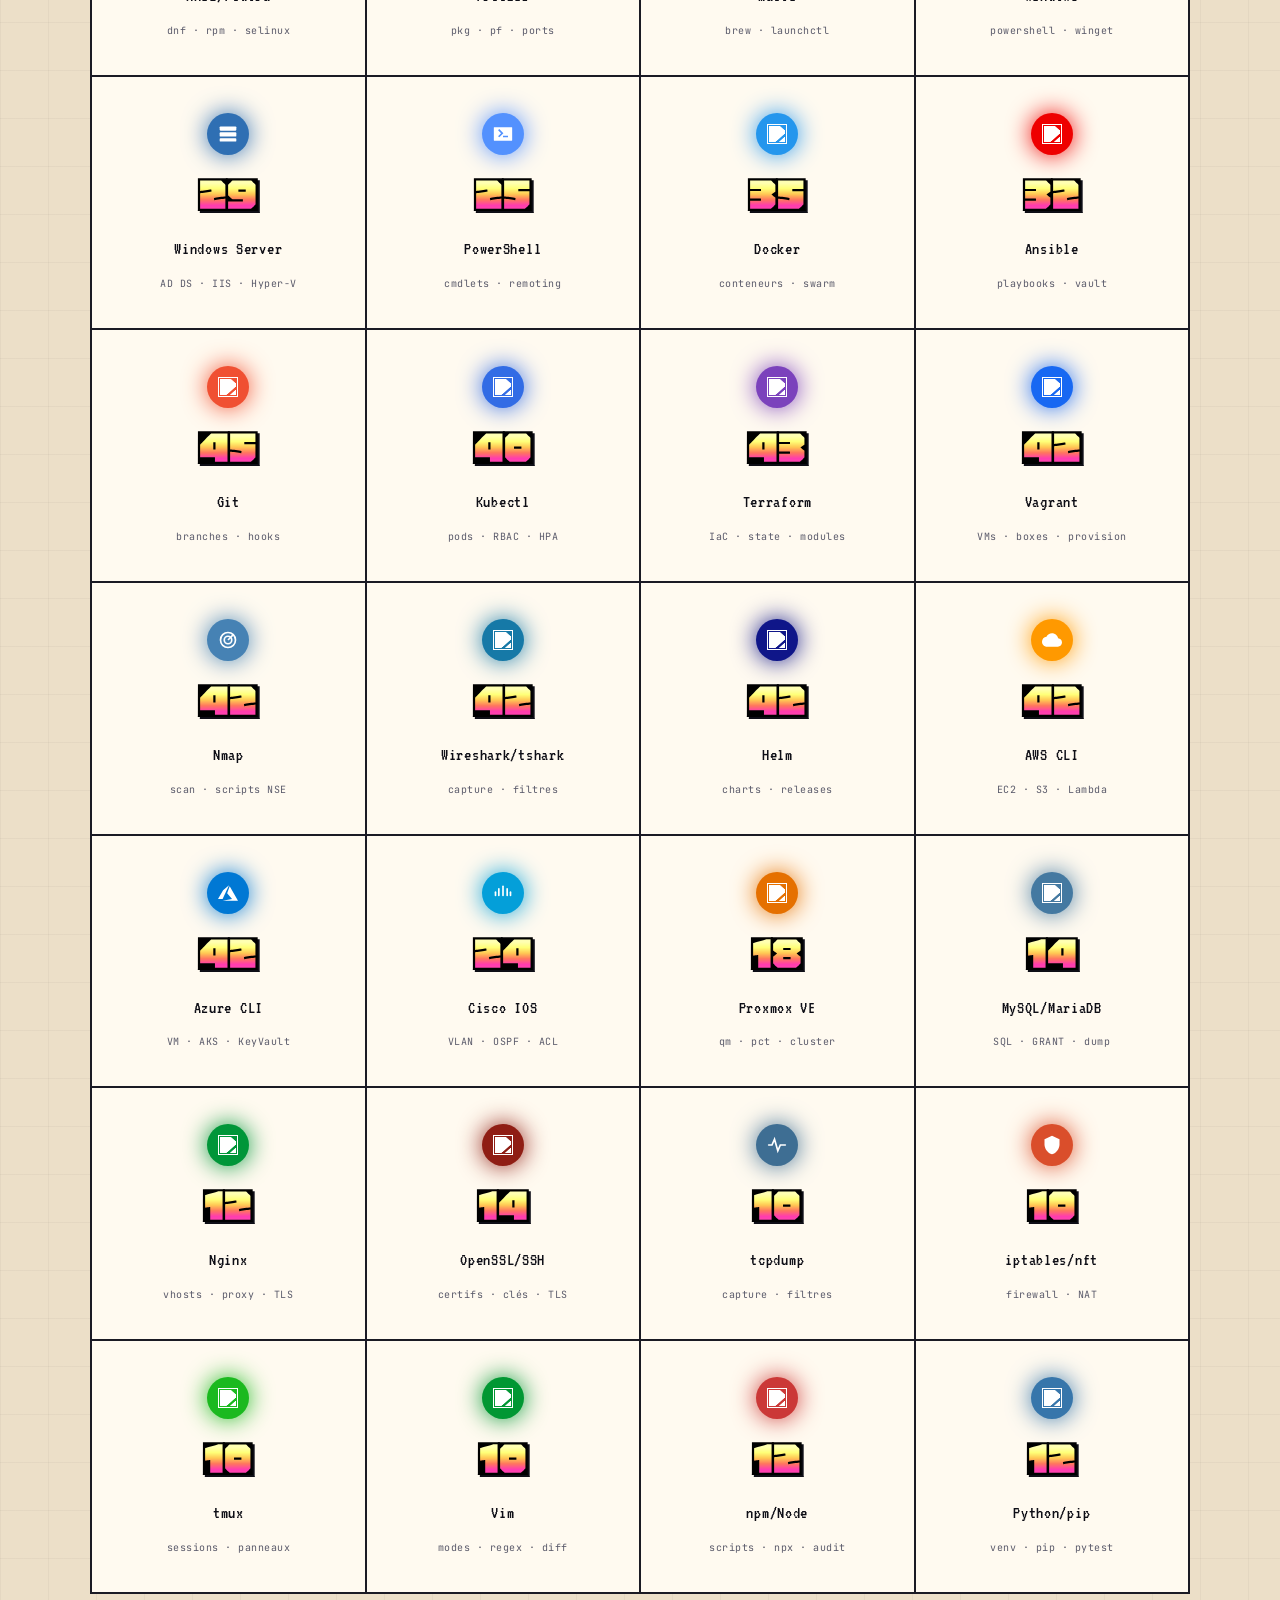
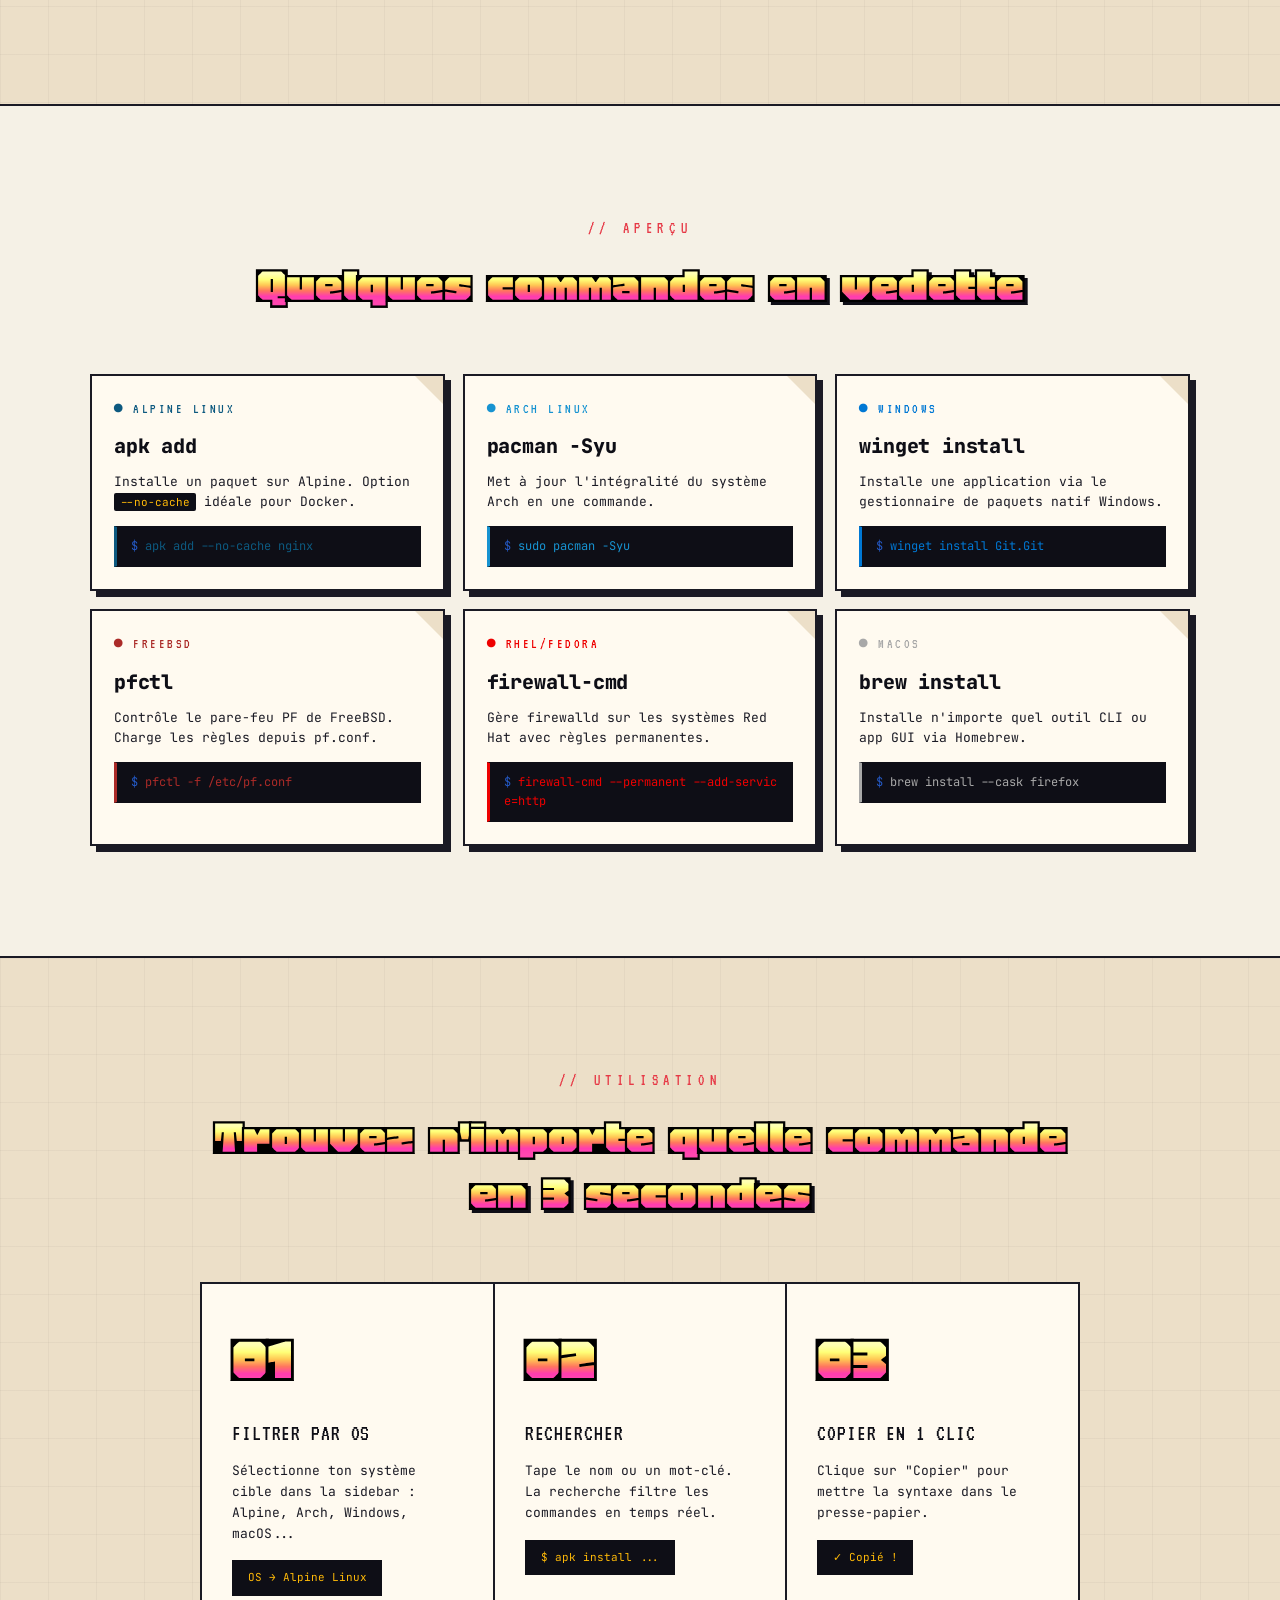
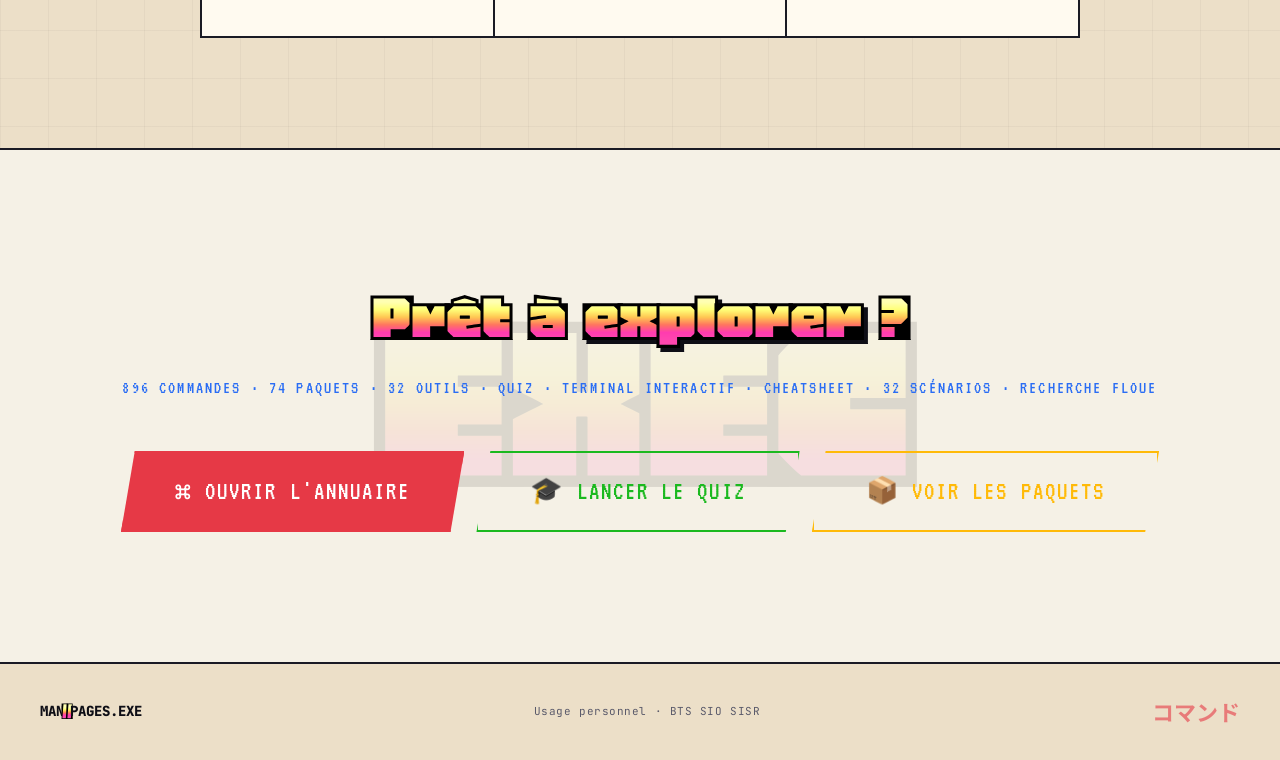
==== commit 6cf48d08: "reorganisation" ====
--- a/index.html
+++ b/index.html
@@ -7,8 +7,8 @@
   <link rel="preconnect" href="https://fonts.googleapis.com"/>
   <link rel="preconnect" href="https://fonts.gstatic.com" crossorigin/>
   <link href="https://fonts.googleapis.com/css2?family=JetBrains+Mono:wght@400;600;700;800&family=VT323&family=Honk&family=Noto+Sans+JP:wght@500;700&family=Inter:wght@400;500;600&display=swap" rel="stylesheet"/>
-  <link rel="stylesheet" href="style.css"/>
-  <link rel="stylesheet" href="mobile-nav.css"/>
+  <link rel="stylesheet" href="css/style.css"/>
+  <link rel="stylesheet" href="css/mobile-nav.css"/>
   <link rel="manifest" href="manifest.json"/>
   <link rel="icon" href="icons/favicon-32.png"/>
   <link rel="apple-touch-icon" href="icons/apple-touch-icon.png"/>
@@ -454,9 +454,9 @@
       installBtn.classList.add('hidden');
     });
   </script>
-  <script src="global-search.js"></script>
-  <script src="theme.js"></script>
-  <script src="arcade-fun.js"></script>
-  <script src="mobile-nav.js"></script>
+  <script src="js/global-search.js"></script>
+  <script src="js/theme.js"></script>
+  <script src="js/arcade-fun.js"></script>
+  <script src="js/mobile-nav.js"></script>
 </body>
 </html>
--- a/css/style.css
+++ b/css/style.css
@@ -0,0 +1,1197 @@
+/* ════════════════════════════════════════════════════════════════
+   MANPAGES.EXE — style.css (landing)
+   THEME: After Dark Arcade (dark)  ·  Shōnen Paper (light)
+   ════════════════════════════════════════════════════════════════ */
+
+:root,
+[data-theme="dark"] {
+  /* ── AFTER DARK ARCADE ─────────────────── */
+  --bg:        #0f0820;
+  --bg2:       #160d2e;
+  --bg3:       #1f1340;
+  --border:    #2d1f5a;
+  --border2:   #3d2a73;
+
+  --accent:    #ff2e88;   /* rose néon */
+  --accent-2:  #5ce1ff;   /* cyan vaporwave */
+  --accent-3:  #ffd60a;   /* jaune Pikachu */
+  --accent-dim:#a01e5a;
+  --accent-glow: rgba(255,46,136,0.18);
+
+  --ink:       #f5f0e1;   /* ivoire titres */
+  --text:      #d9d2e8;
+  --muted:     #8576b8;
+
+  --shadow:    0 12px 40px rgba(0,0,0,0.55);
+  --shadow-hard: 6px 6px 0 #000;
+  --grid:      rgba(255,255,255,0.025);
+
+  --mono:      'JetBrains Mono', ui-monospace, monospace;
+  --pixel:     'VT323', 'JetBrains Mono', monospace;
+  --display:   'Honk', 'Rubik Mono One', 'JetBrains Mono', monospace;
+  --jp:        'Noto Sans JP', sans-serif;
+}
+
+[data-theme="light"] {
+  /* ── SHŌNEN PAPER ──────────────────────── */
+  --bg:        #f5f1e6;
+  --bg2:       #ecdfc8;
+  --bg3:       #fffaf0;
+  --border:    #1a1a24;
+  --border2:   #3a3a44;
+
+  --accent:    #e63946;   /* rouge tampon */
+  --accent-2:  #2a6df4;   /* bleu Doraemon */
+  --accent-3:  #ffba08;   /* jaune highlight */
+  --accent-dim:#a01927;
+  --accent-glow: rgba(230,57,70,0.14);
+
+  --ink:       #0e0e16;
+  --text:      #1a1a24;
+  --muted:     #5a5a6a;
+
+  --shadow:    0 6px 0 rgba(26,26,36,0.18);
+  --shadow-hard: 6px 6px 0 #1a1a24;
+  --grid:      rgba(26,26,36,0.04);
+}
+
+[data-theme="matrix"] {
+  /* ── MATRIX TERMINAL ───────────────────── */
+  --bg:        #020a04;
+  --bg2:       #04140a;
+  --bg3:       #082114;
+  --border:    #0f3d22;
+  --border2:   #155931;
+
+  --accent:    #00ff66;   /* vert phosphore */
+  --accent-2:  #4dffb8;   /* vert menthe */
+  --accent-3:  #eaff00;   /* jaune radioactif */
+  --accent-dim:#00993d;
+  --accent-glow: rgba(0,255,102,0.15);
+
+  --ink:       #d8ffe0;
+  --text:      #a8e6b8;
+  --muted:     #3f8a58;
+
+  --shadow:    0 12px 40px rgba(0,0,0,0.6);
+  --shadow-hard: 6px 6px 0 #000;
+  --grid:      rgba(0,255,102,0.03);
+}
+
+[data-theme="crt"] {
+  /* ── AMBER CRT ─────────────────────────── */
+  --bg:        #140b01;
+  --bg2:       #1e1204;
+  --bg3:       #2a1a08;
+  --border:    #4a2e0d;
+  --border2:   #66400f;
+
+  --accent:    #ffb000;   /* ambre P3 */
+  --accent-2:  #ff7b26;   /* orange chaud */
+  --accent-3:  #ffe066;   /* jaune pâle */
+  --accent-dim:#a06e00;
+  --accent-glow: rgba(255,176,0,0.16);
+
+  --ink:       #ffe8c2;
+  --text:      #f0c98d;
+  --muted:     #8f6a35;
+
+  --shadow:    0 12px 40px rgba(0,0,0,0.6);
+  --shadow-hard: 6px 6px 0 #000;
+  --grid:      rgba(255,176,0,0.03);
+}
+
+[data-theme="synthwave"] {
+  /* ── SYNTHWAVE ─────────────────────────── */
+  --bg:        #050b1e;
+  --bg2:       #0a1430;
+  --bg3:       #101d45;
+  --border:    #1d3a6e;
+  --border2:   #2a4f8f;
+
+  --accent:    #c77dff;   /* violet néon */
+  --accent-2:  #00e5ff;   /* cyan électrique */
+  --accent-3:  #ff9e00;   /* orange coucher de soleil */
+  --accent-dim:#7b3fbf;
+  --accent-glow: rgba(199,125,255,0.18);
+
+  --ink:       #eaf2ff;
+  --text:      #c9d8f0;
+  --muted:     #5f7bab;
+
+  --shadow:    0 12px 40px rgba(0,0,0,0.6);
+  --shadow-hard: 6px 6px 0 #000;
+  --grid:      rgba(0,229,255,0.03);
+}
+
+/* ── RESET ──────────────────────────────────────────── */
+*, *::before, *::after { box-sizing: border-box; margin: 0; padding: 0; }
+html { scroll-behavior: smooth; }
+body {
+  background: var(--bg);
+  color: var(--text);
+  font-family: var(--mono);
+  font-size: 15px;
+  line-height: 1.6;
+  overflow-x: hidden;
+  cursor: url("data:image/svg+xml;utf8,<svg xmlns='http://www.w3.org/2000/svg' width='20' height='20' viewBox='0 0 20 20'><polygon points='2,1 2,15 6,11 9,18 11,17 8,10 14,10' fill='%23ff2e88' stroke='%23000' stroke-width='1'/></svg>") 2 2, auto;
+}
+[data-theme="light"] body {
+  cursor: url("data:image/svg+xml;utf8,<svg xmlns='http://www.w3.org/2000/svg' width='20' height='20' viewBox='0 0 20 20'><polygon points='2,1 2,15 6,11 9,18 11,17 8,10 14,10' fill='%23e63946' stroke='%23000' stroke-width='1.5'/></svg>") 2 2, auto;
+}
+::selection { background: var(--accent); color: #fff; }
+
+/* ── GLOBAL CRT OVERLAY ─────────────────────────────── */
+body::before {
+  content: '';
+  position: fixed;
+  inset: 0;
+  pointer-events: none;
+  z-index: 9998;
+  background:
+    /* vignette */
+    radial-gradient(ellipse 100% 80% at 50% 50%, transparent 50%, rgba(0,0,0,0.45) 100%),
+    /* scanlines */
+    repeating-linear-gradient(0deg, transparent 0, transparent 2px, rgba(0,0,0,0.07) 2px, rgba(0,0,0,0.07) 3px);
+  mix-blend-mode: multiply;
+  opacity: 0.85;
+}
+[data-theme="light"] body::before {
+  background:
+    radial-gradient(ellipse 100% 80% at 50% 50%, transparent 60%, rgba(26,26,36,0.12) 100%),
+    /* halftone dots */
+    radial-gradient(circle, rgba(26,26,36,0.08) 1px, transparent 1.5px);
+  background-size: auto, 4px 4px;
+  opacity: 0.6;
+}
+
+/* Grain noise */
+body::after {
+  content: '';
+  position: fixed;
+  inset: -50%;
+  pointer-events: none;
+  z-index: 9997;
+  background-image: url("data:image/svg+xml;utf8,<svg xmlns='http://www.w3.org/2000/svg' width='200' height='200'><filter id='n'><feTurbulence type='fractalNoise' baseFrequency='0.9' numOctaves='2'/><feColorMatrix values='0 0 0 0 0  0 0 0 0 0  0 0 0 0 0  0 0 0 0.4 0'/></filter><rect width='100%' height='100%' filter='url(%23n)'/></svg>");
+  opacity: 0.18;
+  mix-blend-mode: overlay;
+}
+[data-theme="light"] body::after { opacity: 0.32; mix-blend-mode: multiply; }
+
+/* ── NAV ────────────────────────────────────────────── */
+.nav {
+  position: fixed;
+  top: 0; left: 0; right: 0;
+  z-index: 100;
+  height: 60px;
+  display: flex;
+  align-items: center;
+  justify-content: space-between;
+  padding: 0 40px;
+  background: color-mix(in srgb, var(--bg) 88%, transparent);
+  backdrop-filter: blur(14px);
+  border-bottom: 2px solid var(--border);
+}
+[data-theme="light"] .nav { border-bottom: 2px solid var(--border); }
+
+.nav-logo {
+  font-family: var(--mono);
+  font-size: 14px;
+  font-weight: 800;
+  color: var(--ink);
+  letter-spacing: -0.02em;
+  text-transform: uppercase;
+}
+.nav-logo span {
+  color: var(--accent);
+  font-family: var(--display);
+  font-weight: 400;
+  font-size: 1.4em;
+  vertical-align: -0.05em;
+  margin: 0 -2px;
+  text-shadow: 0 0 12px var(--accent-glow);
+}
+
+.nav-links { display: flex; gap: 32px; }
+.nav-links a {
+  font-family: var(--pixel);
+  font-size: 18px;
+  color: var(--muted);
+  text-decoration: none;
+  letter-spacing: 0.08em;
+  text-transform: uppercase;
+  transition: color 0.15s, text-shadow 0.15s;
+}
+.nav-links a:hover { color: var(--accent-2); text-shadow: 0 0 12px var(--accent-2); }
+
+.nav-cta {
+  font-family: var(--pixel);
+  font-size: 18px;
+  font-weight: 400;
+  color: #0f0820;
+  background: var(--accent);
+  border: 2px solid var(--accent);
+  padding: 8px 22px;
+  cursor: pointer;
+  text-decoration: none;
+  clip-path: polygon(10px 0%, 100% 0%, calc(100% - 10px) 100%, 0% 100%);
+  transition: all 0.15s;
+  letter-spacing: 0.08em;
+  display: inline-block;
+  text-transform: uppercase;
+  box-shadow: 0 0 0 0 var(--accent-2);
+}
+[data-theme="light"] .nav-cta { color: #fff; }
+.nav-cta:hover {
+  background: var(--accent-3);
+  border-color: var(--accent-3);
+  color: #0f0820;
+  box-shadow: 4px 4px 0 0 var(--accent-2);
+  transform: translate(-2px, -2px);
+}
+
+.install-btn {
+  font-family: var(--pixel);
+  font-size: 16px;
+  color: var(--accent-2);
+  background: transparent;
+  border: 2px solid var(--accent-2);
+  padding: 6px 14px;
+  cursor: pointer;
+  letter-spacing: 0.08em;
+  transition: all 0.15s;
+  margin-left: 4px;
+  text-transform: uppercase;
+}
+.install-btn:hover { background: var(--accent-2); color: #0f0820; }
+.install-btn.hidden { display: none; }
+
+/* Theme toggle button (added in nav) */
+.theme-toggle {
+  background: transparent;
+  border: 2px solid var(--border2);
+  color: var(--accent-3);
+  width: 36px; height: 36px;
+  display: inline-flex;
+  align-items: center;
+  justify-content: center;
+  cursor: pointer;
+  transition: all 0.15s;
+  flex-shrink: 0;
+  margin-right: 4px;
+}
+.theme-toggle:hover { border-color: var(--accent); color: var(--accent); transform: rotate(15deg); }
+.theme-toggle svg { width: 16px; height: 16px; }
+.icon-sun { display: none; }
+.icon-moon { display: block; }
+[data-theme="light"] .icon-sun { display: block; }
+[data-theme="light"] .icon-moon { display: none; }
+
+/* ── HERO ───────────────────────────────────────────── */
+.hero {
+  position: relative;
+  min-height: 100vh;
+  display: flex;
+  flex-direction: column;
+  align-items: center;
+  justify-content: center;
+  padding: 100px 40px 60px;
+  overflow: hidden;
+}
+
+/* Speedlines colorisées */
+.speedlines {
+  position: absolute;
+  inset: 0;
+  width: 100%; height: 100%;
+  pointer-events: none;
+  opacity: 0.35;
+  filter: hue-rotate(285deg) saturate(2.5) brightness(1.4);
+}
+[data-theme="light"] .speedlines {
+  opacity: 0.5;
+  filter: hue-rotate(0deg) saturate(2.5) brightness(0.55);
+}
+
+/* Halftone → réseau de gros points arcade */
+.halftone {
+  position: absolute;
+  inset: 0;
+  background-image: radial-gradient(circle, var(--accent) 1.5px, transparent 1.8px);
+  background-size: 28px 28px;
+  opacity: 0.08;
+  pointer-events: none;
+  mask-image: radial-gradient(ellipse 80% 70% at 50% 50%, black 20%, transparent 100%);
+}
+[data-theme="light"] .halftone { opacity: 0.13; }
+
+.scanlines { display: none; } /* géré globalement via body::before */
+
+.hero-inner {
+  position: relative;
+  z-index: 2;
+  text-align: center;
+  max-width: 1000px;
+}
+
+/* Eyebrow tag */
+.eyebrow {
+  font-family: var(--pixel);
+  font-size: 18px;
+  color: var(--accent-2);
+  letter-spacing: 0.25em;
+  text-transform: uppercase;
+  margin-bottom: 28px;
+  display: flex;
+  align-items: center;
+  justify-content: center;
+  gap: 14px;
+  text-shadow: 0 0 18px var(--accent-2);
+}
+[data-theme="light"] .eyebrow { color: var(--accent-2); text-shadow: none; }
+.eyebrow::before, .eyebrow::after {
+  content: '';
+  display: block;
+  height: 2px;
+  width: 48px;
+  background: var(--accent-2);
+  opacity: 0.6;
+}
+
+/* HERO TITLE — Honk display font with chromatic aberration on hover */
+.hero-title {
+  font-family: var(--display);
+  font-weight: 400;
+  font-size: clamp(64px, 11vw, 140px);
+  line-height: 0.92;
+  letter-spacing: -0.01em;
+  color: var(--ink);
+  margin-bottom: 12px;
+  position: relative;
+  display: inline-block;
+  text-shadow:
+    0 0 1px var(--accent),
+    0 6px 0 rgba(0,0,0,0.25);
+  transition: transform 0.25s ease;
+}
+[data-theme="light"] .hero-title {
+  color: var(--ink);
+  text-shadow:
+    3px 3px 0 var(--accent),
+    6px 6px 0 var(--accent-2);
+}
+.hero-title:hover { transform: translate(-2px, -2px) rotate(-1deg); }
+
+/* The slash → sword stroke */
+.hero-title .slash {
+  display: inline-block;
+  color: var(--accent);
+  position: relative;
+  animation: swordPulse 3.5s ease-in-out infinite;
+  text-shadow:
+    0 0 18px var(--accent),
+    0 0 32px var(--accent);
+  font-family: var(--display);
+}
+[data-theme="light"] .hero-title .slash { text-shadow: 4px 4px 0 var(--ink); }
+
+@keyframes swordPulse {
+  0%, 100% { transform: skewX(-8deg) translateY(0); filter: brightness(1); }
+  50%      { transform: skewX(-8deg) translateY(-4px); filter: brightness(1.5); }
+}
+
+/* Sword-stroke flash that sweeps the slash periodically */
+.hero-title .slash::after {
+  content: '';
+  position: absolute;
+  top: -10%; left: -30%;
+  width: 160%; height: 120%;
+  background: linear-gradient(115deg,
+    transparent 0%,
+    transparent 38%,
+    var(--accent-3) 48%,
+    #fff 50%,
+    var(--accent-3) 52%,
+    transparent 62%,
+    transparent 100%);
+  mix-blend-mode: screen;
+  opacity: 0;
+  pointer-events: none;
+  animation: swordSlash 5s ease-in-out infinite;
+}
+[data-theme="light"] .hero-title .slash::after { mix-blend-mode: multiply; }
+@keyframes swordSlash {
+  0%, 75%   { opacity: 0; transform: translateX(-40%); }
+  80%       { opacity: 1; }
+  100%      { opacity: 0; transform: translateX(40%); }
+}
+
+.hero-title .exe {
+  font-family: var(--pixel);
+  font-size: 0.28em;
+  color: var(--accent-2);
+  vertical-align: super;
+  letter-spacing: 0.12em;
+  text-shadow: 0 0 16px var(--accent-2);
+}
+[data-theme="light"] .hero-title .exe { color: var(--accent-2); text-shadow: none; }
+
+/* Chromatic aberration on hover */
+.hero-title::before, .hero-title::after {
+  content: attr(data-text);
+  position: absolute;
+  top: 0; left: 0;
+  width: 100%; height: 100%;
+  font-family: var(--display);
+  font-weight: 400;
+  font-size: inherit;
+  letter-spacing: inherit;
+  pointer-events: none;
+  opacity: 0;
+  transition: opacity 0.2s, transform 0.2s;
+  mix-blend-mode: screen;
+}
+.hero-title::before { color: var(--accent); }
+.hero-title::after  { color: var(--accent-2); }
+[data-theme="light"] .hero-title::before,
+[data-theme="light"] .hero-title::after { mix-blend-mode: multiply; }
+
+.hero-title:hover::before { opacity: 0.9; transform: translate(-4px, 2px); }
+.hero-title:hover::after  { opacity: 0.9; transform: translate(4px, -2px); }
+
+/* Random glitch occurrence */
+@keyframes ghost1 {
+  0%, 92%, 100% { opacity: 0; transform: none; }
+  93% { opacity: 0.8; transform: translate(-4px, 1px); }
+  95% { opacity: 0.8; transform: translate(3px, -2px); }
+  97% { opacity: 0; transform: none; }
+}
+@keyframes ghost2 {
+  0%, 94%, 100% { opacity: 0; transform: none; }
+  95% { opacity: 0.7; transform: translate(4px, -1px); }
+  97% { opacity: 0.7; transform: translate(-3px, 2px); }
+  99% { opacity: 0; transform: none; }
+}
+.hero-title:not(:hover)::before { animation: ghost1 11s infinite; }
+.hero-title:not(:hover)::after  { animation: ghost2 11s infinite; }
+
+/* Tagline */
+.tagline {
+  font-family: var(--mono);
+  font-size: clamp(14px, 1.6vw, 17px);
+  color: var(--accent-2);
+  margin: 32px 0 52px;
+  letter-spacing: 0.04em;
+  min-height: 1.4em;
+}
+[data-theme="light"] .tagline { color: var(--accent-2); }
+
+/* ── RECHERCHE GLOBALE (accueil) ─────────────────────────── */
+.gsearch {
+  position: relative;
+  max-width: 580px;
+  margin: -26px auto 34px;
+}
+.gsearch input {
+  width: 100%;
+  font-family: var(--mono);
+  font-size: 14px;
+  padding: 13px 16px;
+  background: var(--bg2);
+  border: 2px solid var(--border2);
+  color: var(--text);
+  outline: none;
+  transition: border-color 0.15s, box-shadow 0.15s;
+}
+.gsearch input::placeholder { color: var(--muted); }
+.gsearch input:focus {
+  border-color: var(--accent);
+  box-shadow: 0 0 20px var(--accent-glow);
+}
+.gsearch-results {
+  position: absolute;
+  top: calc(100% + 6px);
+  left: 0; right: 0;
+  background: var(--bg2);
+  border: 2px solid var(--border2);
+  box-shadow: 6px 6px 0 var(--accent-glow);
+  display: none;
+  text-align: left;
+  max-height: 55vh;
+  overflow-y: auto;
+  z-index: 60;
+}
+.gsearch-results.show { display: block; }
+.gs-head {
+  font-family: var(--mono);
+  font-size: 10px;
+  letter-spacing: 2px;
+  text-transform: uppercase;
+  color: var(--muted);
+  padding: 10px 14px 4px;
+}
+.gs-item {
+  display: block;
+  padding: 8px 14px;
+  text-decoration: none;
+  border-left: 3px solid transparent;
+}
+.gs-item:hover, .gs-item.active {
+  background: var(--bg3);
+  border-left-color: var(--accent);
+}
+.gs-name {
+  display: block;
+  font-family: var(--mono);
+  font-weight: 700;
+  font-size: 13px;
+  color: var(--text);
+}
+.gs-desc {
+  display: block;
+  font-size: 11.5px;
+  color: var(--muted);
+  overflow: hidden;
+  text-overflow: ellipsis;
+  white-space: nowrap;
+}
+.gs-empty {
+  padding: 14px;
+  font-family: var(--mono);
+  font-size: 12px;
+  color: var(--muted);
+}
+
+.cursor {
+  display: inline-block;
+  width: 10px;
+  height: 1.05em;
+  background: var(--accent);
+  vertical-align: text-bottom;
+  animation: blink 1s step-end infinite;
+  margin-left: 4px;
+}
+@keyframes blink { 0%,100% { opacity: 1; } 50% { opacity: 0; } }
+
+.hero-btns {
+  display: flex;
+  gap: 18px;
+  justify-content: center;
+  flex-wrap: wrap;
+}
+
+.btn-primary {
+  font-family: var(--pixel);
+  font-size: 22px;
+  font-weight: 400;
+  color: #0f0820;
+  background: var(--accent);
+  border: 2px solid var(--accent);
+  padding: 14px 38px;
+  cursor: pointer;
+  text-decoration: none;
+  clip-path: polygon(14px 0%, 100% 0%, calc(100% - 14px) 100%, 0% 100%);
+  transition: all 0.18s;
+  letter-spacing: 0.08em;
+  display: inline-flex;
+  align-items: center;
+  gap: 10px;
+  text-transform: uppercase;
+  position: relative;
+}
+[data-theme="light"] .btn-primary { color: #fff; }
+.btn-primary:hover {
+  background: var(--accent-3);
+  border-color: var(--accent-3);
+  color: #0f0820;
+  transform: translateY(-3px);
+  text-shadow: 0 0 12px rgba(0,0,0,0.3);
+}
+.btn-primary.btn-lg { font-size: 26px; padding: 18px 52px; }
+
+.btn-outline {
+  font-family: var(--pixel);
+  font-size: 22px;
+  color: var(--accent-2);
+  background: transparent;
+  border: 2px solid var(--accent-2);
+  padding: 14px 36px;
+  cursor: pointer;
+  text-decoration: none;
+  transition: all 0.18s;
+  letter-spacing: 0.08em;
+  display: inline-flex;
+  align-items: center;
+  gap: 10px;
+  text-transform: uppercase;
+}
+.btn-outline:hover {
+  background: var(--accent-2);
+  color: #0f0820;
+  transform: translateY(-3px);
+  box-shadow: 0 0 20px var(--accent-2);
+}
+
+/* Scroll hint */
+.scroll-hint {
+  position: absolute;
+  bottom: 28px;
+  left: 50%;
+  transform: translateX(-50%);
+  z-index: 2;
+  display: flex;
+  flex-direction: column;
+  align-items: center;
+  gap: 10px;
+}
+.scroll-txt {
+  font-family: var(--pixel);
+  font-size: 14px;
+  color: var(--muted);
+  letter-spacing: 0.25em;
+  text-transform: uppercase;
+  writing-mode: vertical-rl;
+}
+.scroll-line {
+  width: 2px;
+  height: 52px;
+  background: linear-gradient(180deg, var(--accent), transparent);
+  animation: scrollAnim 2s ease-in-out infinite;
+}
+@keyframes scrollAnim {
+  0%   { transform: scaleY(0); transform-origin: top; }
+  49%  { transform: scaleY(1); transform-origin: top; }
+  50%  { transform: scaleY(1); transform-origin: bottom; }
+  100% { transform: scaleY(0); transform-origin: bottom; }
+}
+
+/* ── SECTIONS ───────────────────────────────────────── */
+.section { padding: 110px 40px; position: relative; }
+.bg-alt {
+  background: var(--bg2);
+  border-top: 2px solid var(--border);
+  border-bottom: 2px solid var(--border);
+  position: relative;
+}
+.bg-alt::before {
+  content: '';
+  position: absolute;
+  inset: 0;
+  background-image:
+    linear-gradient(var(--grid) 1px, transparent 1px),
+    linear-gradient(90deg, var(--grid) 1px, transparent 1px);
+  background-size: 48px 48px;
+  pointer-events: none;
+}
+
+.section-inner { max-width: 1100px; margin: 0 auto; position: relative; z-index: 1; }
+.section-inner.narrow { max-width: 880px; }
+
+.section-eye {
+  font-family: var(--pixel);
+  font-size: 16px;
+  color: var(--accent);
+  letter-spacing: 0.35em;
+  text-transform: uppercase;
+  text-align: center;
+  margin-bottom: 16px;
+  text-shadow: 0 0 14px var(--accent-glow);
+}
+[data-theme="light"] .section-eye { color: var(--accent); text-shadow: none; }
+
+.section-h {
+  font-family: var(--display);
+  font-size: clamp(36px, 5.2vw, 56px);
+  font-weight: 400;
+  color: var(--ink);
+  text-align: center;
+  margin-bottom: 60px;
+  letter-spacing: -0.01em;
+  line-height: 1;
+}
+.section-h span {
+  color: var(--accent);
+  text-shadow: 0 0 24px var(--accent-glow);
+}
+[data-theme="light"] .section-h span {
+  text-shadow: 3px 3px 0 var(--ink);
+}
+
+/* ── OS GRID ────────────────────────────────────────── */
+.os-grid {
+  display: grid;
+  grid-template-columns: repeat(4, 1fr);
+  gap: 2px;
+  background: var(--border);
+  border: 2px solid var(--border);
+}
+.os-cell {
+  background: var(--bg3);
+  padding: 36px 18px;
+  display: flex;
+  flex-direction: column;
+  align-items: center;
+  gap: 12px;
+  position: relative;
+  overflow: hidden;
+  transition: all 0.2s;
+  cursor: default;
+}
+.os-cell:hover {
+  background: var(--bg2);
+  transform: scale(1.02);
+  z-index: 2;
+}
+.os-cell::before {
+  content: '';
+  position: absolute;
+  top: 0; left: 0; right: 0;
+  height: 3px;
+  background: var(--c, var(--accent));
+  transform: scaleX(0);
+  transition: transform 0.3s;
+  box-shadow: 0 0 14px var(--c, var(--accent));
+}
+.os-cell:hover::before { transform: scaleX(1); }
+
+.os-circle {
+  width: 42px; height: 42px;
+  border-radius: 50%;
+  background: var(--c, var(--accent));
+  position: relative;
+  box-shadow: 0 0 24px var(--c, var(--accent));
+  display: flex;
+  align-items: center;
+  justify-content: center;
+}
+.os-circle img,
+.os-circle svg { width: 20px; height: 20px; }
+.os-circle img { filter: brightness(0) invert(1); }
+/* Repli si une cellule n'a pas de logo : ancien style pastille */
+.os-circle:empty { opacity: 0.22; }
+.os-circle:empty::after {
+  content: '';
+  position: absolute;
+  top: 50%; left: 50%;
+  transform: translate(-50%, -50%);
+  width: 14px; height: 14px;
+  border-radius: 50%;
+  background: var(--c, var(--accent));
+}
+
+.os-num {
+  font-family: var(--display);
+  font-size: 56px;
+  font-weight: 400;
+  color: var(--c, var(--accent));
+  line-height: 1;
+  text-shadow: 0 0 18px currentColor;
+}
+[data-theme="light"] .os-num { text-shadow: 2px 2px 0 var(--ink); }
+
+.os-name {
+  font-family: var(--pixel);
+  font-size: 18px;
+  color: var(--ink);
+  text-align: center;
+  letter-spacing: 0.04em;
+}
+.os-sub {
+  font-family: var(--mono);
+  font-size: 10px;
+  color: var(--muted);
+  text-align: center;
+  letter-spacing: 0.05em;
+}
+
+/* ── PREVIEW CARDS ──────────────────────────────────── */
+.preview-grid {
+  display: grid;
+  grid-template-columns: repeat(3, 1fr);
+  gap: 18px;
+}
+.pcard {
+  background: var(--bg2);
+  border: 2px solid var(--border);
+  padding: 22px;
+  position: relative;
+  overflow: hidden;
+  transition: all 0.22s;
+  border-radius: 0;
+}
+[data-theme="light"] .pcard {
+  background: var(--bg3);
+  box-shadow: var(--shadow-hard);
+}
+/* Manga corner */
+.pcard::before {
+  content: '';
+  position: absolute;
+  top: 0; right: 0;
+  width: 0; height: 0;
+  border-style: solid;
+  border-width: 0 28px 28px 0;
+  border-color: transparent var(--bg) transparent transparent;
+  z-index: 2;
+}
+[data-theme="light"] .pcard::before { border-color: transparent var(--bg2) transparent transparent; }
+
+.pcard::after {
+  content: '';
+  position: absolute;
+  bottom: 0; left: 0; right: 0;
+  height: 3px;
+  background: var(--c, var(--accent));
+  transform: scaleX(0);
+  transform-origin: left;
+  transition: transform 0.3s;
+  box-shadow: 0 0 14px var(--c, var(--accent));
+}
+.pcard:hover::after { transform: scaleX(1); }
+.pcard:hover {
+  border-color: var(--c, var(--accent));
+  transform: translate(-4px, -4px);
+  box-shadow: 8px 8px 0 var(--accent);
+}
+[data-theme="light"] .pcard:hover {
+  box-shadow: 10px 10px 0 var(--accent);
+}
+
+.pcard-os {
+  font-family: var(--pixel);
+  font-size: 14px;
+  font-weight: 400;
+  color: var(--c, var(--accent));
+  letter-spacing: 0.18em;
+  text-transform: uppercase;
+  margin-bottom: 10px;
+  text-shadow: 0 0 10px currentColor;
+}
+[data-theme="light"] .pcard-os { text-shadow: none; }
+
+.pcard-name {
+  font-family: var(--mono);
+  font-size: 20px;
+  font-weight: 800;
+  color: var(--ink);
+  margin-bottom: 10px;
+  letter-spacing: -0.01em;
+}
+.pcard-desc {
+  font-family: var(--mono);
+  font-size: 13px;
+  color: var(--text);
+  margin-bottom: 14px;
+  line-height: 1.55;
+}
+.pcard-desc code {
+  font-family: var(--mono);
+  font-size: 11px;
+  color: var(--accent-3);
+  background: rgba(0,0,0,0.4);
+  padding: 2px 6px;
+  border-radius: 2px;
+}
+[data-theme="light"] .pcard-desc code {
+  background: var(--ink);
+  color: var(--accent-3);
+}
+
+.pcard-cmd {
+  background: rgba(0,0,0,0.45);
+  border: 1px solid var(--border);
+  border-left: 3px solid var(--c, var(--accent));
+  padding: 10px 14px;
+  font-family: var(--mono);
+  font-size: 12px;
+  color: var(--c, var(--accent));
+  word-break: break-all;
+}
+[data-theme="light"] .pcard-cmd {
+  background: var(--ink);
+  color: var(--c, var(--accent-3));
+  border-color: var(--ink);
+  border-left: 3px solid var(--c, var(--accent));
+}
+.pcard-cmd::before { content: '$ '; color: var(--accent-2); opacity: 0.8; }
+
+/* ── STEPS ──────────────────────────────────────────── */
+.steps {
+  display: grid;
+  grid-template-columns: repeat(3, 1fr);
+  gap: 2px;
+  background: var(--border);
+  border: 2px solid var(--border);
+}
+.step {
+  background: var(--bg3);
+  padding: 40px 30px;
+  position: relative;
+  overflow: hidden;
+  transition: background 0.2s;
+}
+.step:hover { background: var(--bg2); }
+[data-theme="light"] .step:hover { background: var(--bg3); }
+
+.step-num {
+  font-family: var(--display);
+  font-size: 72px;
+  font-weight: 400;
+  color: var(--border2);
+  line-height: 1;
+  margin-bottom: 20px;
+  transition: color 0.3s, text-shadow 0.3s;
+}
+.step:hover .step-num {
+  color: var(--accent);
+  text-shadow: 0 0 24px var(--accent);
+}
+[data-theme="light"] .step:hover .step-num { text-shadow: 3px 3px 0 var(--ink); }
+
+.step-title {
+  font-family: var(--pixel);
+  font-size: 22px;
+  font-weight: 400;
+  color: var(--ink);
+  margin-bottom: 10px;
+  letter-spacing: 0.04em;
+  text-transform: uppercase;
+}
+.step-desc {
+  font-family: var(--mono);
+  font-size: 13px;
+  color: var(--text);
+  line-height: 1.6;
+  margin-bottom: 16px;
+}
+.step-code {
+  font-family: var(--mono);
+  font-size: 11px;
+  color: var(--accent-2);
+  background: rgba(0,0,0,0.4);
+  border: 1px solid var(--border);
+  border-left: 2px solid var(--accent-2);
+  padding: 8px 14px;
+  display: inline-block;
+}
+[data-theme="light"] .step-code { background: var(--ink); color: var(--accent-3); border-color: var(--ink); }
+
+/* ── CTA ────────────────────────────────────────────── */
+.cta-section {
+  padding: 130px 40px;
+  text-align: center;
+  position: relative;
+  overflow: hidden;
+}
+.cta-bg {
+  position: absolute;
+  top: 50%; left: 50%;
+  transform: translate(-50%, -50%);
+  font-family: var(--display);
+  font-size: clamp(120px, 22vw, 320px);
+  font-weight: 400;
+  color: transparent;
+  -webkit-text-stroke: 2px var(--accent);
+  white-space: nowrap;
+  pointer-events: none;
+  letter-spacing: -0.04em;
+  user-select: none;
+  opacity: 0.18;
+  animation: ctaDrift 24s linear infinite;
+}
+[data-theme="light"] .cta-bg { -webkit-text-stroke: 2px var(--ink); opacity: 0.1; }
+@keyframes ctaDrift {
+  0%, 100% { transform: translate(-50%, -50%) rotate(-1deg); }
+  50% { transform: translate(-50%, -50%) rotate(1deg); }
+}
+
+.cta-inner { position: relative; z-index: 1; }
+.cta-title {
+  font-family: var(--display);
+  font-size: clamp(40px, 6.5vw, 76px);
+  font-weight: 400;
+  color: var(--ink);
+  margin-bottom: 18px;
+  letter-spacing: -0.02em;
+  line-height: 1;
+}
+.cta-title span { color: var(--accent); text-shadow: 0 0 24px var(--accent-glow); }
+[data-theme="light"] .cta-title span { text-shadow: 4px 4px 0 var(--ink); }
+
+.cta-sub {
+  font-family: var(--pixel);
+  font-size: 18px;
+  color: var(--accent-2);
+  margin-bottom: 48px;
+  letter-spacing: 0.12em;
+  text-transform: uppercase;
+}
+
+/* ── FOOTER ─────────────────────────────────────────── */
+.footer {
+  border-top: 2px solid var(--border);
+  padding: 30px 40px;
+  display: flex;
+  align-items: center;
+  justify-content: space-between;
+  flex-wrap: wrap;
+  gap: 14px;
+  background: var(--bg2);
+}
+.footer-logo { font-family: var(--mono); font-size: 14px; font-weight: 800; color: var(--ink); }
+.footer-logo span {
+  color: var(--accent);
+  font-family: var(--display);
+  font-weight: 400;
+  font-size: 1.4em;
+  vertical-align: -0.05em;
+  margin: 0 -2px;
+}
+.footer-text { font-family: var(--mono); font-size: 11px; color: var(--muted); letter-spacing: 0.05em; }
+.footer-jp {
+  font-family: var(--jp), var(--display);
+  font-size: 22px;
+  color: var(--accent-2);
+  opacity: 0.5;
+  font-weight: 700;
+}
+[data-theme="light"] .footer-jp { color: var(--accent); opacity: 0.6; }
+
+/* ── SCROLL REVEAL ──────────────────────────────────── */
+.reveal { opacity: 0; transform: translateY(24px); transition: opacity 0.65s ease, transform 0.65s ease; }
+.reveal.visible { opacity: 1; transform: none; }
+
+/* ── ARCADE FUN UI (combo, achievements, konami) ───── */
+.combo-badge {
+  position: fixed;
+  top: 80px;
+  right: 28px;
+  z-index: 9999;
+  font-family: var(--pixel);
+  font-size: 18px;
+  padding: 8px 16px;
+  background: var(--bg2);
+  border: 2px solid var(--accent);
+  color: var(--accent);
+  text-transform: uppercase;
+  letter-spacing: 0.1em;
+  box-shadow: 0 0 24px var(--accent-glow), 4px 4px 0 var(--bg);
+  opacity: 0;
+  transform: translateY(-12px) scale(0.9);
+  transition: opacity 0.25s, transform 0.25s;
+  pointer-events: none;
+  text-shadow: 0 0 10px var(--accent);
+}
+.combo-badge.show { opacity: 1; transform: translateY(0) scale(1); }
+.combo-badge.bump { animation: comboBump 0.4s ease; }
+@keyframes comboBump {
+  0%, 100% { transform: translateY(0) scale(1); }
+  40% { transform: translateY(-6px) scale(1.18) rotate(-3deg); }
+}
+
+.achievement-toast {
+  position: fixed;
+  bottom: 28px;
+  right: 28px;
+  z-index: 9999;
+  font-family: var(--pixel);
+  background: var(--bg2);
+  border: 2px solid var(--accent-3);
+  padding: 14px 20px;
+  display: flex;
+  align-items: center;
+  gap: 14px;
+  color: var(--ink);
+  box-shadow: 6px 6px 0 var(--accent-3), 0 0 30px var(--accent-glow);
+  opacity: 0;
+  transform: translateX(420px);
+  transition: all 0.45s cubic-bezier(.5,1.6,.4,1);
+  max-width: 320px;
+}
+.achievement-toast.show { opacity: 1; transform: translateX(0); }
+.achievement-toast .ach-icon {
+  font-size: 30px;
+  filter: drop-shadow(0 0 8px var(--accent-3));
+}
+.achievement-toast .ach-title {
+  font-size: 12px;
+  color: var(--accent-3);
+  letter-spacing: 0.18em;
+  text-transform: uppercase;
+  margin-bottom: 2px;
+}
+.achievement-toast .ach-desc {
+  font-family: var(--mono);
+  font-size: 12px;
+  color: var(--text);
+}
+
+.xp-pop {
+  position: fixed;
+  z-index: 9999;
+  font-family: var(--pixel);
+  font-size: 22px;
+  color: var(--accent-3);
+  text-shadow: 0 0 12px var(--accent-3), 2px 2px 0 var(--bg);
+  pointer-events: none;
+  animation: xpFloat 1s ease-out forwards;
+  font-weight: 400;
+}
+@keyframes xpFloat {
+  0%   { opacity: 0; transform: translateY(0) scale(0.8); }
+  20%  { opacity: 1; }
+  100% { opacity: 0; transform: translateY(-60px) scale(1.4); }
+}
+
+/* Konami rainbow easter egg */
+body.konami {
+  animation: rainbowBg 8s linear infinite;
+}
+@keyframes rainbowBg {
+  0%   { filter: hue-rotate(0deg); }
+  100% { filter: hue-rotate(360deg); }
+}
+body.konami::after { opacity: 0.05; }
+
+/* ── RESPONSIVE ─────────────────────────────────────── */
+@media (max-width: 900px) {
+  .os-grid { grid-template-columns: repeat(2, 1fr); }
+  .preview-grid { grid-template-columns: 1fr; }
+  .steps { grid-template-columns: 1fr; }
+}
+@media (max-width: 600px) {
+  .nav { padding: 0 14px; gap: 10px; }
+  .nav-links { display: none; }
+  .hero { padding: 84px 16px 48px; min-height: auto; }
+  .section { padding: 64px 16px; }
+  .cta-section { padding: 72px 16px; }
+  .footer { padding: 22px 16px; }
+  .eyebrow { font-size: 14px; letter-spacing: 0.16em; margin-bottom: 18px; }
+  .eyebrow::before, .eyebrow::after { width: 26px; }
+  .hero-title { font-size: clamp(52px, 17vw, 88px); }
+  .tagline { margin: 22px 0 34px; }
+  .gsearch { margin: 0 auto 26px; }
+  .section-h { margin-bottom: 38px; }
+
+  /* Boutons hero : empilés, pleine largeur, tap-friendly */
+  .hero-btns { gap: 10px; width: 100%; }
+  .hero-btns .btn-primary,
+  .hero-btns .btn-outline { width: 100%; justify-content: center; font-size: 19px; padding: 13px 18px; }
+  .cta-section .btn-primary { width: 100%; }
+  .cta-section > .cta-inner > div { flex-direction: column; }
+  .btn-primary.btn-lg { font-size: 20px; padding: 15px 22px; }
+
+  /* OS grid plus compacte */
+  .os-cell { padding: 24px 12px; gap: 8px; }
+  .os-num { font-size: 42px; }
+  .os-circle { width: 36px; height: 36px; }
+
+  .combo-badge { top: 70px; right: 12px; font-size: 14px; padding: 6px 10px; }
+  .achievement-toast { right: 12px; bottom: 12px; max-width: calc(100vw - 24px); }
+}
+/* Garde-fou anti-débordement horizontal global */
+html, body { max-width: 100%; }
+@media (prefers-reduced-motion: reduce) {
+  .hero-title .slash, .hero-title .slash::after, .scroll-line,
+  .reveal, .cta-bg, body.konami { animation: none !important; transition: none !important; }
+}
--- a/css/mobile-nav.css
+++ b/css/mobile-nav.css
@@ -0,0 +1,174 @@
+/* ════════════════════════════════════════════════════════════════
+   MANPAGES.EXE — mobile-nav.css
+   Menu hamburger + drawer partagé par TOUTES les pages.
+   Se charge après style.css / commands.css / (inline packages).
+   Actif uniquement en dessous de 760px.
+   Variables tolérantes aux deux conventions (--accent-2 / --accent2).
+   ════════════════════════════════════════════════════════════════ */
+
+:root { --mnav-a2: var(--accent-2, var(--accent2, #5ce1ff));
+        --mnav-a3: var(--accent-3, var(--accent3, #ffd60a)); }
+
+/* Bouton hamburger — injecté dans la nav, masqué sur desktop */
+.mnav-toggle {
+  display: none;
+  width: 42px; height: 38px;
+  flex-shrink: 0;
+  align-items: center;
+  justify-content: center;
+  background: transparent;
+  border: 2px solid var(--accent);
+  color: var(--accent);
+  cursor: pointer;
+  padding: 0;
+  border-radius: 0;
+  clip-path: polygon(8px 0, 100% 0, calc(100% - 8px) 100%, 0 100%);
+  transition: background .15s, color .15s, box-shadow .15s;
+}
+.mnav-toggle svg { width: 22px; height: 22px; display: block; }
+.mnav-toggle:hover, .mnav-toggle:focus-visible {
+  background: var(--accent); color: var(--bg);
+  box-shadow: 0 0 16px var(--accent);
+  outline: none;
+}
+
+/* Overlay sombre */
+.mnav-overlay {
+  position: fixed; inset: 0;
+  background: rgba(4,2,12,0.66);
+  backdrop-filter: blur(3px);
+  opacity: 0; visibility: hidden;
+  transition: opacity .28s ease, visibility .28s;
+  z-index: 1000;
+}
+.mnav-overlay.open { opacity: 1; visibility: visible; }
+
+/* Drawer coulissant depuis la droite */
+.mnav-drawer {
+  position: fixed;
+  top: 0; right: 0; bottom: 0;
+  width: min(340px, 86vw);
+  z-index: 1001;
+  background: var(--bg2);
+  border-left: 2px solid var(--accent);
+  box-shadow: -14px 0 46px rgba(0,0,0,0.6);
+  transform: translateX(105%);
+  transition: transform .3s cubic-bezier(.5,.05,.2,1);
+  display: flex;
+  flex-direction: column;
+  padding: calc(env(safe-area-inset-top,0px) + 16px) 0 calc(env(safe-area-inset-bottom,0px) + 20px);
+  overflow-y: auto;
+  overscroll-behavior: contain;
+  font-family: var(--mono);
+}
+.mnav-overlay.open ~ .mnav-drawer,
+.mnav-drawer.open { transform: translateX(0); }
+
+/* scanlines discrètes dans le drawer */
+.mnav-drawer::before {
+  content: ''; position: absolute; inset: 0; pointer-events: none;
+  background: repeating-linear-gradient(0deg, transparent 0 3px, rgba(0,0,0,.10) 3px 4px);
+  opacity: .5;
+}
+
+/* En-tête du drawer */
+.mnav-head {
+  display: flex; align-items: center; gap: 12px;
+  padding: 4px 20px 18px;
+  border-bottom: 2px solid var(--border2);
+  position: relative;
+}
+.mnav-head img { width: 40px; height: 40px; flex-shrink: 0; filter: drop-shadow(0 0 8px var(--accent)); }
+.mnav-title {
+  font-family: var(--mono); font-weight: 800; font-size: 15px;
+  color: var(--ink); letter-spacing: -.02em; text-transform: uppercase; line-height: 1.1;
+}
+.mnav-title b { color: var(--accent); font-weight: 800; }
+.mnav-sub { display: block; font-family: var(--pixel); font-size: 13px; color: var(--mnav-a2); letter-spacing: .12em; }
+.mnav-close {
+  margin-left: auto; width: 34px; height: 34px; flex-shrink: 0;
+  background: transparent; border: 2px solid var(--border2); color: var(--text);
+  font-family: var(--mono); font-size: 18px; line-height: 1; cursor: pointer;
+  display: flex; align-items: center; justify-content: center; transition: all .15s;
+}
+.mnav-close:hover { border-color: var(--accent); color: var(--accent); transform: rotate(90deg); }
+
+/* Liens */
+.mnav-links { display: flex; flex-direction: column; padding: 12px 14px 6px; gap: 4px; position: relative; }
+.mnav-link {
+  display: flex; align-items: center; gap: 14px;
+  padding: 13px 14px;
+  font-family: var(--pixel); font-size: 22px; letter-spacing: .04em;
+  color: var(--text); text-decoration: none;
+  border: 2px solid transparent; border-left: 3px solid transparent;
+  transition: all .16s; position: relative;
+}
+.mnav-link .mnav-ico { font-size: 20px; width: 26px; text-align: center; flex-shrink: 0; filter: grayscale(.15); }
+.mnav-link:hover { color: var(--ink); background: var(--bg3); border-left-color: var(--mnav-a2); transform: translateX(3px); }
+.mnav-link.active {
+  color: var(--accent); background: color-mix(in srgb, var(--accent) 12%, transparent);
+  border-left-color: var(--accent);
+  text-shadow: 0 0 12px var(--accent);
+}
+.mnav-link.active::after {
+  content: '◄'; margin-left: auto; font-size: 13px; color: var(--accent);
+}
+
+/* Pied : sélecteur de thème */
+.mnav-foot { margin-top: auto; padding: 16px 20px 0; border-top: 2px solid var(--border2); }
+.mnav-theme {
+  width: 100%; display: flex; align-items: center; justify-content: center; gap: 10px;
+  padding: 12px; cursor: pointer;
+  background: var(--bg3); border: 2px solid var(--border2); color: var(--ink);
+  font-family: var(--pixel); font-size: 18px; letter-spacing: .1em; text-transform: uppercase;
+  transition: all .15s;
+}
+.mnav-theme:hover { border-color: var(--mnav-a3); color: var(--mnav-a3); }
+.mnav-tag { display: block; text-align: center; margin-top: 12px; font-family: var(--mono); font-size: 10.5px; color: var(--muted); letter-spacing: .18em; }
+
+body.mnav-lock { overflow: hidden; }
+
+/* ── Bascule responsive : on montre le hamburger, on cache les piles de liens ──
+   Aligné sur le breakpoint du burger de filtres de commands.html (860px) pour
+   éviter une zone intermédiaire (761–860px) où les deux comportements différaient. */
+@media (max-width: 860px) {
+  .mnav-toggle { display: inline-flex; }
+
+  /* piles de navigation textuelles → remplacées par le drawer */
+  .nav-links, .nav-cta, .nav-back, .nav-tabs,
+  .nav .theme-toggle, .nav .theme-btn, #installBtn { display: none !important; }
+
+  /* commands.html : désencombre pour laisser la place au hamburger.
+     L'export PDF reste dispo sur desktop ; le compteur libère la barre. */
+  .print-btn { display: none !important; }
+  .nav-right { gap: 8px !important; flex-wrap: nowrap; }
+  #resultCount { display: none !important; }
+  #searchInput { padding-right: 14px !important; }
+
+  /* le logo et la recherche ne doivent jamais forcer un débordement de la nav */
+  .nav-logo { overflow: hidden; text-overflow: ellipsis; white-space: nowrap; min-width: 0; }
+  .search-wrap { min-width: 0; flex: 1 1 auto; }
+}
+
+/* ── Écrans étroits (téléphones) : commands.html a trop de boutons pour la
+   largeur disponible (filtres + aléatoire + favoris + menu du site).
+   On simplifie pour que la barre ne déborde plus. ── */
+@media (max-width: 480px) {
+  /* bouton "commande aléatoire" : agréable mais superflu sur petit écran,
+     on le masque pour éviter que les icônes débordent de la nav */
+  #randomBtn { display: none !important; }
+
+  /* favoris : on garde juste l'icône, le compteur numérique prend trop de place */
+  #favToggle #favCount { display: none; }
+  #favToggle { padding: 0 8px !important; gap: 0 !important; }
+
+  .nav-right { gap: 6px !important; }
+  .nav-logo { font-size: 10px !important; }
+}
+
+/* ── Le toast "Achievement" et le drawer de menu sont tous les deux ancrés
+   en bas à droite : sur un écran mobile un peu court, ils se chevauchent.
+   On passe le toast à gauche pour qu'il ne recouvre plus jamais le menu. ── */
+@media (max-width: 860px) {
+  .achievement-toast { left: 12px; right: auto; }
+}
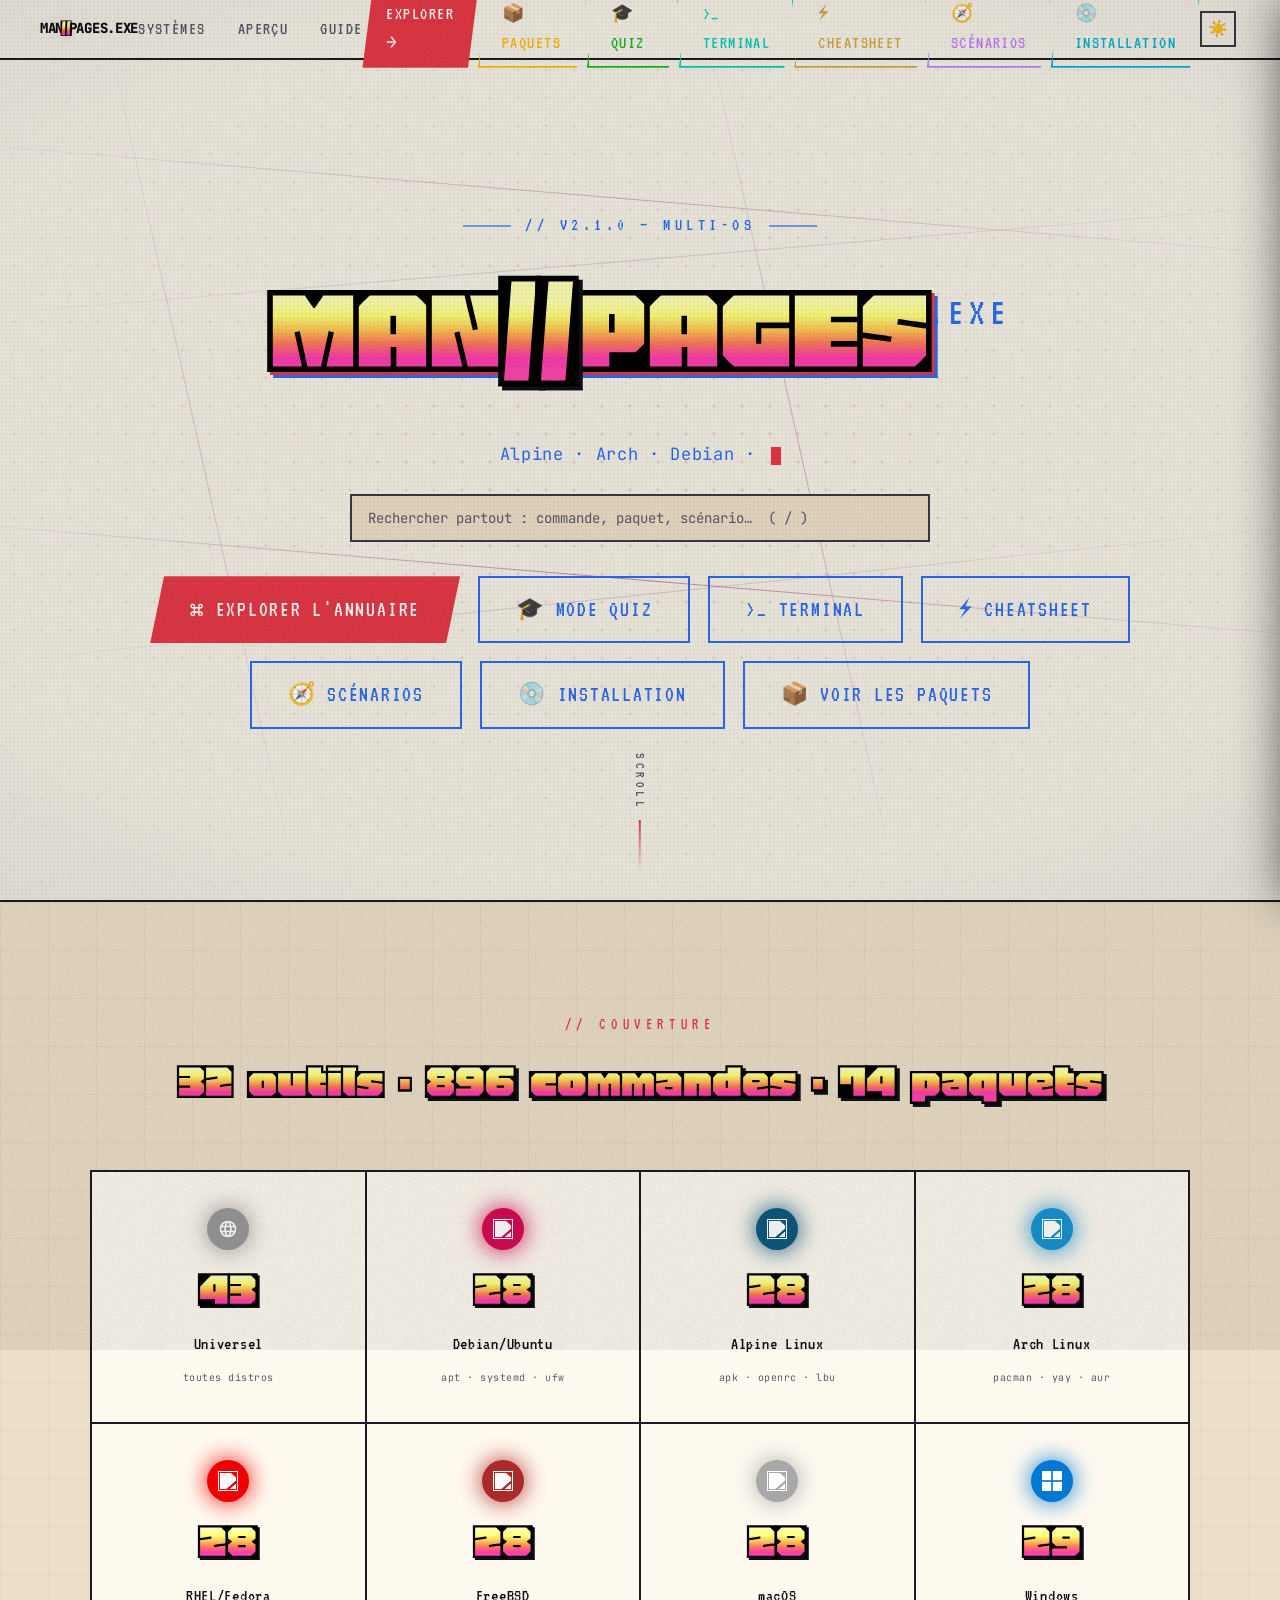
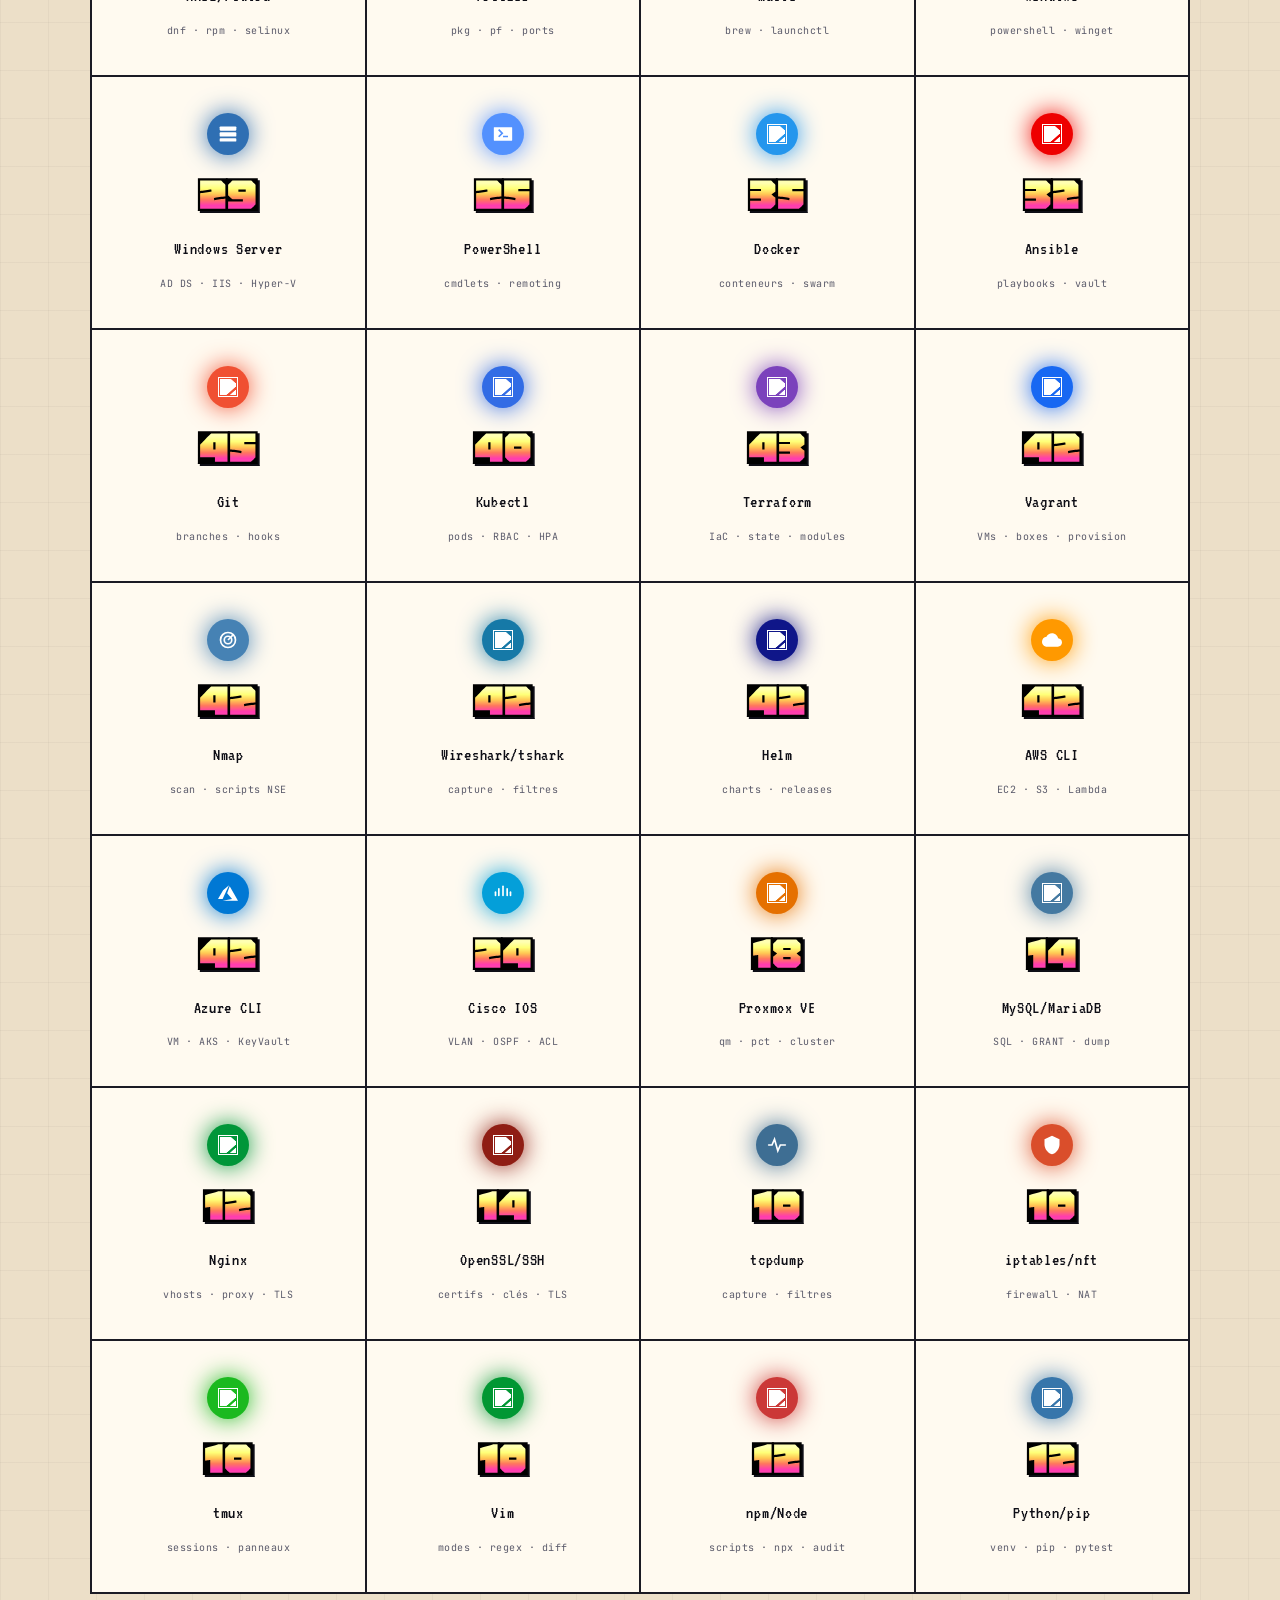
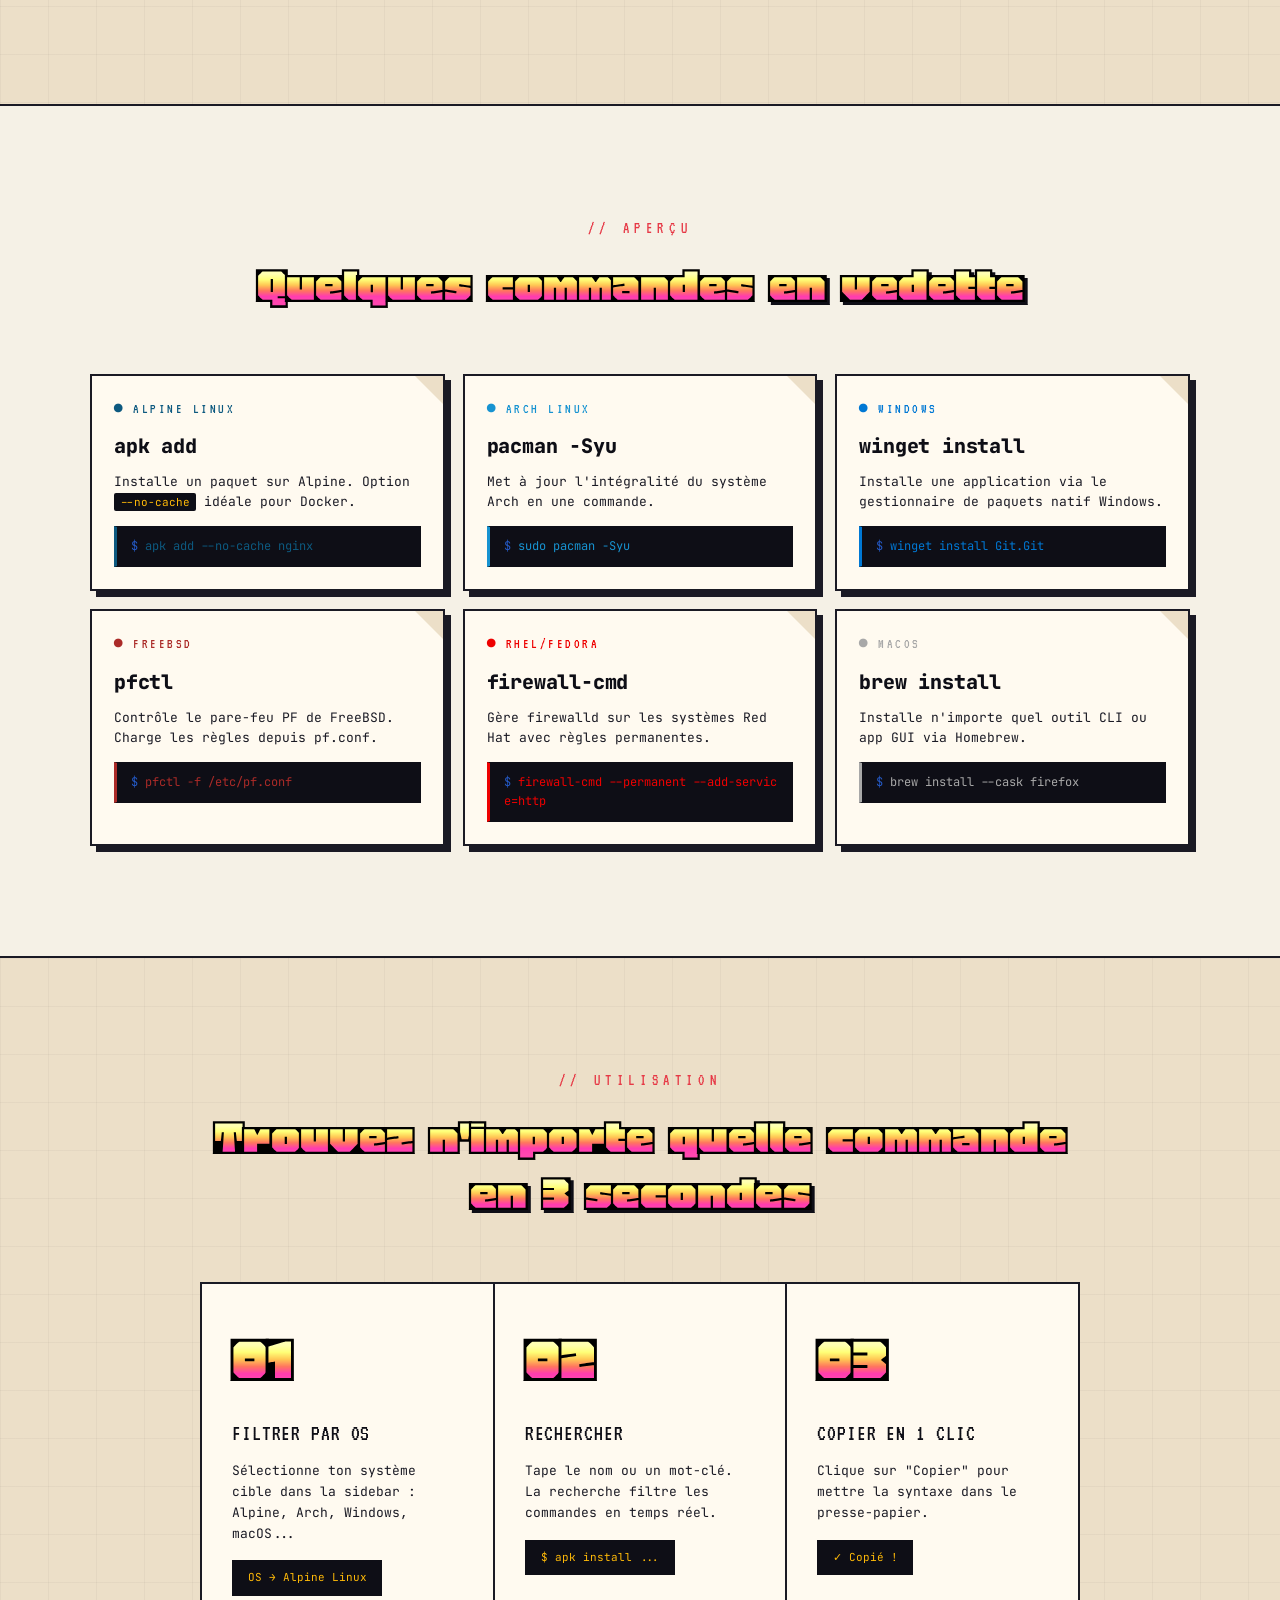
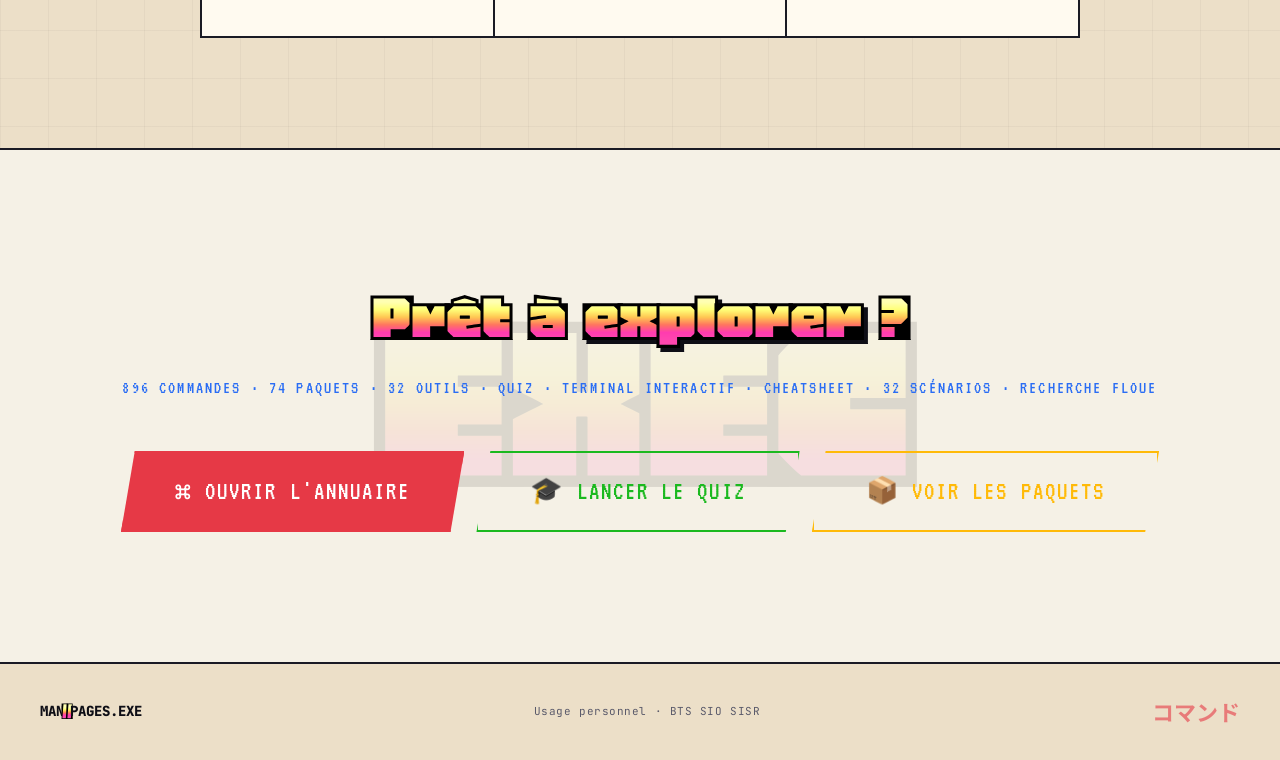
==== commit a112bde8: "page installation" ====
--- a/index.html
+++ b/index.html
@@ -30,6 +30,7 @@
     <a href="terminal.html" class="nav-cta" style="background:transparent;border-color:#00d3b8;color:#00d3b8">&gt;_ Terminal</a>
     <a href="cheatsheet.html" class="nav-cta" style="background:transparent;border-color:#d4a843;color:#d4a843">⚡ Cheatsheet</a>
     <a href="scenarios.html" class="nav-cta" style="background:transparent;border-color:#c77dff;color:#c77dff">🧭 Scénarios</a>
+    <a href="installation.html" class="nav-cta" style="background:transparent;border-color:#00b4d8;color:#00b4d8">💿 Installation</a>
     <button class="theme-toggle" id="themeToggle" title="Changer le thème" aria-label="Changer le thème" data-testid="theme-toggle-btn">
       <svg class="icon-moon" viewBox="0 0 24 24" fill="none" stroke="currentColor" stroke-width="2"><path d="M21 12.79A9 9 0 1111.21 3 7 7 0 0021 12.79z"/></svg>
       <svg class="icon-sun" viewBox="0 0 24 24" fill="none" stroke="currentColor" stroke-width="2"><circle cx="12" cy="12" r="5"/><line x1="12" y1="1" x2="12" y2="3"/><line x1="12" y1="21" x2="12" y2="23"/><line x1="4.22" y1="4.22" x2="5.64" y2="5.64"/><line x1="18.36" y1="18.36" x2="19.78" y2="19.78"/><line x1="1" y1="12" x2="3" y2="12"/><line x1="21" y1="12" x2="23" y2="12"/><line x1="4.22" y1="19.78" x2="5.64" y2="18.36"/><line x1="18.36" y1="5.64" x2="19.78" y2="4.22"/></svg>
@@ -80,6 +81,7 @@
         <a href="terminal.html" class="btn-outline">&gt;_ Terminal</a>
         <a href="cheatsheet.html" class="btn-outline">⚡ Cheatsheet</a>
         <a href="scenarios.html" class="btn-outline">🧭 Scénarios</a>
+        <a href="installation.html" class="btn-outline">💿 Installation</a>
         <a href="packages.html" class="btn-outline">📦 Voir les paquets</a>
       </div>
     </div>
--- a/css/style.css
+++ b/css/style.css
@@ -561,6 +561,7 @@
   font-size: 12px;
   color: var(--muted);
 }
+.gs-empty a { color: var(--accent-2); text-decoration: underline; }
 
 .cursor {
   display: inline-block;
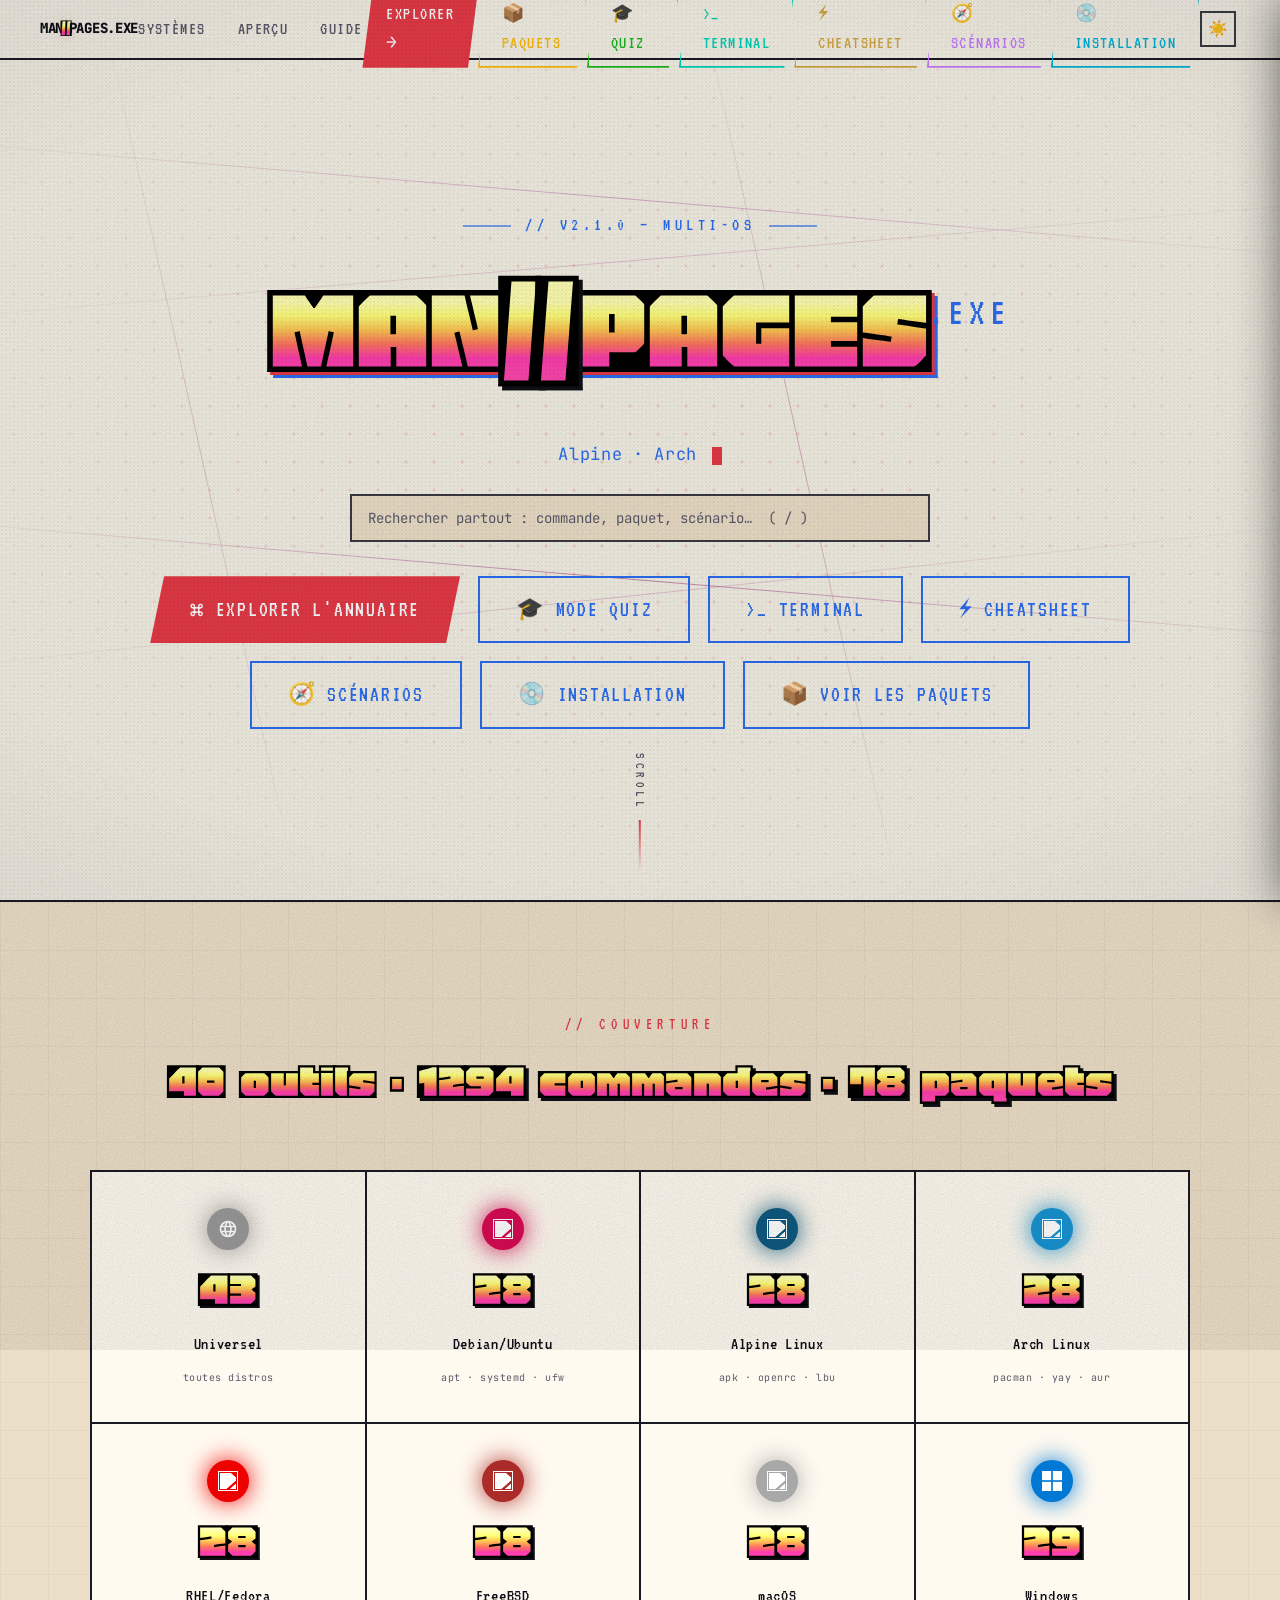
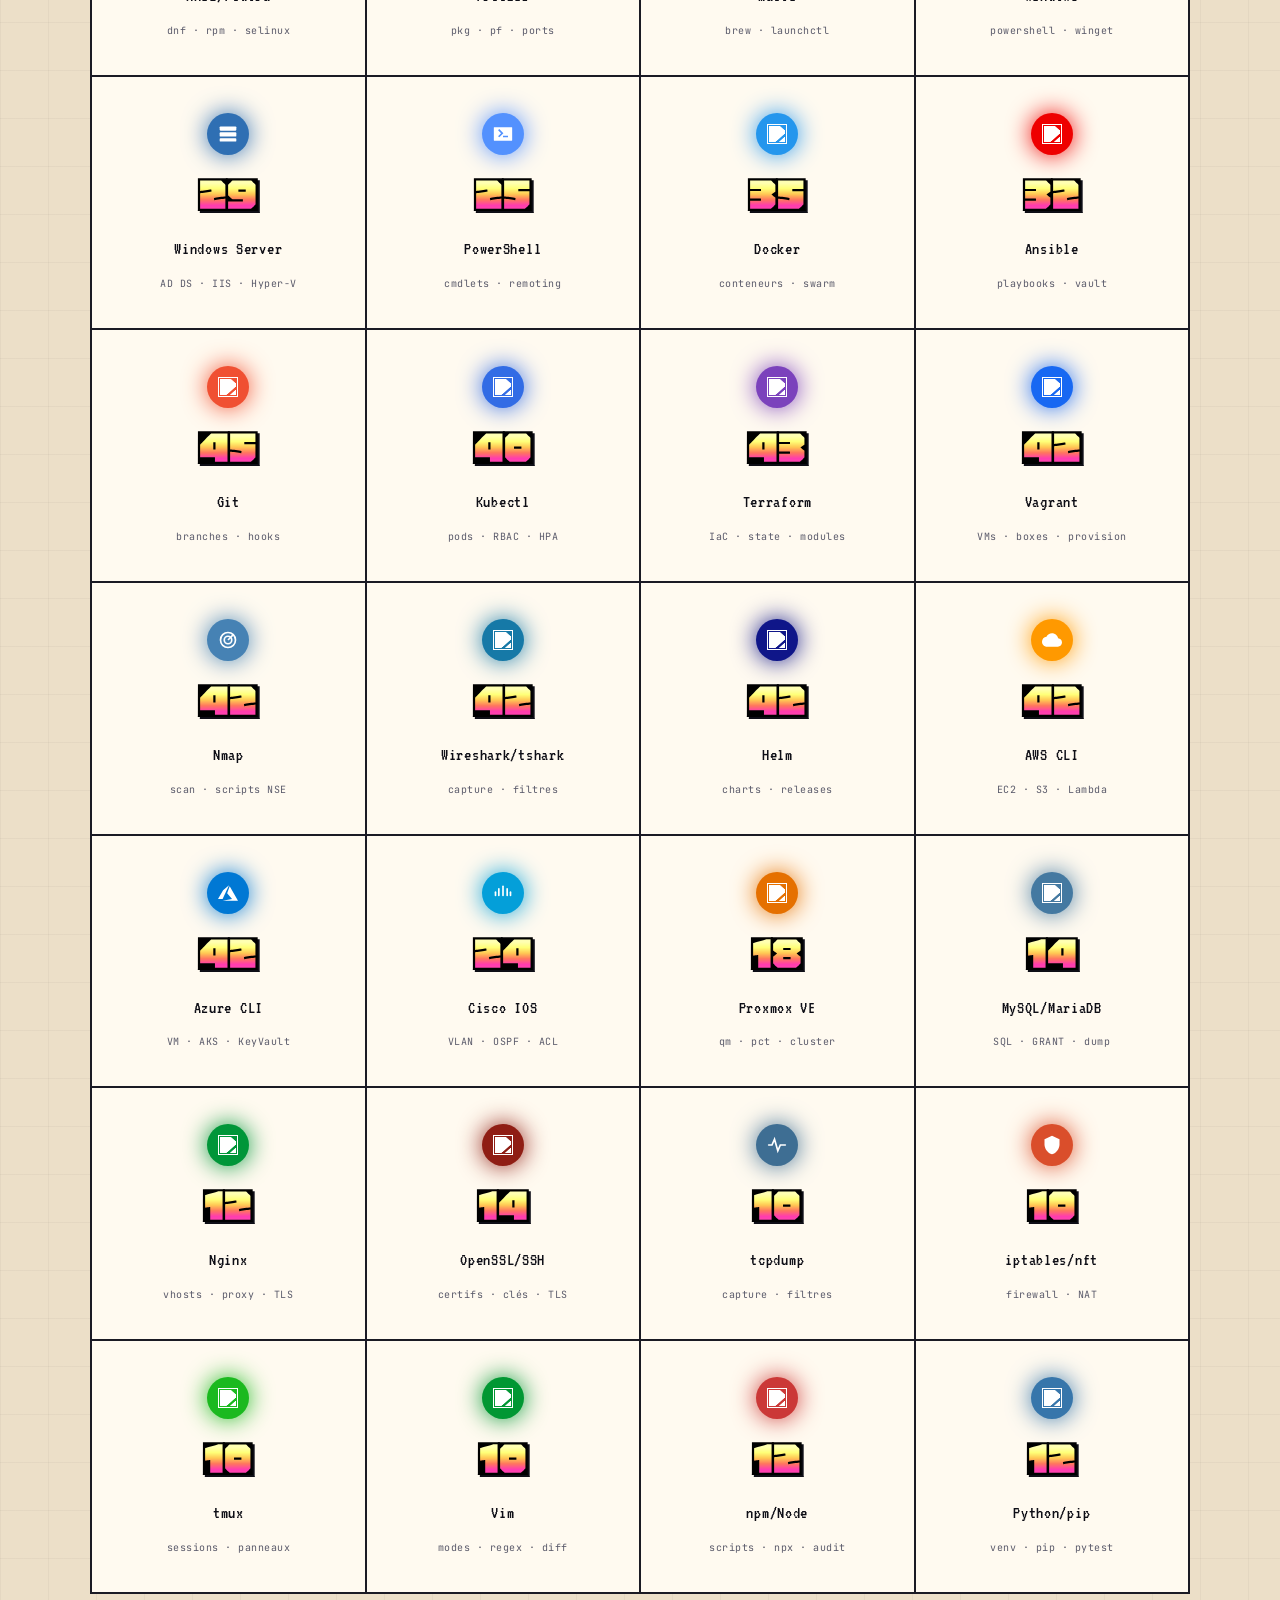
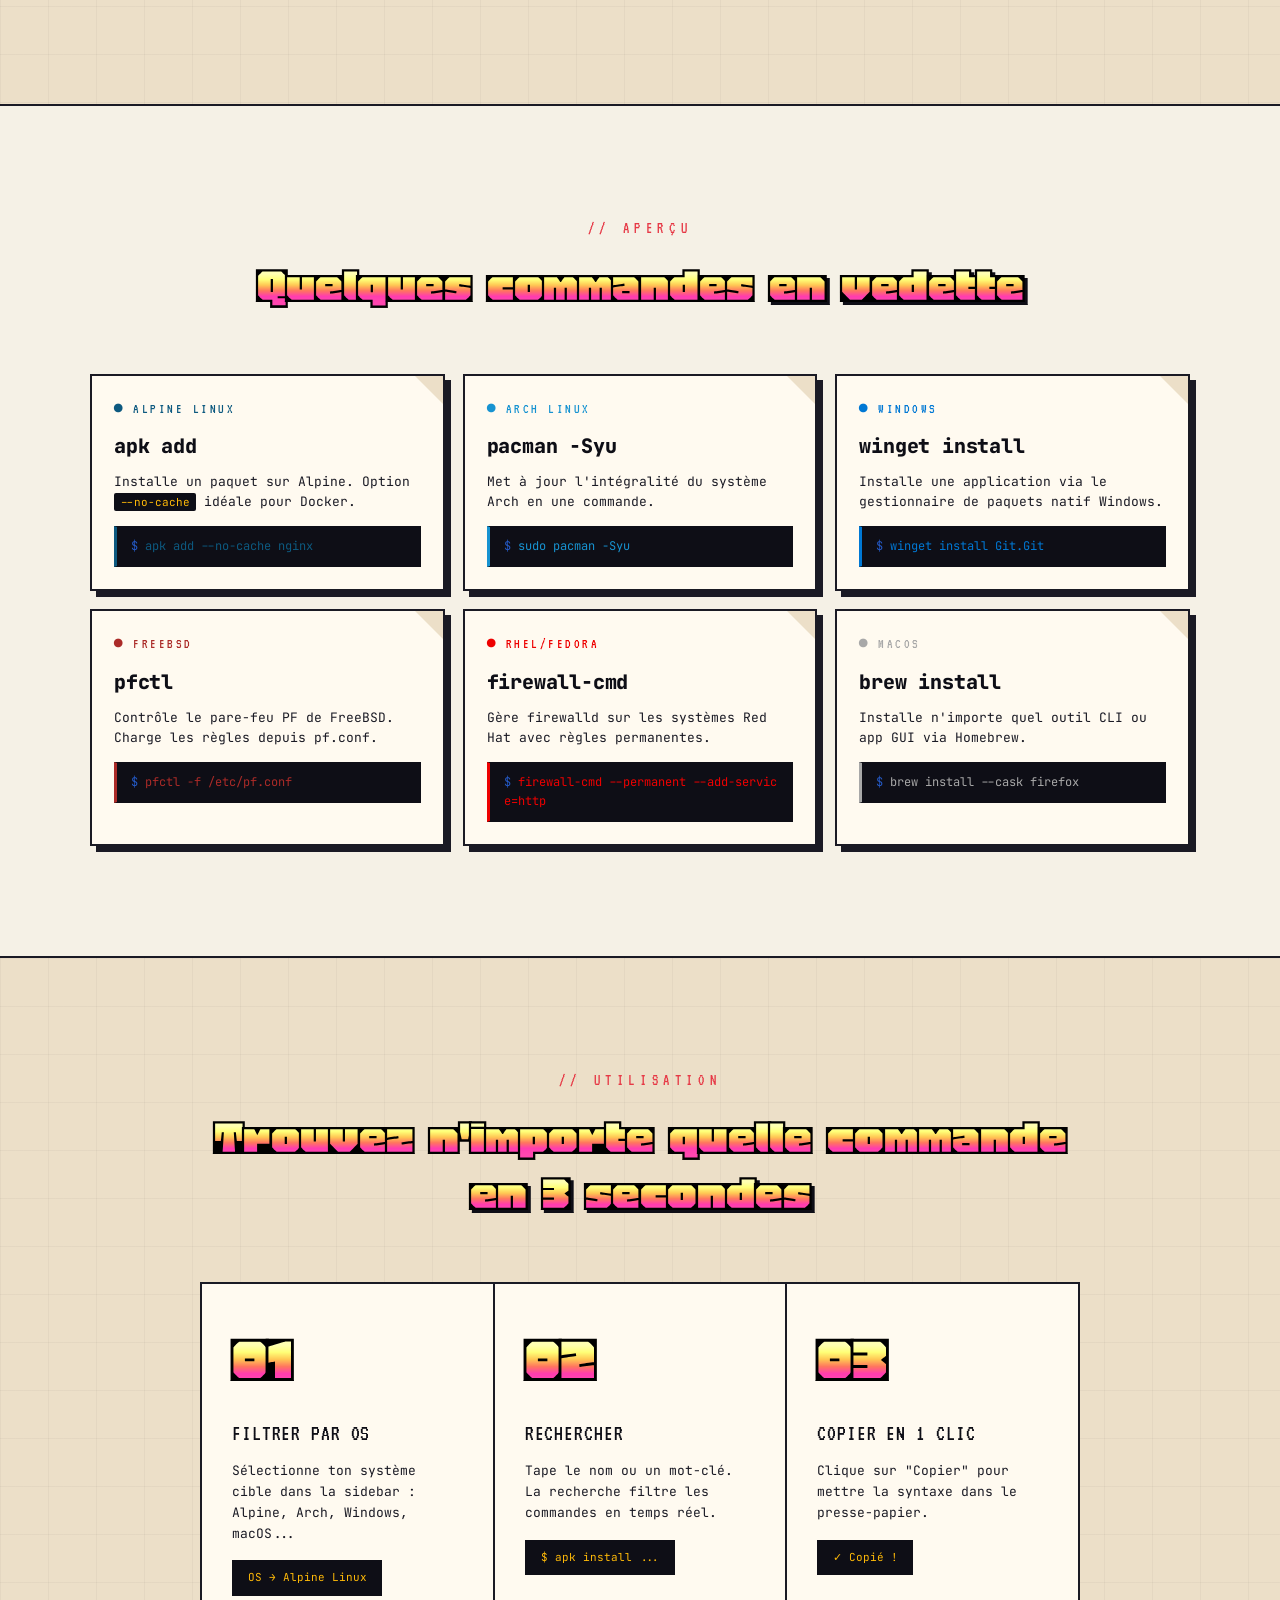
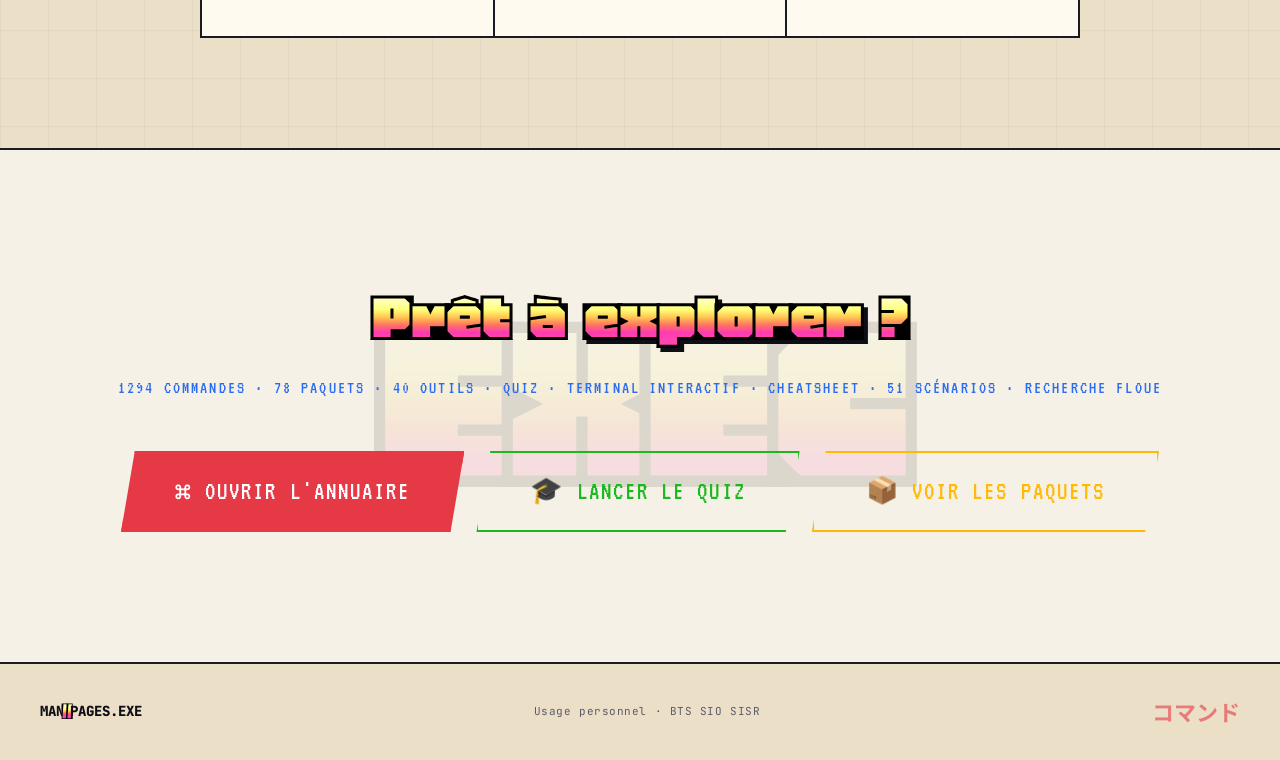
==== commit 3894461f: "Amelioration" ====
--- a/index.html
+++ b/index.html
@@ -96,7 +96,7 @@
   <section class="section bg-alt" id="stats">
     <div class="section-inner">
       <div class="section-eye">// COUVERTURE</div>
-      <h2 class="section-h">32 outils · <span>896 commandes · 74 paquets</span></h2>
+      <h2 class="section-h">40 outils · <span>1294 commandes · 78 paquets</span></h2>
       <div class="os-grid">
         <div class="os-cell" style="--c:#999999">
           <div class="os-circle"><svg viewBox="0 0 24 24" fill="white"><path d="M12 2a10 10 0 100 20A10 10 0 0012 2zm6.93 6h-2.95a15.65 15.65 0 00-1.38-3.56A8.03 8.03 0 0118.93 8zM12 4.04c.83 1.2 1.48 2.53 1.91 3.96h-3.82c.43-1.43 1.08-2.76 1.91-3.96zM4.26 14a7.82 7.82 0 010-4h3.38c-.08.66-.14 1.32-.14 2s.06 1.34.14 2H4.26zm.81 2h2.95c.32 1.25.78 2.45 1.38 3.56A8.03 8.03 0 015.07 16zm2.95-8H5.07a8.03 8.03 0 014.33-3.56A15.65 15.65 0 008.02 8zM12 19.96c-.83-1.2-1.48-2.53-1.91-3.96h3.82c-.43 1.43-1.08 2.76-1.91 3.96zM14.34 14H9.66c-.09-.66-.16-1.32-.16-2s.07-1.35.16-2h4.68c.09.65.16 1.32.16 2s-.07 1.34-.16 2zm.25 5.56c.6-1.11 1.06-2.31 1.38-3.56h2.95a8.03 8.03 0 01-4.33 3.56zM16.36 14c.08-.66.14-1.32.14-2s-.06-1.34-.14-2h3.38a7.82 7.82 0 010 4h-3.38z"/></svg></div>
@@ -373,7 +373,7 @@
     <div class="cta-bg" aria-hidden="true">EXEC</div>
     <div class="cta-inner">
       <h2 class="cta-title">Prêt à <span>explorer</span> ?</h2>
-      <p class="cta-sub">896 commandes · 74 paquets · 32 outils · quiz · terminal interactif · cheatsheet · 32 scénarios · recherche floue</p>
+      <p class="cta-sub">1294 commandes · 78 paquets · 40 outils · quiz · terminal interactif · cheatsheet · 51 scénarios · recherche floue</p>
       <div style="display:flex;gap:12px;justify-content:center;flex-wrap:wrap;">
         <a href="commands.html" class="btn-primary btn-lg">⌘ OUVRIR L'ANNUAIRE</a>
         <a href="quiz.html" class="btn-primary btn-lg" style="background:transparent;border:2px solid #1BB91F;color:#1BB91F">🎓 LANCER LE QUIZ</a>
@@ -396,7 +396,7 @@
       'macOS · Windows · Windows Server.',
       'Git · Docker · Kubectl · Terraform · Ansible...',
       'Cisco IOS · Proxmox · MySQL · Nginx · OpenSSL...',
-      '896 commandes · 74 paquets · recherche floue.',
+      '1294 commandes · 78 paquets · recherche floue.',
       'Mode quiz : révise et vise le rang S.',
       'Terminal interactif : tape, obtiens la fiche.',
       'Cheatsheet : la même action sur 7 systèmes.',
